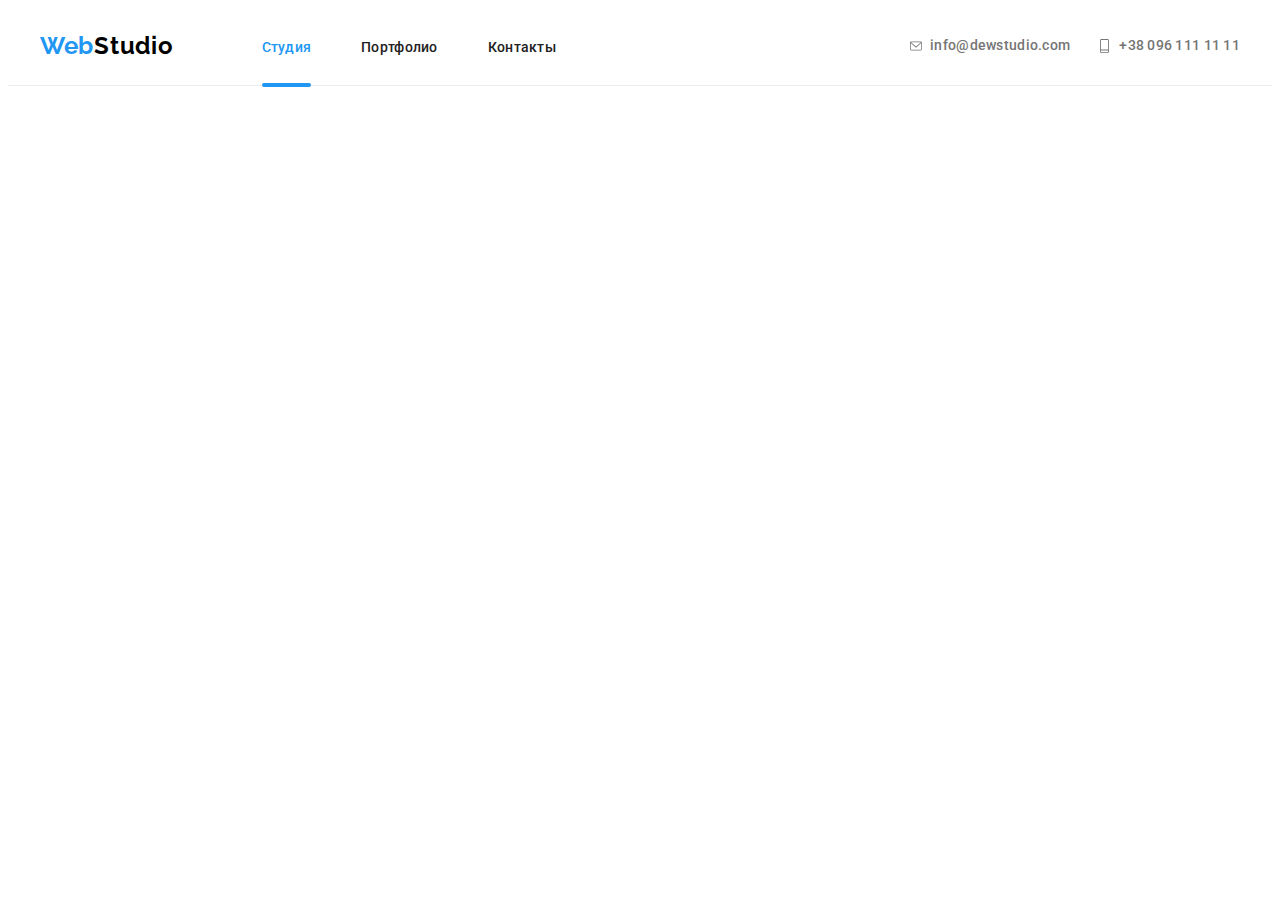
==== index.html @ 912e5596 "saved" ====
<!DOCTYPE html>
<html lang="ru">
<head>
    <meta charset="UTF-8">
    <meta http-equiv="X-UA-Compatible" content="IE=edge">
    <meta name="viewport" content="width=device-width, initial-scale=1.0">
    <title>Веб Студия</title>
        <link rel="preconnect" href="https://fonts.gstatic.com">
        <link href="https://fonts.googleapis.com/css2?family=Raleway:wght@700&family=Roboto:wght@400;500;700;900&display=swap"
            rel="stylesheet">
        <link rel="stylesheet" href="https://cdnjs.cloudflare.com/ajax/libs/modern-normalize/1.0.0/modern-normalize.min.css"
            integrity="sha512-ISS7cAi1PEhQ8jnbJpJZMd29NlhNj4AWYyLOSp2CE/CsHxTCu+r+t0D2yoJudVrd0/8fTVPUVDzY5Tvli75u/g=="
            crossorigin="anonymous" />
        <link rel="stylesheet" href="https://cdnjs.cloudflare.com/ajax/libs/animate.css/4.1.1/animate.min.css" />
    <link rel="stylesheet" href="./css/main.min.css">
</head>
<body>
    <header class="header">
        <div class="container container__header">
            <a class="logo link logo_white-theme" href=""><span class="logo__accent">Web</span>Studio</a>
            <nav class="navigation">
                <ul class="navigation__list list">
                    <li class="navigation__list-item">
                        <a class="link navigation-list__link active-link" href="">Студия</a>
                    </li>
                    <li class="navigation__list-item">
                        <a class="link navigation-list__link" href="portfolio.html">Портфолио</a>
                    </li>
                    <li class="navigation__list-item">
                        <a class="link navigation-list__link" href="">Контакты</a>
                    </li>
                </ul>
            </nav>
                <ul class="list communication-list">
                    <li class="communication-list__item">
                        <a class="link communication-list__link" href="mailto:info@dewstudio.com">
                            <svg class="communication-list__icon-envelope" width="16" height="12">
                                <use href="./images/sprite.svg#icon-envelope"></use>
                            </svg>info@dewstudio.com</a>
                    </li>
                    <li class="communication-list__item">
                        <a class="link communication-list__link" href="tel:+380961111111">
                            <svg class="communication-list__icon-phone" width="10" height="16">
                                <use href="./images/sprite.svg#icon-phone"></use>
                            </svg>+38 096 111 11 11</a>
                    </li>
                </ul>
            <button type="button" class="burger-btn" data-menu-button>
                <svg class="burger-icon" width="40" height="40">
                    <use href="./images/sprite.svg#icon-burger"></use>
                </svg>
            </button>
        </div>
        <div class="mobile-menu" data-menu>
            <button type="button" class="mobile-menu__close-btn" data-menu-close>
                <svg class="mobile-menu__close-icon" width="19" height="19">
                    <use href="./images/sprite-modal.svg#icon-close"></use>
                </svg>
            </button>
            <nav class="mobile-menu__navigation">
                <ul class="mobile-menu__list list">
                    <li class="mobile-menu__item">
                        <a href="" class="mobile-menu__link link">Студия</a>
                    </li>
                    <li class="mobile-menu__item">
                        <a href="" class="mobile-menu__link link">Портфолио</a>
                    </li>
                    <li class="mobile-menu__item">
                        <a href="" class="mobile-menu__link link">Контакты</a>
                    </li>
                </ul>
            </nav>
            <ul class="list mobile-menu__communication-list">
                <li class="mobile-menu_communication-item">
                    <a class="link mobile-menu__communication-link_phone" href="tel:+380961111111">+38 096 111 11 11</a>
                </li>
                <li class="mobile-menu__communication-item">
                    <a class="link mobile-menu__communication-link_mail" href="mailto:info@dewstudio.com">info@dewstudio.com</a>
                </li>
            </ul>
            <ul class="mobile-menu__social-list list">
                <li class="mobile-menu__social-item">
                    <a href="" class="mobile-menu__social-link link">Instagram</a>
                </li>
                <li class="mobile-menu__social-item">
                    <a href="" class="mobile-menu__social-link link">Twitter</a>
                </li>
                <li class="mobile-menu__social-item">
                    <a href="" class="mobile-menu__social-link link">Facebook</a>
                </li>
                <li class="mobile-menu__social-item">
                    <a href="" class="mobile-menu__social-link link">LinkedIn</a>
                </li>
            </ul>    
        </div>
    </header>

    <main>
        <!-- HERO -->
        <!-- <section class="hero hero__background">
            <div class="container">
                <h1 class="hero__title">ЭФФЕКТИВНЫЕ РЕШЕНИЯ ДЛЯ ВАШЕГО БИЗНЕСА</h1>
                <button type="button" class="modal-btn text-btn animate__pulse" data-modal-open>Заказать услугу</button>
            </div>    
        </section> -->
        
        <!-- ADVANTAGES -->
        <!-- <section class="advantages">
            <div class="container">
                <h2 class="visualy-hidden">Наши преимущества</h2>
                <ul class="list advantages-list">
                    <li class="adventages-list__item">
                        <div class="advantages-list__icon-container">
                            <svg class="advantages-list__icon" width="70" height="70">
                                <use href="./images/sprite.svg#icon-antenna"></use>
                            </svg>
                        </div>
                        <h3 class="advantages-list__suptitle">Внимание к деталям</h3>
                        <p class="advantages-list__description">Идейные соображения, а также начало повседневной работы по формированию
                            позиции.</p>
                    </li>
                    <li class="adventages-list__item">
                        <div class="advantages-list__icon-container">
                            <svg class="advantages-list__icon" width="70" height="70">
                                <use href="./images/sprite.svg#icon-clock"></use>
                            </svg>
                        </div>
                        <h3 class="advantages-list__suptitle">Пунктуальность</h3>
                        <p class="advantages-list__description">Задача организации, в особенности же рамки и место обучения кадров влечет за
                            собой.</p>
                    </li>
                    <li class="adventages-list__item">
                        <div class="advantages-list__icon-container">
                            <svg class="advantages-list__icon" width="70" height="70">
                                <use href="./images/sprite.svg#icon-diagram"></use>
                            </svg>
                        </div>
                        <h3 class="advantages-list__suptitle">Планирование</h3>
                        <p class="advantages-list__description">Равным образом консультация с широким активом в значительной степени
                            обуславливает.</p>
                    </li>
                    <li class="adventages-list__item">
                        <div class="advantages-list__icon-container">
                            <svg class="advantages-list__icon" width="70" height="70">
                                <use href="./images/sprite.svg#icon-astronaut"></use>
                            </svg>
                        </div>
                        <h3 class="advantages-list__suptitle">Современные технологии</h3>
                        <p class="advantages-list__description">Значимость этих проблем настолько очевидна, что реализация плановых заданий.
                        </p>
                    </li>
                </ul>
            </div>
        </section> -->

        <!--WHAT ARE WE DOING-->
        <!-- <section class="service">
            <div class="container">
                <h2 class="title">Чем мы занимаемся</h2>
                <ul class="list service-list">
                    <li class="service-list__item">
                        <img class="service-list__img" src="./images/what_are_we_doing/normal-version/desktop-development.jpg" alt="Разработка сайтов" width="370"
                            height="266">
                        <p class="service-list__overlay-variety">
                            десктопные приложения
                        </p>
                    </li>
                    <li class="service-list__item">
                        <img class="service-list__img" src="./images/what_are_we_doing/normal-version/mobile-development.jpg" alt="Разработка дизайна" width="370"
                            height="266">
                        <p class="service-list__overlay-variety">
                            мобильные приложения
                        </p>
                    </li>
                    <li class="service-list__item">
                        <img class="service-list__img" src="./images/what_are_we_doing/normal-version/design-solution.jpg" alt="Разработка приложений" width="370"
                            height="266">
                        <p class="service-list__overlay-variety">
                            дизайнерские решения
                        </p>
                    </li>
                </ul>
            </div>
        </section> -->

        <!-- <!-- OUR TEAM -->
        <!-- <section class="team"> 
            <div class="container">
                <h2 class="title">Наша команда</h2>
                <ul class="list team-list">
                    <li class="team-list__item">
                        <picture>
                            <source srcset="./images/our_team/desktop/igor.jpg 1x, ./images/our_team/desktop/igor@2x.jpg 2x" media="(min-width:1200px)">
                            <source srcset="./images/our_team/tablet/tablet-igor.jpg 1x, ./images/our_team/tablet/tablet-igor@2x.jpg 2x" media="(min-width:768px)">
                            <source srcset="./images/our_team/mobile/mobile-igor.jpg 1x, ./images/our_team/mobile/mobile-igor@2x.jpg 2x" media="(min-width:320px)">
                            <img class="team-list__img" src="./images/our_team/desktop/igor.jpg" alt="Портрет Игоря Демьяненко" >
                        </picture>
                        <div class="team-list__content-wraper">
                            <h3 class="team-list__suptitle">Игорь Демьяненко</h3>
                            <p class="team-list__position" lang="en">Product Designer</p>
                            <ul class="social-list list">
                                <li class="social-list__item">
                                    <a href="" class="social-list__link link">
                                        <svg class="social-list__icon" width="20" height="20">
                                            <use href="./images/sprite.svg#icon-instagram"></use>
                                        </svg>
                                    </a>
                                </li>
                                <li class="social-list__item">
                                    <a href="" class="social-list__link link">
                                        <svg class="social-list__icon" width="20" height="20">
                                            <use href="./images/sprite.svg#icon-twitter"></use>
                                        </svg>
                                    </a>
                                </li>
                                <li class="social-list__item">
                                    <a href="" class="social-list__link link">
                                        <svg class="social-list__icon" width="20" height="20">
                                            <use href="./images/sprite.svg#icon-facebook"></use>
                                        </svg>
                                    </a>
                                </li>
                                <li class="social-list-item">
                                    <a href="" class="social-list__link link">
                                        <svg class="social-list__icon" width="20" height="20">
                                            <use href="./images/sprite.svg#icon-linkedin"></use>
                                        </svg>
                                    </a>
                                </li>
                            </ul>
                        </div>
                    </li>
                    <li class="team-list__item">
                        <picture>
                            <source srcset="./images/our_team/desktop/olga.jpg 1x, ./images/our_team/desktop/olga@2x.jpg 2x">
                            <img class="team-list__img" src="./images/our_team/desktop/olga.jpg" alt="Портрет Ольги Репиной">
                        </picture>
                        <div class="team-list__content-wraper">
                            <h3 class="team-list__suptitle">Ольга Репина</h3>
                            <p class="team-list__position" lang="en">Frontend Developer</p>
                            <ul class="social-list list">
                                <li class="social-list__item">
                                    <a href="" class="social-list__link link">
                                        <svg class="social-list__icon" width="20" height="20">
                                            <use href="./images/sprite.svg#icon-instagram"></use>
                                        </svg>
                                    </a>
                                </li>
                                <li class="social-list__item">
                                    <a href="" class="social-list__link link">
                                        <svg class="social-list__icon" width="20" height="20">
                                            <use href="./images/sprite.svg#icon-twitter"></use>
                                        </svg>
                                    </a>
                                </li>
                                <li class="social-list__item">
                                    <a href="" class="social-list__link link">
                                        <svg class="social-list__icon" width="20" height="20">
                                            <use href="./images/sprite.svg#icon-facebook"></use>
                                        </svg>
                                    </a>
                                </li>
                                <li class="social-list__item">
                                    <a href="" class="social-list__link link">
                                        <svg class="social-list__icon" width="20" height="20">
                                            <use href="./images/sprite.svg#icon-linkedin"></use>
                                        </svg>
                                    </a>
                                </li>
                            </ul>
                        </div>
                    </li>
                    <li class="team-list__item">
                        <picture>
                            <source srcset="./images/our_team/desktop/nikolay.jpg 1x, ./images/our_team/desktop/nikolay@2x.jpg 2x">
                            <img class="team-list__img" src="./images/our_team/desktop/nikolay.jpg" alt="Портрет Николая Тарасова" width="270" height="265">
                        </picture>
                        <div class="team-list__content-wraper">
                            <h3 class="team-list__suptitle">Николай Тарасов</h3>
                            <p class="team-list__position" lang="en">Marketing</p>
                            <ul class="social-list list">
                                <li class="social-list__item">
                                    <a href="" class="social-list__link link">
                                        <svg class="social-list__icon" width="20" height="20">
                                            <use href="./images/sprite.svg#icon-instagram"></use>
                                        </svg>
                                    </a>
                                </li>
                                <li class="social-list__item">
                                    <a href="" class="social-list__link link">
                                        <svg class="social-list__icon" width="20" height="20">
                                            <use href="./images/sprite.svg#icon-twitter"></use>
                                        </svg>
                                    </a>
                                </li>
                                <li class="social-list__item">
                                    <a href="" class="social-list__link link">
                                        <svg class="social-list__icon" width="20" height="20">
                                            <use href="./images/sprite.svg#icon-facebook"></use>
                                        </svg>
                                    </a>
                                </li>
                                <li class="social-list__item">
                                    <a href="" class="social-list__link link">
                                        <svg class="social-list__icon" width="20" height="20">
                                            <use href="./images/sprite.svg#icon-linkedin"></use>
                                        </svg>
                                    </a>
                                </li>
                            </ul>
                        </div>
                    </li>
                    <li class="team-list__item">
                        <picture>
                            <source srcset="./images/our_team/desktop/mikhail.jpg 1x, ./images/our_team/desktop/mikhail@2x.jpg 2x">
                            <img class="team-list__img" src="./images/our_team/desktop/mikhail.jpg" alt="Портрет Михаила Ермакова" width="270"
                                height="265">
                        </picture>
                        <div class="team-list__content-wraper">
                            <h3 class="team-list__suptitle">Михаил Ермаков</h3>
                            <p class="team-list__position" lang="en">UI Designer</p>
                            <ul class="social-list list">
                                <li class="social-list__item">
                                    <a href="" class="social-list__link link">
                                        <svg class="social-list__icon" width="20" height="20">
                                            <use href="./images/sprite.svg#icon-instagram"></use>
                                        </svg>
                                    </a>
                                </li>
                                <li class="social-list__item">
                                    <a href="" class="social-list__link link">
                                        <svg class="social-list__icon" width="20" height="20">
                                            <use href="./images/sprite.svg#icon-twitter"></use>
                                        </svg>
                                    </a>
                                </li>
                                <li class="social-list__item">
                                    <a href="" class="social-list__link link">
                                        <svg class="social-list__icon" width="20" height="20">
                                            <use href="./images/sprite.svg#icon-facebook"></use>
                                        </svg>
                                    </a>
                                </li>
                                <li class="social-list__item">
                                    <a href="" class="social-list__link link">
                                        <svg class="social-list__icon" width="20" height="20">
                                            <use href="./images/sprite.svg#icon-linkedin"></use>
                                        </svg>
                                    </a>
                                </li>
                            </ul>
                        </div>
                    </li>
                </ul>    
            </div>
        </section> -->

        <!--REGULAR CUSTOMERS-->
        <!-- <section class="regular-customers">
            <div class="container">
                <h2 class="title">Постоянные клиенты</h2>
                <ul class="list customers-list">
                    <li class="customers-list__item">
                        <a href="" class="customers-list__link">
                            <svg class="customers-list__icon" width="44" height="50">
                                <use href="./images/sprite.svg#icon-com-1"></use>
                            </svg>
                        </a>
                    </li>
                    <li class="customers-list__item">
                        <a href="" class="customers-list__link">
                            <svg class="customers-list__icon" width="40" height="52">
                                <use href="./images/sprite.svg#icon-com-2"></use>
                            </svg>
                        </a>
                    </li>
                    <li class="customers-list__item">
                        <a href="" class="customers-list__link">
                            <svg class="customers-list__icon" width="41" height="43">
                                <use href="./images/sprite.svg#icon-com-3"></use>
                            </svg>
                        </a>
                    </li>
                    <li class="customers-list__item">
                        <a href="" class="customers-list__link">
                            <svg class="customers-list__icon" width="80" height="42">
                                <use href="./images/sprite.svg#icon-com-4"></use>
                            </svg>
                        </a>
                    </li>
                    <li class="customers-list__item">
                        <a href="" class="customers-list__link">
                            <svg class="customers-list__icon" width="59" height="47">
                                <use href="./images/sprite.svg#icon-com-5"></use>
                            </svg>
                        </a>
                    </li>
                    <li class="customers-list__item">
                        <a href="" class="customers-list__link">
                            <svg class="customers-list__icon" width="88" height="46">
                                <use href="./images/sprite.svg#icon-com-6"></use>
                            </svg>
                        </a>
                    </li>
                </ul>
            </div>
        </section> -->
    </main>     

    <!-- <footer class="footer">
        <div class="container container__footer">
            <div class="footer-address-container">
                <a class="link logo logo_dark-theme" href=""><span class="logo__accent">Web</span>Studio</a>
                <address class="footer-adress address">
                    <ul class="list adress__list">
                        <li class="adress-list__item">
                            <a class="link adress-list__link-map" href="https://goo.gl/maps/hcSzEZoFeTUnPmFg6" target="_blank"
                                rel="noopener noreferrer">г. Киев, пр-т Леси Украинки, 26</a>
                        </li>
                        <li class="adress-list__item">
                            <a class="link adress-list__link" href="mailto:info@dewstudio.com">info@dewstudio.com</a>
                        </li>
                        <li class="adress-list__item">
                            <a class="link adress-list__link" href="tel:+380961111111">+38 096 111 11 11</a>
                        </li>
                    </ul>
                </address>
            </div>
            <div class="footer-social-links-container">
                <b class="footer-suptitle">Присоединяйтесь</b>
                <ul class="footer-social-list list">
                    <li class="social-list__item">
                        <a href="" class="footer-social-list__link link">
                            <svg class="footer-social-list__icon" width="20" height="20">
                                <use href="./images/sprite.svg#icon-instagram"></use>
                            </svg>
                        </a>
                    </li>
                    <li class="social-list__item">
                        <a href="" class="footer-social-list__link link">
                            <svg class="footer-social-list__icon" width="20" height="20">
                                <use href="./images/sprite.svg#icon-twitter"></use>
                            </svg>
                        </a>
                    </li>
                    <li class="social-list__item">
                        <a href="" class="footer-social-list__link link">
                            <svg class="footer-social-list__icon" width="20" height="20">
                                <use href="./images/sprite.svg#icon-facebook"></use>
                            </svg>
                        </a>
                    </li>
                    <li class="social-list__item">
                        <a href="" class="footer-social-list__link link">
                            <svg class="footer-social-list__icon" width="20" height="20">
                                <use href="./images/sprite.svg#icon-linkedin"></use>
                            </svg>
                        </a>
                    </li>
                </ul>
            </div>
            <div class="footer-subscription"> 
                <b class="footer-suptitle">Подпишитесь на рассылку</b>
                <form action="#" class="subscription-form">
                    <div class="footer-subscription-container">                    
                        <label>
                            <input class="subscription-form__input" type="email" name="user-mail" title="@.com" placeholder="E-mail">
                        </label>
                        <button type="submit" class="footer-btn animate__pulse">
                            Подписаться
                            <svg class="footer-btn-icon" width="24" height="24">
                                <use href="./images/sprite-footer.svg#icon-send"></use>
                            </svg>
                        </button>                    
                    </div> 
                </form>
            </div> 
        </div>
    </footer> -->


    <!--MODAL-->
    <!-- <div class="backdrop is-hidden" data-modal>
        <div class="modal">
            <button type="button" class="btn-close-modal" data-modal-close>
                <svg class="icon-close-modal" width="11" height="11">
                    <use href="./images/sprite-modal.svg#icon-close"></use>
                </svg>
            </button>
            <div class="modal-container">
                <b class="modal-container__suptitle">Оставьте свои данные, мы вам перезвоним</b>
                <form action="#" class="modal-form">
                    <label class="modal-form__field">
                        Имя
                        <span class="modal-form__input-wraper">
                            <input type="text" name="User-name" class="modal-form__input" required minlength="2">
                            <svg class="modal-form__icon" width="12" height="12">
                                <use href="./images/sprite-modal.svg#icon-name-form"></use>
                            </svg>
                        </span>
                    </label>
                    <label class="modal-form__field">
                        Телефон
                        <span class="modal-form__input-wraper">
                            <input type="tel" name="user-phone" class="modal-form__input" required
                                pattern="[0-9]{3}-[0-9]{3}-[0-9]{2}-[0-9]{2}" title="096-111-11-11">
                            <svg class="modal-form__icon" width="13" height="13">
                                <use href="./images/sprite-modal.svg#icon-tel-form"></use>
                            </svg>
                        </span>
                    </label>
                    <label class="modal-form__field">
                        Почта
                        <span class="modal-form__input-wraper">
                            <input type="text" name="user-mail" class="modal-form__input" title="nama@mail.com">
                            <svg class="modal-form__icon" width="15" height="12">
                                <use href="./images/sprite-modal.svg#icon-evelope-form"></use>
                            </svg>
                        </span>
                    </label>
                    <label class="modal-form__field">
                        Комментарий
                        <textarea name="user-message" class="modal-form__message" placeholder="Введите текст"></textarea>
                    </label>
                    <input type="checkbox" id="user-term" name="user-term" class="modal-form__term visualy-hidden">
                    <label for="user-term" class="modal-form__check-desc"> Соглашаюсь с рассылкой и принимаю&nbsp;
                        <a href="">Условия
                            договора</a></label>
                    <button type="submit" class="modal-btn animate__pulse">Отправить</button>
                </form>
            </div>
        </div>
    </div> -->

    <script src="./js/modal-menu.js"></script>
    <!-- <script src="./js/modal.js"></script> -->
</body>
</html>
---- css/main.min.css ----
:root{--main-font: "Roboto", sans-serif;--secondary-font: "Raleway", sans-serif;--accent-color: #2196f3;--text-color-site: #757575;--text-color-title: #212121;--dark-color-theme: #000;--white-color-theme: #fff;--backgrund-hero-footer: #2f303a;--font-weight-text-site: 400;--font-weight-text-title: 700;--font-weight-text: 500}.visualy-hidden{position:absolute !important;clip:rect(1px 1px 1px 1px);clip:rect(1px, 1px, 1px, 1px);padding:0 !important;border:0 !important;height:1px !important;width:1px !important;overflow:hidden}body{font-family:var(--main-font);font-weight:var(--font-weight-text-site);color:var(--text-color-site)}h1,h2,h3,h4,h5,h6,p{margin:0}ul,ol{margin:0;padding:0}img{display:block}.link{text-decoration:none}.list{list-style:none}.address{font-style:normal}.container{padding-left:15px;padding-right:15px}.header .container{display:flex;align-items:center;justify-content:space-between}@media screen and (min-width: 480px){.container{width:480px;margin:0 auto}}@media screen and (min-width: 768px){.container{width:768px}}@media screen and (min-width: 1200px){.container{width:1200px}}.logo{font-family:var(--secondary-font);font-weight:700;font-size:24px;line-height:1.17;letter-spacing:0.03em}.logo__accent{color:var(--accent-color)}.logo_white-theme{color:var(--dark-color-theme)}.logo_dark-theme{display:block;color:var(--white-color-theme);margin-bottom:20px}.backdrop{position:fixed;top:0;right:0;width:100%;height:100%;background-color:rgba(0,0,0,0.5);transition:all 250ms cubic-bezier(0.4, 0, 0.2, 1)}.modal{position:absolute;top:50%;left:50%;transform:translate(-50%, -50%);width:528px;height:580px;background-color:var(--white-color-theme)}.btn-close-modal{position:absolute;height:30px;width:30px;top:8px;right:8px;background-color:transparent;border-radius:50%;border:1px solid rgba(0,0,0,0.1);cursor:pointer;display:flex;justify-content:center;align-items:center}.btn-close-modal:hover,.btn-close-modal:focus{fill:var(--accent-color)}.is-hidden{opacity:0;visibility:hidden;pointer-events:none}.modal-form{display:flex;flex-direction:column}.modal-form__field{font-size:12px;line-height:1.17;letter-spacing:0.01em;color:#757575}.modal-form__input{width:100%;height:40px;border:1px solid rgba(33,33,33,0.2);box-sizing:border-box;border-radius:4px;padding-left:42px;margin-top:4px;margin-bottom:10px;cursor:pointer;transition:border-color 250ms cubic-bezier(0.4, 0, 0.2, 1)}.modal-form__input:focus{outline:none;border-color:var(--accent-color)}.modal-form__icon{position:absolute;top:50%;left:12px;transform:translateY(-50%);width:18px;height:18px;transition:fill 250ms cubic-bezier(0.4, 0, 0.2, 1)}.modal-form-input:focus+.modal-form__icon{fill:var(--accent-color);transition:fill 250ms cubic-bezier(0.4, 0, 0.2, 1)}.modal-form__input-wraper{position:relative}.modal-form__message{width:100%;height:120px;border:1px solid rgba(33,33,33,0.2);box-sizing:border-box;border-radius:4px;padding:12px 16px;margin-bottom:25px;resize:none;font-size:14px;line-height:1.14;letter-spacing:0.01em;transition:border-color 250ms cubic-bezier(0.4, 0, 0.2, 1)}.modal-form__message::placeholder{color:rgba(117,117,117,0.5)}.modal-form__message:focus{outline:none;border-color:var(--accent-color)}.modal-form__check-desc{display:flex;align-items:center;font-size:14px;line-height:1.71;letter-spacing:0.03em;cursor:pointer;margin-bottom:30px;color:#757575}.modal-form__check-desc::before{display:block;content:"";width:16px;height:16px;border:1px solid #000;margin-right:7px;transition:outline 250ms cubic-bezier(0.4, 0, 0.2, 1);transition:background-color 250ms cubic-bezier(0.4, 0, 0.2, 1)}.modal-form__term:checked+.modal-form__check-desc::before{background-image:url("../images/icon-check.svg");background-color:var(--accent-color);background-position:center;background-size:contain;background-origin:border-box;border-color:var(--accent-color)}.modal-form__term:focus+.modal-form__check-desc::before{outline:1px solid var(--accent-color)}.burger-btn{background-color:transparent;border:none;padding:0}.mobile-menu__close-btn{background-color:transparent;border:none;padding:0}.mobile-menu__close-icon{position:absolute;top:10px;right:15px}.modal-btn{min-width:200px;padding:10px 32px;border:1px solid var(--text-color-site);font-family:inherit;font-weight:700;font-size:16px;line-height:1.88;cursor:pointer;display:flex;justify-content:center;align-items:center;letter-spacing:0.06em;color:var(--white-color-theme);background:var(--accent-color);box-shadow:0px 4px 4px rgba(0,0,0,0.15);border-radius:4px;margin:0 auto;transition:color 250ms cubic-bezier(0.4, 0, 0.2, 1),background-color 250ms cubic-bezier(0.4, 0, 0.2, 1)}.modal-btn:hover,.modal-btn:focus{background-color:#2084d6;animation-duration:1000ms;animation-iteration-count:10}.footer-btn{max-width:200px;padding:10px 28px 10px 29px;border:1px solid var(--text-color-site);font-family:inherit;font-weight:700;font-size:16px;line-height:1.88;cursor:pointer;display:flex;justify-content:center;align-items:center;letter-spacing:0.06em;color:var(--white-color-theme);background:var(--accent-color);box-shadow:0px 4px 4px rgba(0,0,0,0.15);border-radius:4px;margin:0 auto;transition:color 250ms cubic-bezier(0.4, 0, 0.2, 1),background-color 250ms cubic-bezier(0.4, 0, 0.2, 1)}.footer-btn:hover,.footer-btn:focus{background-color:#2084d6;animation-duration:1000ms;animation-iteration-count:10}.footer-btn-icon{fill:currentColor;margin-left:10px}.filter-btn{font-family:inherit;font-weight:var(--font-weight-text);font-size:16px;line-height:1.63;text-align:center;letter-spacing:0.03em;cursor:pointer;color:var(--text-color-title);background:#f5f4fa;border-radius:4px;border:1px solid transparent;padding:6px 22px;transition:color 250ms cubic-bezier(0.4, 0, 0.2, 1),background-color 250ms cubic-bezier(0.4, 0, 0.2, 1)}.filter-btn:hover,.filter-btn:focus{background-color:var(--accent-color);color:var(--white-color-theme);box-shadow:0px 3px 1px rgba(0,0,0,0.1),0px 1px 2px rgba(0,0,0,0.08),0px 2px 2px rgba(0,0,0,0.12)}.title{font-family:var(--main-font);font-weight:var(--font-weight-text-title);font-size:36px;line-height:1.17;text-align:center;letter-spacing:0.03em;color:var(--text-color-title);margin-bottom:50px}.hero__title{font-weight:900;font-size:44px;line-height:1.36;text-align:center;letter-spacing:0.06em;text-transform:uppercase;color:var(--white-color-theme);width:696px;margin:0 auto 30px}.social-list,.footer-social-list{display:flex;flex-wrap:wrap;justify-content:center;align-items:center}.social-list__item:not(:last-child){margin-right:10px}.social-list__link{width:44px;height:44px;display:flex;justify-content:center;align-items:center;background-color:#fff;border-radius:50%;transition:background-color 250ms cubic-bezier(0.4, 0, 0.2, 1)}.social-list__link:hover,.social-list__link:focus{background-color:var(--accent-color)}.social-list__icon{width:20px;height:20px;fill:#afb1b8}.social-list__link:hover .social-list__icon,.social-list__link:focus .social-list__icon{fill:var(--white-color-theme);transition:fill 250ms cubic-bezier(0.4, 0, 0.2, 1)}.footer-social-list__link{width:44px;height:44px;display:flex;justify-content:center;align-items:center;flex-wrap:wrap;background-color:rgba(255,255,255,0.1);border-radius:50%;transition:background-color 250ms cubic-bezier(0.4, 0, 0.2, 1)}.footer-social-list__link:hover,.footer-social-list__link:focus{background-color:var(--accent-color)}.footer-social-list__icon{width:20px;height:20px;fill:var(--white-color-theme)}.footer-social-list__link:hover .footer-social-list__icon,.footer-social-list__link:focus .footer-social-list__icon{fill:var(--white-color-theme);transition:fill 250ms cubic-bezier(0.4, 0, 0.2, 1)}.footer-suptitle{display:block;font-weight:bold;font-size:14px;line-height:1.14;letter-spacing:0.03em;text-transform:uppercase;color:var(--white-color-theme);margin-bottom:20px}.modal-container__suptitle{display:block;font-size:20px;line-height:1.15;text-align:center;letter-spacing:0.03em;color:var(--text-color-title);margin-bottom:12px}.advantages-list__suptitle{font-weight:700;font-size:14px;line-height:1.14;letter-spacing:0.03em;text-transform:uppercase;color:var(--text-color-title);margin-bottom:10px;width:270px}.team-list__suptitle{font-weight:var(--font-weight-text);font-size:16px;line-height:1.19;text-align:center;letter-spacing:0.03em;color:var(--text-color-title);margin-bottom:10px}.header{padding-top:16px;padding-bottom:16px;border-bottom:1px solid #ececec}@media screen and (max-width: 767px){.mobile-menu{display:flex;flex-direction:column;justify-content:space-between;position:fixed;top:0;left:50%;width:100vw;max-width:480px;height:100vh;background:#ffffff;box-shadow:0px 4px 8px rgba(0,0,0,0.04),0px 2px 4px rgba(0,0,0,0.08),0px 1px 3px rgba(0,0,0,0.16);padding:48px 40px;transform:translateY(-100%) translateX(-50%);transition:transform 250ms cubic-bezier(0.4, 0, 0.2, 1)}.mobile-menu__item:not(:last-child){margin-bottom:32px}.mobile-menu__link{font-size:40px;font-weight:500;line-height:1.18;letter-spacing:.02em;color:#212121;transition:transform 250ms cubic-bezier(0.4, 0, 0.2, 1)}:hover,:focus{color:var(--accent-color)}.mobile-menu__communication-link_phone{font-size:34px;font-weight:500;line-height:1.18;letter-spacing:.02em;color:var(--accent-color)}.mobile-menu__communication-link_mail{max-width:320px;font-size:24px;font-weight:500;line-height:1.17;letter-spacing:.02em;color:var(--text-color-site)}.mobile-menu__social-list{display:flex}.mobile-menu__social-item{margin-right:10px}.mobile-menu__social-item::after{content:"";height:0px;width:22px;border:1px solid rgba(33,33,33,0.2);transform:rotate(90deg);margin-left:10px}.mobile-menu__social-link{font-size:18px;font-weight:500;line-height:1.22;letter-spacing:.02em;color:var(--accent-color);flex-wrap:wrap;align-items:center;justify-content:space-between}.is-open{transform:translateY(0) translateX(-50%)}.navigation{display:none}.communication-list{display:none}}@media screen and (min-width: 768px){.burger-btn{display:none}.mobile-menu{display:none}.header{padding:21px 0px;display:flex;align-items:center;justify-content:space-between;border-bottom:1px solid #ececec}.navigation__list{display:flex}.navigation__list-item:not(:last-child){margin-right:50px}.communication-list__link{font-weight:500;font-size:12px;line-height:1.17;letter-spacing:0.02em;color:var(--text-color-site);transition:color 250ms cubic-bezier(0.4, 0, 0.2, 1),background-color 250ms cubic-bezier(0.4, 0, 0.2, 1)}.communication-list__link:hover,.communication-list__link:focus{color:var(--accent-color)}.communication-list__icon-envelope{width:12px;height:10px;margin-right:8px;fill:currentColor}.communication-list__icon-phone{width:9px;height:14px;margin-right:10px;fill:currentColor}}@media screen and (min-width: 1199px){.header{position:relative;padding-top:24px;padding-bottom:25px;border-bottom:1px solid #ececec}.navigation__list{display:flex;align-items:center;justify-content:space-between;margin-left:88px}.communication-list{display:flex;align-items:center;margin-left:auto}.communication-list__link{font-weight:500;font-size:14px;line-height:1.14;letter-spacing:0.02em;color:var(--text-color-site);display:flex;align-items:center;justify-content:space-between;transition:color 250ms cubic-bezier(0.4, 0, 0.2, 1),background-color 250ms cubic-bezier(0.4, 0, 0.2, 1)}:hover,:focus{color:var(--accent-color)}.communication-list__item:not(:last-child){margin-right:30px}}.navigation-list__link{position:relative;padding:32px 0px 32px;font-size:14px;font-weight:500;line-height:1.14;letter-spacing:.02em;font-family:var(--main-font);color:#212121;transition:color 250ms cubic-bezier(0.4, 0, 0.2, 1)}.navigation-list__link:hover,.navigation-list__link:focus{color:var(--accent-color)}.active-link{color:var(--accent-color)}.active-link::after{content:"";display:block;position:absolute;height:4px;width:100%;background-color:var(--accent-color);bottom:0;border-radius:2px}.hero__background{background-color:var(--backgrund-hero-footer);background-image:linear-gradient(rgba(47,48,58,0.4), rgba(47,48,58,0.4)),url("../images/hero/background-desktop.jpg");background-repeat:no-repeat;background-size:cover;padding:200px 0px;text-align:center}@media (min-device-pixel-ratio: 2), (min-resolution: 192dpi), (min-resolution: 2dppx){.hero__background{background-image:linear-gradient(rgba(47,48,58,0.4), rgba(47,48,58,0.4)),url("../images/hero/background-desktop@2x.jpg");background-repeat:no-repeat;background-size:cover;padding:200px 0px;text-align:center}}.advantages{padding:94px 0px}.advantages-list{display:flex;flex-wrap:wrap;margin-left:-30px;margin-top:-30px}.adventages-list__item{flex-basis:calc(100% / 4 - 30px);margin-left:30px;margin-top:30px}.advantages-list__icon{width:70px;height:70px}.advantages-list__description{font-size:14px;line-height:1.71;letter-spacing:0.03em}.service{padding-bottom:94px}.service-list{display:flex;flex-wrap:wrap;margin-left:-30px;margin-top:-30px}.service-list__item{flex-basis:calc(100% / 3 - 30px);margin-left:30px;margin-top:30px;position:relative}.service-list__overlay-variety{font-weight:bold;font-size:14px;line-height:1.14;text-align:center;letter-spacing:0.03em;text-transform:uppercase;color:#ffffff;position:absolute;left:0;bottom:0;width:100%;height:70px;display:flex;justify-content:center;align-items:center;background-color:rgba(47,48,58,0.8)}.team{background-color:#f5f4fa;padding:94px 0px}.team-list{display:flex;flex-wrap:wrap;margin-left:-30px;margin-top:-30px}.team-list__item{flex-basis:calc(100% / 4 - 30px);margin-left:30px;margin-top:30px;box-shadow:0px 4px 4px rgba(0,0,0,0.15)}.team-list__content-wraper{padding-top:30px;padding-bottom:30px;text-align:center;background-color:#fff;border:1px solid #fff;border-top:none;border-radius:0px 0px 4px 4px;box-shadow:0px 1px 3px rgba(0,0,0,0.12),0px 1px 1px rgba(0,0,0,0.14),0px 2px 1px rgba(0,0,0,0.2)}.team-list__position{font-size:16px;line-height:1.19;text-align:center;letter-spacing:0.03em;margin-bottom:16px}.regular-customers{padding:94px 0px}.customers-list{display:flex}.customers-list__item:not(:last-child){margin-right:30px}.customers-list__link{width:170px;height:90px;display:flex;flex-wrap:wrap;justify-content:center;align-items:center;border:1px solid #afb1b8;border-radius:4px;fill:#afb1b8;transition:fill 250ms cubic-bezier(0.4, 0, 0.2, 1),border-color 250ms cubic-bezier(0.4, 0, 0.2, 1)}.customers-list__link:hover,.customers-list__link:focus{fill:var(--accent-color);border-color:var(--accent-color)}.footer{background-color:var(--backgrund-hero-footer);padding:60px 0px}.footer-adress{width:231px}.adress-list__link-map{font-size:14px;line-height:1.71;letter-spacing:0.03em;color:var(--white-color-theme);transition:color 250ms cubic-bezier(0.4, 0, 0.2, 1),background-color 250ms cubic-bezier(0.4, 0, 0.2, 1)}.adress-list__link-map:hover,.adress-list__link-map:focus{color:var(--accent-color)}.adress-list__link{font-weight:500;font-size:14px;line-height:1.14;letter-spacing:0.02em;color:var(--text-color-site);display:flex;align-items:center;transition:color 250ms cubic-bezier(0.4, 0, 0.2, 1),background-color 250ms cubic-bezier(0.4, 0, 0.2, 1)}.adress-list__link:hover,.adress-list__link:focus{color:var(--accent-color)}.adress-list__item:not(:last-child){margin-bottom:9px}.subscription-form__input{margin-right:12px;font-size:16px;line-height:1.25;letter-spacing:0.03em;color:var(--white-color-theme);border:1px solid rgba(255,255,255,0.3);box-sizing:border-box;filter:drop-shadow(0px 4px 4px rgba(0,0,0,0.15));border-radius:4px;padding:15px 16px;width:358px;height:50px;background-color:transparent}.filters-projects-section{padding:94px 0px}.filters-list{display:flex;justify-content:center;margin-bottom:50px}.filters-item:not(:last-child){margin-right:8px}.name-project{font-weight:700;font-size:18px;line-height:2;letter-spacing:0.06em;color:var(--text-color-title);margin-bottom:4px}.type-project{font-weight:normal;font-size:16px;line-height:1.87;letter-spacing:0.03em;color:#757575}.projects-list{display:flex;flex-wrap:wrap;margin-left:-30px;margin-top:-30px}.projects-item{transform:box-shadow 250ms cubic-bezier(0.4, 0, 0.2, 1);transition-property:box-shadow;transition-duration:250ms;transition-timing-function:cubic-bezier(0.4, 0, 0.2, 1);transition-delay:0s}.projects-item{flex-basis:calc(100% / 3 - 30px);margin-left:30px;margin-top:30px;border-top:1px solid #eeeeee}.projects-item:hover,.projects-item:focus{box-shadow:0px 1px 1px rgba(0,0,0,0.12),0px 4px 4px rgba(0,0,0,0.06),1px 4px 6px rgba(0,0,0,0.16)}.projects-list-content-wraper{padding:20px 24px;border:1px solid #eeeeee;border-top:none}.link-portfolio{color:var(--accent-color)}.link-portfolio::after{content:"";display:block;height:4px;width:78px;background-color:var(--accent-color);position:absolute;bottom:0;border-radius:2px}.project-list-content-hover{position:relative;overflow:hidden}.overlay{font-weight:normal;font-size:18px;line-height:1.56;letter-spacing:0.03em;padding:63px 24px;position:absolute;top:0;left:0;width:100%;height:100%;background-color:rgba(33,150,243,0.9);color:var(--white-color-theme);overflow:auto;transform:translateY(100%);transition:transform 250ms cubic-bezier(0.4, 0, 0.2, 1)}.name-project-link:hover .overlay,.name-project-link:focus .overlay{transform:translateY(0%)}
/*# sourceMappingURL=main.min.css.map */
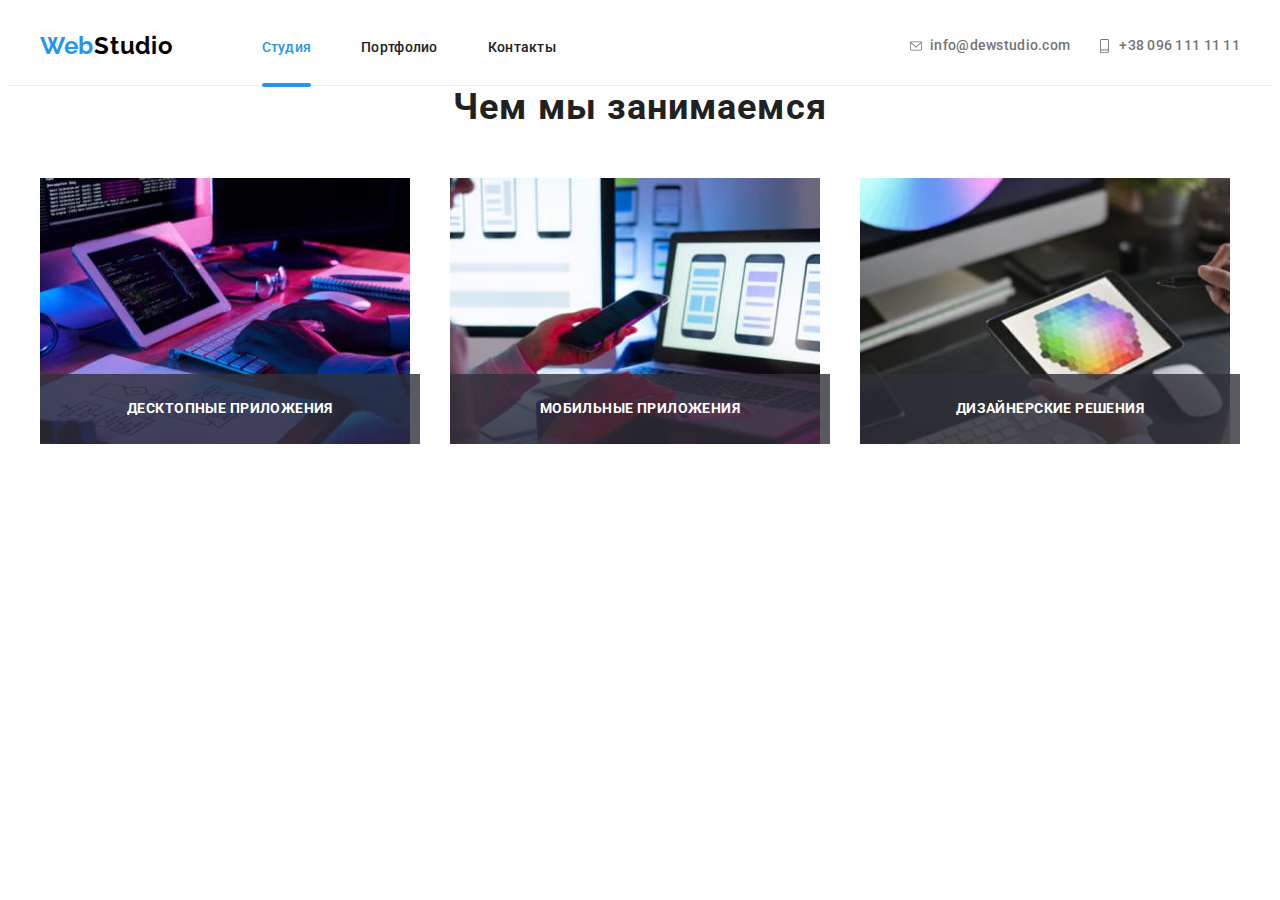
==== commit eb5655d8: "saved" ====
--- a/index.html
+++ b/index.html
@@ -70,28 +70,30 @@
                     </li>
                 </ul>
             </nav>
-            <ul class="list mobile-menu__communication-list">
-                <li class="mobile-menu_communication-item">
-                    <a class="link mobile-menu__communication-link_phone" href="tel:+380961111111">+38 096 111 11 11</a>
-                </li>
-                <li class="mobile-menu__communication-item">
-                    <a class="link mobile-menu__communication-link_mail" href="mailto:info@dewstudio.com">info@dewstudio.com</a>
-                </li>
-            </ul>
-            <ul class="mobile-menu__social-list list">
-                <li class="mobile-menu__social-item">
-                    <a href="" class="mobile-menu__social-link link">Instagram</a>
-                </li>
-                <li class="mobile-menu__social-item">
-                    <a href="" class="mobile-menu__social-link link">Twitter</a>
-                </li>
-                <li class="mobile-menu__social-item">
-                    <a href="" class="mobile-menu__social-link link">Facebook</a>
-                </li>
-                <li class="mobile-menu__social-item">
-                    <a href="" class="mobile-menu__social-link link">LinkedIn</a>
-                </li>
-            </ul>    
+            <div class="mobile-menu__communication-link_container">
+                <ul class="list mobile-menu__communication-list">
+                    <li class="mobile-menu_communication-item">
+                        <a class="link mobile-menu__communication-link_phone" href="tel:+380961111111">+38 096 111 11 11</a>
+                    </li>
+                    <li class="mobile-menu__communication-item">
+                        <a class="link mobile-menu__communication-link_mail" href="mailto:info@dewstudio.com">info@dewstudio.com</a>
+                    </li>
+                </ul>
+                <ul class="mobile-menu__social-list list">
+                    <li class="mobile-menu__social-item">
+                        <a href="" class="mobile-menu__social-link link">Instagram</a>
+                    </li>
+                    <li class="mobile-menu__social-item">
+                        <a href="" class="mobile-menu__social-link link">Twitter</a>
+                    </li>
+                    <li class="mobile-menu__social-item">
+                        <a href="" class="mobile-menu__social-link link">Facebook</a>
+                    </li>
+                    <li class="mobile-menu__social-item">
+                        <a href="" class="mobile-menu__social-link link">LinkedIn</a>
+                    </li>
+                </ul>
+            </div>
         </div>
     </header>
 
@@ -154,8 +156,8 @@
         </section> -->
 
         <!--WHAT ARE WE DOING-->
-        <!-- <section class="service">
-            <div class="container">
+        <section>
+            <div class="container service">
                 <h2 class="title">Чем мы занимаемся</h2>
                 <ul class="list service-list">
                     <li class="service-list__item">
@@ -181,7 +183,7 @@
                     </li>
                 </ul>
             </div>
-        </section> -->
+        </section> 
 
         <!-- <!-- OUR TEAM -->
         <!-- <section class="team"> 
--- a/css/main.min.css
+++ b/css/main.min.css
@@ -1,2 +1,2 @@
-:root{--main-font: "Roboto", sans-serif;--secondary-font: "Raleway", sans-serif;--accent-color: #2196f3;--text-color-site: #757575;--text-color-title: #212121;--dark-color-theme: #000;--white-color-theme: #fff;--backgrund-hero-footer: #2f303a;--font-weight-text-site: 400;--font-weight-text-title: 700;--font-weight-text: 500}.visualy-hidden{position:absolute !important;clip:rect(1px 1px 1px 1px);clip:rect(1px, 1px, 1px, 1px);padding:0 !important;border:0 !important;height:1px !important;width:1px !important;overflow:hidden}body{font-family:var(--main-font);font-weight:var(--font-weight-text-site);color:var(--text-color-site)}h1,h2,h3,h4,h5,h6,p{margin:0}ul,ol{margin:0;padding:0}img{display:block}.link{text-decoration:none}.list{list-style:none}.address{font-style:normal}.container{padding-left:15px;padding-right:15px}.header .container{display:flex;align-items:center;justify-content:space-between}@media screen and (min-width: 480px){.container{width:480px;margin:0 auto}}@media screen and (min-width: 768px){.container{width:768px}}@media screen and (min-width: 1200px){.container{width:1200px}}.logo{font-family:var(--secondary-font);font-weight:700;font-size:24px;line-height:1.17;letter-spacing:0.03em}.logo__accent{color:var(--accent-color)}.logo_white-theme{color:var(--dark-color-theme)}.logo_dark-theme{display:block;color:var(--white-color-theme);margin-bottom:20px}.backdrop{position:fixed;top:0;right:0;width:100%;height:100%;background-color:rgba(0,0,0,0.5);transition:all 250ms cubic-bezier(0.4, 0, 0.2, 1)}.modal{position:absolute;top:50%;left:50%;transform:translate(-50%, -50%);width:528px;height:580px;background-color:var(--white-color-theme)}.btn-close-modal{position:absolute;height:30px;width:30px;top:8px;right:8px;background-color:transparent;border-radius:50%;border:1px solid rgba(0,0,0,0.1);cursor:pointer;display:flex;justify-content:center;align-items:center}.btn-close-modal:hover,.btn-close-modal:focus{fill:var(--accent-color)}.is-hidden{opacity:0;visibility:hidden;pointer-events:none}.modal-form{display:flex;flex-direction:column}.modal-form__field{font-size:12px;line-height:1.17;letter-spacing:0.01em;color:#757575}.modal-form__input{width:100%;height:40px;border:1px solid rgba(33,33,33,0.2);box-sizing:border-box;border-radius:4px;padding-left:42px;margin-top:4px;margin-bottom:10px;cursor:pointer;transition:border-color 250ms cubic-bezier(0.4, 0, 0.2, 1)}.modal-form__input:focus{outline:none;border-color:var(--accent-color)}.modal-form__icon{position:absolute;top:50%;left:12px;transform:translateY(-50%);width:18px;height:18px;transition:fill 250ms cubic-bezier(0.4, 0, 0.2, 1)}.modal-form-input:focus+.modal-form__icon{fill:var(--accent-color);transition:fill 250ms cubic-bezier(0.4, 0, 0.2, 1)}.modal-form__input-wraper{position:relative}.modal-form__message{width:100%;height:120px;border:1px solid rgba(33,33,33,0.2);box-sizing:border-box;border-radius:4px;padding:12px 16px;margin-bottom:25px;resize:none;font-size:14px;line-height:1.14;letter-spacing:0.01em;transition:border-color 250ms cubic-bezier(0.4, 0, 0.2, 1)}.modal-form__message::placeholder{color:rgba(117,117,117,0.5)}.modal-form__message:focus{outline:none;border-color:var(--accent-color)}.modal-form__check-desc{display:flex;align-items:center;font-size:14px;line-height:1.71;letter-spacing:0.03em;cursor:pointer;margin-bottom:30px;color:#757575}.modal-form__check-desc::before{display:block;content:"";width:16px;height:16px;border:1px solid #000;margin-right:7px;transition:outline 250ms cubic-bezier(0.4, 0, 0.2, 1);transition:background-color 250ms cubic-bezier(0.4, 0, 0.2, 1)}.modal-form__term:checked+.modal-form__check-desc::before{background-image:url("../images/icon-check.svg");background-color:var(--accent-color);background-position:center;background-size:contain;background-origin:border-box;border-color:var(--accent-color)}.modal-form__term:focus+.modal-form__check-desc::before{outline:1px solid var(--accent-color)}.burger-btn{background-color:transparent;border:none;padding:0}.mobile-menu__close-btn{background-color:transparent;border:none;padding:0}.mobile-menu__close-icon{position:absolute;top:10px;right:15px}.modal-btn{min-width:200px;padding:10px 32px;border:1px solid var(--text-color-site);font-family:inherit;font-weight:700;font-size:16px;line-height:1.88;cursor:pointer;display:flex;justify-content:center;align-items:center;letter-spacing:0.06em;color:var(--white-color-theme);background:var(--accent-color);box-shadow:0px 4px 4px rgba(0,0,0,0.15);border-radius:4px;margin:0 auto;transition:color 250ms cubic-bezier(0.4, 0, 0.2, 1),background-color 250ms cubic-bezier(0.4, 0, 0.2, 1)}.modal-btn:hover,.modal-btn:focus{background-color:#2084d6;animation-duration:1000ms;animation-iteration-count:10}.footer-btn{max-width:200px;padding:10px 28px 10px 29px;border:1px solid var(--text-color-site);font-family:inherit;font-weight:700;font-size:16px;line-height:1.88;cursor:pointer;display:flex;justify-content:center;align-items:center;letter-spacing:0.06em;color:var(--white-color-theme);background:var(--accent-color);box-shadow:0px 4px 4px rgba(0,0,0,0.15);border-radius:4px;margin:0 auto;transition:color 250ms cubic-bezier(0.4, 0, 0.2, 1),background-color 250ms cubic-bezier(0.4, 0, 0.2, 1)}.footer-btn:hover,.footer-btn:focus{background-color:#2084d6;animation-duration:1000ms;animation-iteration-count:10}.footer-btn-icon{fill:currentColor;margin-left:10px}.filter-btn{font-family:inherit;font-weight:var(--font-weight-text);font-size:16px;line-height:1.63;text-align:center;letter-spacing:0.03em;cursor:pointer;color:var(--text-color-title);background:#f5f4fa;border-radius:4px;border:1px solid transparent;padding:6px 22px;transition:color 250ms cubic-bezier(0.4, 0, 0.2, 1),background-color 250ms cubic-bezier(0.4, 0, 0.2, 1)}.filter-btn:hover,.filter-btn:focus{background-color:var(--accent-color);color:var(--white-color-theme);box-shadow:0px 3px 1px rgba(0,0,0,0.1),0px 1px 2px rgba(0,0,0,0.08),0px 2px 2px rgba(0,0,0,0.12)}.title{font-family:var(--main-font);font-weight:var(--font-weight-text-title);font-size:36px;line-height:1.17;text-align:center;letter-spacing:0.03em;color:var(--text-color-title);margin-bottom:50px}.hero__title{font-weight:900;font-size:44px;line-height:1.36;text-align:center;letter-spacing:0.06em;text-transform:uppercase;color:var(--white-color-theme);width:696px;margin:0 auto 30px}.social-list,.footer-social-list{display:flex;flex-wrap:wrap;justify-content:center;align-items:center}.social-list__item:not(:last-child){margin-right:10px}.social-list__link{width:44px;height:44px;display:flex;justify-content:center;align-items:center;background-color:#fff;border-radius:50%;transition:background-color 250ms cubic-bezier(0.4, 0, 0.2, 1)}.social-list__link:hover,.social-list__link:focus{background-color:var(--accent-color)}.social-list__icon{width:20px;height:20px;fill:#afb1b8}.social-list__link:hover .social-list__icon,.social-list__link:focus .social-list__icon{fill:var(--white-color-theme);transition:fill 250ms cubic-bezier(0.4, 0, 0.2, 1)}.footer-social-list__link{width:44px;height:44px;display:flex;justify-content:center;align-items:center;flex-wrap:wrap;background-color:rgba(255,255,255,0.1);border-radius:50%;transition:background-color 250ms cubic-bezier(0.4, 0, 0.2, 1)}.footer-social-list__link:hover,.footer-social-list__link:focus{background-color:var(--accent-color)}.footer-social-list__icon{width:20px;height:20px;fill:var(--white-color-theme)}.footer-social-list__link:hover .footer-social-list__icon,.footer-social-list__link:focus .footer-social-list__icon{fill:var(--white-color-theme);transition:fill 250ms cubic-bezier(0.4, 0, 0.2, 1)}.footer-suptitle{display:block;font-weight:bold;font-size:14px;line-height:1.14;letter-spacing:0.03em;text-transform:uppercase;color:var(--white-color-theme);margin-bottom:20px}.modal-container__suptitle{display:block;font-size:20px;line-height:1.15;text-align:center;letter-spacing:0.03em;color:var(--text-color-title);margin-bottom:12px}.advantages-list__suptitle{font-weight:700;font-size:14px;line-height:1.14;letter-spacing:0.03em;text-transform:uppercase;color:var(--text-color-title);margin-bottom:10px;width:270px}.team-list__suptitle{font-weight:var(--font-weight-text);font-size:16px;line-height:1.19;text-align:center;letter-spacing:0.03em;color:var(--text-color-title);margin-bottom:10px}.header{padding-top:16px;padding-bottom:16px;border-bottom:1px solid #ececec}@media screen and (max-width: 767px){.mobile-menu{display:flex;flex-direction:column;justify-content:space-between;position:fixed;top:0;left:50%;width:100vw;max-width:480px;height:100vh;background:#ffffff;box-shadow:0px 4px 8px rgba(0,0,0,0.04),0px 2px 4px rgba(0,0,0,0.08),0px 1px 3px rgba(0,0,0,0.16);padding:48px 40px;transform:translateY(-100%) translateX(-50%);transition:transform 250ms cubic-bezier(0.4, 0, 0.2, 1)}.mobile-menu__item:not(:last-child){margin-bottom:32px}.mobile-menu__link{font-size:40px;font-weight:500;line-height:1.18;letter-spacing:.02em;color:#212121;transition:transform 250ms cubic-bezier(0.4, 0, 0.2, 1)}:hover,:focus{color:var(--accent-color)}.mobile-menu__communication-link_phone{font-size:34px;font-weight:500;line-height:1.18;letter-spacing:.02em;color:var(--accent-color)}.mobile-menu__communication-link_mail{max-width:320px;font-size:24px;font-weight:500;line-height:1.17;letter-spacing:.02em;color:var(--text-color-site)}.mobile-menu__social-list{display:flex}.mobile-menu__social-item{margin-right:10px}.mobile-menu__social-item::after{content:"";height:0px;width:22px;border:1px solid rgba(33,33,33,0.2);transform:rotate(90deg);margin-left:10px}.mobile-menu__social-link{font-size:18px;font-weight:500;line-height:1.22;letter-spacing:.02em;color:var(--accent-color);flex-wrap:wrap;align-items:center;justify-content:space-between}.is-open{transform:translateY(0) translateX(-50%)}.navigation{display:none}.communication-list{display:none}}@media screen and (min-width: 768px){.burger-btn{display:none}.mobile-menu{display:none}.header{padding:21px 0px;display:flex;align-items:center;justify-content:space-between;border-bottom:1px solid #ececec}.navigation__list{display:flex}.navigation__list-item:not(:last-child){margin-right:50px}.communication-list__link{font-weight:500;font-size:12px;line-height:1.17;letter-spacing:0.02em;color:var(--text-color-site);transition:color 250ms cubic-bezier(0.4, 0, 0.2, 1),background-color 250ms cubic-bezier(0.4, 0, 0.2, 1)}.communication-list__link:hover,.communication-list__link:focus{color:var(--accent-color)}.communication-list__icon-envelope{width:12px;height:10px;margin-right:8px;fill:currentColor}.communication-list__icon-phone{width:9px;height:14px;margin-right:10px;fill:currentColor}}@media screen and (min-width: 1199px){.header{position:relative;padding-top:24px;padding-bottom:25px;border-bottom:1px solid #ececec}.navigation__list{display:flex;align-items:center;justify-content:space-between;margin-left:88px}.communication-list{display:flex;align-items:center;margin-left:auto}.communication-list__link{font-weight:500;font-size:14px;line-height:1.14;letter-spacing:0.02em;color:var(--text-color-site);display:flex;align-items:center;justify-content:space-between;transition:color 250ms cubic-bezier(0.4, 0, 0.2, 1),background-color 250ms cubic-bezier(0.4, 0, 0.2, 1)}:hover,:focus{color:var(--accent-color)}.communication-list__item:not(:last-child){margin-right:30px}}.navigation-list__link{position:relative;padding:32px 0px 32px;font-size:14px;font-weight:500;line-height:1.14;letter-spacing:.02em;font-family:var(--main-font);color:#212121;transition:color 250ms cubic-bezier(0.4, 0, 0.2, 1)}.navigation-list__link:hover,.navigation-list__link:focus{color:var(--accent-color)}.active-link{color:var(--accent-color)}.active-link::after{content:"";display:block;position:absolute;height:4px;width:100%;background-color:var(--accent-color);bottom:0;border-radius:2px}.hero__background{background-color:var(--backgrund-hero-footer);background-image:linear-gradient(rgba(47,48,58,0.4), rgba(47,48,58,0.4)),url("../images/hero/background-desktop.jpg");background-repeat:no-repeat;background-size:cover;padding:200px 0px;text-align:center}@media (min-device-pixel-ratio: 2), (min-resolution: 192dpi), (min-resolution: 2dppx){.hero__background{background-image:linear-gradient(rgba(47,48,58,0.4), rgba(47,48,58,0.4)),url("../images/hero/background-desktop@2x.jpg");background-repeat:no-repeat;background-size:cover;padding:200px 0px;text-align:center}}.advantages{padding:94px 0px}.advantages-list{display:flex;flex-wrap:wrap;margin-left:-30px;margin-top:-30px}.adventages-list__item{flex-basis:calc(100% / 4 - 30px);margin-left:30px;margin-top:30px}.advantages-list__icon{width:70px;height:70px}.advantages-list__description{font-size:14px;line-height:1.71;letter-spacing:0.03em}.service{padding-bottom:94px}.service-list{display:flex;flex-wrap:wrap;margin-left:-30px;margin-top:-30px}.service-list__item{flex-basis:calc(100% / 3 - 30px);margin-left:30px;margin-top:30px;position:relative}.service-list__overlay-variety{font-weight:bold;font-size:14px;line-height:1.14;text-align:center;letter-spacing:0.03em;text-transform:uppercase;color:#ffffff;position:absolute;left:0;bottom:0;width:100%;height:70px;display:flex;justify-content:center;align-items:center;background-color:rgba(47,48,58,0.8)}.team{background-color:#f5f4fa;padding:94px 0px}.team-list{display:flex;flex-wrap:wrap;margin-left:-30px;margin-top:-30px}.team-list__item{flex-basis:calc(100% / 4 - 30px);margin-left:30px;margin-top:30px;box-shadow:0px 4px 4px rgba(0,0,0,0.15)}.team-list__content-wraper{padding-top:30px;padding-bottom:30px;text-align:center;background-color:#fff;border:1px solid #fff;border-top:none;border-radius:0px 0px 4px 4px;box-shadow:0px 1px 3px rgba(0,0,0,0.12),0px 1px 1px rgba(0,0,0,0.14),0px 2px 1px rgba(0,0,0,0.2)}.team-list__position{font-size:16px;line-height:1.19;text-align:center;letter-spacing:0.03em;margin-bottom:16px}.regular-customers{padding:94px 0px}.customers-list{display:flex}.customers-list__item:not(:last-child){margin-right:30px}.customers-list__link{width:170px;height:90px;display:flex;flex-wrap:wrap;justify-content:center;align-items:center;border:1px solid #afb1b8;border-radius:4px;fill:#afb1b8;transition:fill 250ms cubic-bezier(0.4, 0, 0.2, 1),border-color 250ms cubic-bezier(0.4, 0, 0.2, 1)}.customers-list__link:hover,.customers-list__link:focus{fill:var(--accent-color);border-color:var(--accent-color)}.footer{background-color:var(--backgrund-hero-footer);padding:60px 0px}.footer-adress{width:231px}.adress-list__link-map{font-size:14px;line-height:1.71;letter-spacing:0.03em;color:var(--white-color-theme);transition:color 250ms cubic-bezier(0.4, 0, 0.2, 1),background-color 250ms cubic-bezier(0.4, 0, 0.2, 1)}.adress-list__link-map:hover,.adress-list__link-map:focus{color:var(--accent-color)}.adress-list__link{font-weight:500;font-size:14px;line-height:1.14;letter-spacing:0.02em;color:var(--text-color-site);display:flex;align-items:center;transition:color 250ms cubic-bezier(0.4, 0, 0.2, 1),background-color 250ms cubic-bezier(0.4, 0, 0.2, 1)}.adress-list__link:hover,.adress-list__link:focus{color:var(--accent-color)}.adress-list__item:not(:last-child){margin-bottom:9px}.subscription-form__input{margin-right:12px;font-size:16px;line-height:1.25;letter-spacing:0.03em;color:var(--white-color-theme);border:1px solid rgba(255,255,255,0.3);box-sizing:border-box;filter:drop-shadow(0px 4px 4px rgba(0,0,0,0.15));border-radius:4px;padding:15px 16px;width:358px;height:50px;background-color:transparent}.filters-projects-section{padding:94px 0px}.filters-list{display:flex;justify-content:center;margin-bottom:50px}.filters-item:not(:last-child){margin-right:8px}.name-project{font-weight:700;font-size:18px;line-height:2;letter-spacing:0.06em;color:var(--text-color-title);margin-bottom:4px}.type-project{font-weight:normal;font-size:16px;line-height:1.87;letter-spacing:0.03em;color:#757575}.projects-list{display:flex;flex-wrap:wrap;margin-left:-30px;margin-top:-30px}.projects-item{transform:box-shadow 250ms cubic-bezier(0.4, 0, 0.2, 1);transition-property:box-shadow;transition-duration:250ms;transition-timing-function:cubic-bezier(0.4, 0, 0.2, 1);transition-delay:0s}.projects-item{flex-basis:calc(100% / 3 - 30px);margin-left:30px;margin-top:30px;border-top:1px solid #eeeeee}.projects-item:hover,.projects-item:focus{box-shadow:0px 1px 1px rgba(0,0,0,0.12),0px 4px 4px rgba(0,0,0,0.06),1px 4px 6px rgba(0,0,0,0.16)}.projects-list-content-wraper{padding:20px 24px;border:1px solid #eeeeee;border-top:none}.link-portfolio{color:var(--accent-color)}.link-portfolio::after{content:"";display:block;height:4px;width:78px;background-color:var(--accent-color);position:absolute;bottom:0;border-radius:2px}.project-list-content-hover{position:relative;overflow:hidden}.overlay{font-weight:normal;font-size:18px;line-height:1.56;letter-spacing:0.03em;padding:63px 24px;position:absolute;top:0;left:0;width:100%;height:100%;background-color:rgba(33,150,243,0.9);color:var(--white-color-theme);overflow:auto;transform:translateY(100%);transition:transform 250ms cubic-bezier(0.4, 0, 0.2, 1)}.name-project-link:hover .overlay,.name-project-link:focus .overlay{transform:translateY(0%)}
+:root{--main-font: "Roboto", sans-serif;--secondary-font: "Raleway", sans-serif;--accent-color: #2196f3;--text-color-site: #757575;--text-color-title: #212121;--dark-color-theme: #000;--white-color-theme: #fff;--backgrund-hero-footer: #2f303a;--font-weight-text-site: 400;--font-weight-text-title: 700;--font-weight-text: 500}.visualy-hidden{position:absolute !important;clip:rect(1px 1px 1px 1px);clip:rect(1px, 1px, 1px, 1px);padding:0 !important;border:0 !important;height:1px !important;width:1px !important;overflow:hidden}body{font-family:var(--main-font);font-weight:var(--font-weight-text-site);color:var(--text-color-site)}h1,h2,h3,h4,h5,h6,p{margin:0}ul,ol{margin:0;padding:0}img{display:block}.link{text-decoration:none}.list{list-style:none}.address{font-style:normal}.container{padding-left:15px;padding-right:15px}.header .container{display:flex;align-items:center;justify-content:space-between}@media screen and (min-width: 480px){.container{width:480px;margin:0 auto}}@media screen and (min-width: 768px){.container{width:768px}}@media screen and (min-width: 1200px){.container{width:1200px}}.logo{font-family:var(--secondary-font);font-weight:700;font-size:24px;line-height:1.17;letter-spacing:0.03em}.logo__accent{color:var(--accent-color)}.logo_white-theme{color:var(--dark-color-theme)}.logo_dark-theme{display:block;color:var(--white-color-theme);margin-bottom:20px}.backdrop{position:fixed;top:0;right:0;width:100%;height:100%;background-color:rgba(0,0,0,0.5);transition:all 250ms cubic-bezier(0.4, 0, 0.2, 1)}.modal{position:absolute;top:50%;left:50%;transform:translate(-50%, -50%);width:528px;height:580px;background-color:var(--white-color-theme)}.btn-close-modal{position:absolute;height:30px;width:30px;top:8px;right:8px;background-color:transparent;border-radius:50%;border:1px solid rgba(0,0,0,0.1);cursor:pointer;display:flex;justify-content:center;align-items:center}.btn-close-modal:hover,.btn-close-modal:focus{fill:var(--accent-color)}.is-hidden{opacity:0;visibility:hidden;pointer-events:none}.modal-form{display:flex;flex-direction:column}.modal-form__field{font-size:12px;line-height:1.17;letter-spacing:0.01em;color:#757575}.modal-form__input{width:100%;height:40px;border:1px solid rgba(33,33,33,0.2);box-sizing:border-box;border-radius:4px;padding-left:42px;margin-top:4px;margin-bottom:10px;cursor:pointer;transition:border-color 250ms cubic-bezier(0.4, 0, 0.2, 1)}.modal-form__input:focus{outline:none;border-color:var(--accent-color)}.modal-form__icon{position:absolute;top:50%;left:12px;transform:translateY(-50%);width:18px;height:18px;transition:fill 250ms cubic-bezier(0.4, 0, 0.2, 1)}.modal-form-input:focus+.modal-form__icon{fill:var(--accent-color);transition:fill 250ms cubic-bezier(0.4, 0, 0.2, 1)}.modal-form__input-wraper{position:relative}.modal-form__message{width:100%;height:120px;border:1px solid rgba(33,33,33,0.2);box-sizing:border-box;border-radius:4px;padding:12px 16px;margin-bottom:25px;resize:none;font-size:14px;line-height:1.14;letter-spacing:0.01em;transition:border-color 250ms cubic-bezier(0.4, 0, 0.2, 1)}.modal-form__message::placeholder{color:rgba(117,117,117,0.5)}.modal-form__message:focus{outline:none;border-color:var(--accent-color)}.modal-form__check-desc{display:flex;align-items:center;font-size:14px;line-height:1.71;letter-spacing:0.03em;cursor:pointer;margin-bottom:30px;color:#757575}.modal-form__check-desc::before{display:block;content:"";width:16px;height:16px;border:1px solid #000;margin-right:7px;transition:outline 250ms cubic-bezier(0.4, 0, 0.2, 1);transition:background-color 250ms cubic-bezier(0.4, 0, 0.2, 1)}.modal-form__term:checked+.modal-form__check-desc::before{background-image:url("../images/icon-check.svg");background-color:var(--accent-color);background-position:center;background-size:contain;background-origin:border-box;border-color:var(--accent-color)}.modal-form__term:focus+.modal-form__check-desc::before{outline:1px solid var(--accent-color)}.burger-btn{background-color:transparent;border:none;padding:0}.mobile-menu__close-btn{background-color:transparent;border:none;padding:0}.mobile-menu__close-icon{position:absolute;top:10px;right:15px}.modal-btn{min-width:200px;padding:10px 32px;border:1px solid var(--text-color-site);font-family:inherit;font-weight:700;font-size:16px;line-height:1.88;cursor:pointer;display:flex;justify-content:center;align-items:center;letter-spacing:0.06em;color:var(--white-color-theme);background:var(--accent-color);box-shadow:0px 4px 4px rgba(0,0,0,0.15);border-radius:4px;margin:0 auto;transition:color 250ms cubic-bezier(0.4, 0, 0.2, 1),background-color 250ms cubic-bezier(0.4, 0, 0.2, 1)}.modal-btn:hover,.modal-btn:focus{background-color:#2084d6;animation-duration:1000ms;animation-iteration-count:10}.footer-btn{max-width:200px;padding:10px 28px 10px 29px;border:1px solid var(--text-color-site);font-family:inherit;font-weight:700;font-size:16px;line-height:1.88;cursor:pointer;display:flex;justify-content:center;align-items:center;letter-spacing:0.06em;color:var(--white-color-theme);background:var(--accent-color);box-shadow:0px 4px 4px rgba(0,0,0,0.15);border-radius:4px;margin:0 auto;transition:color 250ms cubic-bezier(0.4, 0, 0.2, 1),background-color 250ms cubic-bezier(0.4, 0, 0.2, 1)}.footer-btn:hover,.footer-btn:focus{background-color:#2084d6;animation-duration:1000ms;animation-iteration-count:10}.footer-btn-icon{fill:currentColor;margin-left:10px}.filter-btn{font-family:inherit;font-weight:var(--font-weight-text);font-size:16px;line-height:1.63;text-align:center;letter-spacing:0.03em;cursor:pointer;color:var(--text-color-title);background:#f5f4fa;border-radius:4px;border:1px solid transparent;padding:6px 22px;transition:color 250ms cubic-bezier(0.4, 0, 0.2, 1),background-color 250ms cubic-bezier(0.4, 0, 0.2, 1)}.filter-btn:hover,.filter-btn:focus{background-color:var(--accent-color);color:var(--white-color-theme);box-shadow:0px 3px 1px rgba(0,0,0,0.1),0px 1px 2px rgba(0,0,0,0.08),0px 2px 2px rgba(0,0,0,0.12)}.title{font-family:var(--main-font);font-weight:var(--font-weight-text-title);font-size:36px;line-height:1.17;text-align:center;letter-spacing:0.03em;color:var(--text-color-title);margin-bottom:50px}.hero__title{font-weight:900;font-size:44px;line-height:1.36;text-align:center;letter-spacing:0.06em;text-transform:uppercase;color:var(--white-color-theme);width:696px;margin:0 auto 30px}.social-list,.footer-social-list{display:flex;flex-wrap:wrap;justify-content:center;align-items:center}.social-list__item:not(:last-child){margin-right:10px}.social-list__link{width:44px;height:44px;display:flex;justify-content:center;align-items:center;background-color:#fff;border-radius:50%;transition:background-color 250ms cubic-bezier(0.4, 0, 0.2, 1)}.social-list__link:hover,.social-list__link:focus{background-color:var(--accent-color)}.social-list__icon{width:20px;height:20px;fill:#afb1b8}.social-list__link:hover .social-list__icon,.social-list__link:focus .social-list__icon{fill:var(--white-color-theme);transition:fill 250ms cubic-bezier(0.4, 0, 0.2, 1)}.footer-social-list__link{width:44px;height:44px;display:flex;justify-content:center;align-items:center;flex-wrap:wrap;background-color:rgba(255,255,255,0.1);border-radius:50%;transition:background-color 250ms cubic-bezier(0.4, 0, 0.2, 1)}.footer-social-list__link:hover,.footer-social-list__link:focus{background-color:var(--accent-color)}.footer-social-list__icon{width:20px;height:20px;fill:var(--white-color-theme)}.footer-social-list__link:hover .footer-social-list__icon,.footer-social-list__link:focus .footer-social-list__icon{fill:var(--white-color-theme);transition:fill 250ms cubic-bezier(0.4, 0, 0.2, 1)}.footer-suptitle{display:block;font-weight:bold;font-size:14px;line-height:1.14;letter-spacing:0.03em;text-transform:uppercase;color:var(--white-color-theme);margin-bottom:20px}.modal-container__suptitle{display:block;font-size:20px;line-height:1.15;text-align:center;letter-spacing:0.03em;color:var(--text-color-title);margin-bottom:12px}.advantages-list__suptitle{font-weight:700;font-size:14px;line-height:1.14;letter-spacing:0.03em;text-transform:uppercase;color:var(--text-color-title);margin-bottom:10px;width:270px}.team-list__suptitle{font-weight:var(--font-weight-text);font-size:16px;line-height:1.19;text-align:center;letter-spacing:0.03em;color:var(--text-color-title);margin-bottom:10px}.header{padding-top:16px;padding-bottom:16px;border-bottom:1px solid #ececec}@media screen and (max-width: 767px){.mobile-menu{display:flex;flex-direction:column;justify-content:space-between;position:fixed;top:0;left:50%;width:100vw;max-width:480px;height:100vh;background:#ffffff;box-shadow:0px 4px 8px rgba(0,0,0,0.04),0px 2px 4px rgba(0,0,0,0.08),0px 1px 3px rgba(0,0,0,0.16);padding:48px 40px;transform:translateY(-100%) translateX(-50%);transition:transform 250ms cubic-bezier(0.4, 0, 0.2, 1)}.mobile-menu__item:not(:last-child){margin-bottom:32px}.mobile-menu__link{font-size:40px;font-weight:500;line-height:1.18;letter-spacing:.02em;color:#212121;transition:transform 250ms cubic-bezier(0.4, 0, 0.2, 1)}:hover,:focus{color:var(--accent-color)}.mobile-menu__communication-link_phone{font-size:34px;font-weight:500;line-height:1.18;letter-spacing:.02em;color:var(--accent-color)}.mobile-menu__communication-link_mail{max-width:320px;font-size:24px;font-weight:500;line-height:1.17;letter-spacing:.02em;color:var(--text-color-site)}.mobile-menu__social-list{display:flex}.mobile-menu__social-item{margin-right:10px}.mobile-menu__social-item::after{content:"";height:0px;width:22px;border:1px solid rgba(33,33,33,0.2);transform:rotate(90deg);margin-left:10px}.mobile-menu__social-link{font-size:18px;font-weight:500;line-height:1.22;letter-spacing:.02em;color:var(--accent-color);flex-wrap:wrap;align-items:center;justify-content:space-between}.is-open{transform:translateY(0) translateX(-50%)}.navigation{display:none}.communication-list{display:none}}@media screen and (min-width: 768px){.burger-btn{display:none}.mobile-menu{display:none}.header{padding:21px 0px;display:flex;align-items:center;justify-content:space-between;border-bottom:1px solid #ececec}.navigation__list{display:flex}.navigation__list-item:not(:last-child){margin-right:50px}.communication-list__link{font-weight:500;font-size:12px;line-height:1.17;letter-spacing:0.02em;color:var(--text-color-site);transition:color 250ms cubic-bezier(0.4, 0, 0.2, 1),background-color 250ms cubic-bezier(0.4, 0, 0.2, 1)}.communication-list__link:hover,.communication-list__link:focus{color:var(--accent-color)}.communication-list__icon-envelope{width:12px;height:10px;margin-right:8px;fill:currentColor}.communication-list__icon-phone{width:9px;height:14px;margin-right:10px;fill:currentColor}}@media screen and (min-width: 1199px){.header{position:relative;padding-top:24px;padding-bottom:25px;border-bottom:1px solid #ececec}.navigation__list{display:flex;align-items:center;justify-content:space-between;margin-left:88px}.communication-list{display:flex;align-items:center;margin-left:auto}.communication-list__link{font-weight:500;font-size:14px;line-height:1.14;letter-spacing:0.02em;color:var(--text-color-site);display:flex;align-items:center;justify-content:space-between;transition:color 250ms cubic-bezier(0.4, 0, 0.2, 1),background-color 250ms cubic-bezier(0.4, 0, 0.2, 1)}:hover,:focus{color:var(--accent-color)}.communication-list__item:not(:last-child){margin-right:30px}}.navigation-list__link{position:relative;padding:32px 0px 32px;font-size:14px;font-weight:500;line-height:1.14;letter-spacing:.02em;font-family:var(--main-font);color:#212121;transition:color 250ms cubic-bezier(0.4, 0, 0.2, 1)}.navigation-list__link:hover,.navigation-list__link:focus{color:var(--accent-color)}.active-link{color:var(--accent-color)}.active-link::after{content:"";display:block;position:absolute;height:4px;width:100%;background-color:var(--accent-color);bottom:0;border-radius:2px}.hero__background{background-color:var(--backgrund-hero-footer);background-image:linear-gradient(rgba(47,48,58,0.4), rgba(47,48,58,0.4)),url("../images/hero/background-desktop.jpg");background-repeat:no-repeat;background-size:cover;padding:200px 0px;text-align:center}@media (min-device-pixel-ratio: 2), (min-resolution: 192dpi), (min-resolution: 2dppx){.hero__background{background-image:linear-gradient(rgba(47,48,58,0.4), rgba(47,48,58,0.4)),url("../images/hero/background-desktop@2x.jpg");background-repeat:no-repeat;background-size:cover;padding:200px 0px;text-align:center}}.advantages{padding:94px 0px}.advantages-list{display:flex;flex-wrap:wrap;margin-left:-30px;margin-top:-30px}.adventages-list__item{flex-basis:calc(100% / 4 - 30px);margin-left:30px;margin-top:30px}.advantages-list__icon{width:70px;height:70px}.advantages-list__description{font-size:14px;line-height:1.71;letter-spacing:0.03em}@media screen and (max-width: 1199px){.service{display:none}}@media screen and (min-width: 1200px){.service{padding-bottom:94px}.service-list{display:flex;flex-wrap:wrap;margin-left:-30px;margin-top:-30px}.service-list__item{flex-basis:calc(100% / 3 - 30px);margin-left:30px;margin-top:30px;position:relative}.service-list__overlay-variety{font-weight:bold;font-size:14px;line-height:1.14;text-align:center;letter-spacing:0.03em;text-transform:uppercase;color:#ffffff;position:absolute;left:0;bottom:0;width:100%;height:70px;display:flex;justify-content:center;align-items:center;background-color:rgba(47,48,58,0.8)}}.team{background-color:#f5f4fa;padding:94px 0px}.team-list{display:flex;flex-wrap:wrap;margin-left:-30px;margin-top:-30px}.team-list__item{flex-basis:calc(100% / 4 - 30px);margin-left:30px;margin-top:30px;box-shadow:0px 4px 4px rgba(0,0,0,0.15)}.team-list__content-wraper{padding-top:30px;padding-bottom:30px;text-align:center;background-color:#fff;border:1px solid #fff;border-top:none;border-radius:0px 0px 4px 4px;box-shadow:0px 1px 3px rgba(0,0,0,0.12),0px 1px 1px rgba(0,0,0,0.14),0px 2px 1px rgba(0,0,0,0.2)}.team-list__position{font-size:16px;line-height:1.19;text-align:center;letter-spacing:0.03em;margin-bottom:16px}.regular-customers{padding:94px 0px}.customers-list{display:flex}.customers-list__item:not(:last-child){margin-right:30px}.customers-list__link{width:170px;height:90px;display:flex;flex-wrap:wrap;justify-content:center;align-items:center;border:1px solid #afb1b8;border-radius:4px;fill:#afb1b8;transition:fill 250ms cubic-bezier(0.4, 0, 0.2, 1),border-color 250ms cubic-bezier(0.4, 0, 0.2, 1)}.customers-list__link:hover,.customers-list__link:focus{fill:var(--accent-color);border-color:var(--accent-color)}.footer{background-color:var(--backgrund-hero-footer);padding:60px 0px}.footer-adress{width:231px}.adress-list__link-map{font-size:14px;line-height:1.71;letter-spacing:0.03em;color:var(--white-color-theme);transition:color 250ms cubic-bezier(0.4, 0, 0.2, 1),background-color 250ms cubic-bezier(0.4, 0, 0.2, 1)}.adress-list__link-map:hover,.adress-list__link-map:focus{color:var(--accent-color)}.adress-list__link{font-weight:500;font-size:14px;line-height:1.14;letter-spacing:0.02em;color:var(--text-color-site);display:flex;align-items:center;transition:color 250ms cubic-bezier(0.4, 0, 0.2, 1),background-color 250ms cubic-bezier(0.4, 0, 0.2, 1)}.adress-list__link:hover,.adress-list__link:focus{color:var(--accent-color)}.adress-list__item:not(:last-child){margin-bottom:9px}.subscription-form__input{margin-right:12px;font-size:16px;line-height:1.25;letter-spacing:0.03em;color:var(--white-color-theme);border:1px solid rgba(255,255,255,0.3);box-sizing:border-box;filter:drop-shadow(0px 4px 4px rgba(0,0,0,0.15));border-radius:4px;padding:15px 16px;width:358px;height:50px;background-color:transparent}.filters-projects-section{padding:94px 0px}.filters-list{display:flex;justify-content:center;margin-bottom:50px}.filters-item:not(:last-child){margin-right:8px}.name-project{font-weight:700;font-size:18px;line-height:2;letter-spacing:0.06em;color:var(--text-color-title);margin-bottom:4px}.type-project{font-weight:normal;font-size:16px;line-height:1.87;letter-spacing:0.03em;color:#757575}.projects-list{display:flex;flex-wrap:wrap;margin-left:-30px;margin-top:-30px}.projects-item{transform:box-shadow 250ms cubic-bezier(0.4, 0, 0.2, 1);transition-property:box-shadow;transition-duration:250ms;transition-timing-function:cubic-bezier(0.4, 0, 0.2, 1);transition-delay:0s}.projects-item{flex-basis:calc(100% / 3 - 30px);margin-left:30px;margin-top:30px;border-top:1px solid #eeeeee}.projects-item:hover,.projects-item:focus{box-shadow:0px 1px 1px rgba(0,0,0,0.12),0px 4px 4px rgba(0,0,0,0.06),1px 4px 6px rgba(0,0,0,0.16)}.projects-list-content-wraper{padding:20px 24px;border:1px solid #eeeeee;border-top:none}.link-portfolio{color:var(--accent-color)}.link-portfolio::after{content:"";display:block;height:4px;width:78px;background-color:var(--accent-color);position:absolute;bottom:0;border-radius:2px}.project-list-content-hover{position:relative;overflow:hidden}.overlay{font-weight:normal;font-size:18px;line-height:1.56;letter-spacing:0.03em;padding:63px 24px;position:absolute;top:0;left:0;width:100%;height:100%;background-color:rgba(33,150,243,0.9);color:var(--white-color-theme);overflow:auto;transform:translateY(100%);transition:transform 250ms cubic-bezier(0.4, 0, 0.2, 1)}.name-project-link:hover .overlay,.name-project-link:focus .overlay{transform:translateY(0%)}
 /*# sourceMappingURL=main.min.css.map */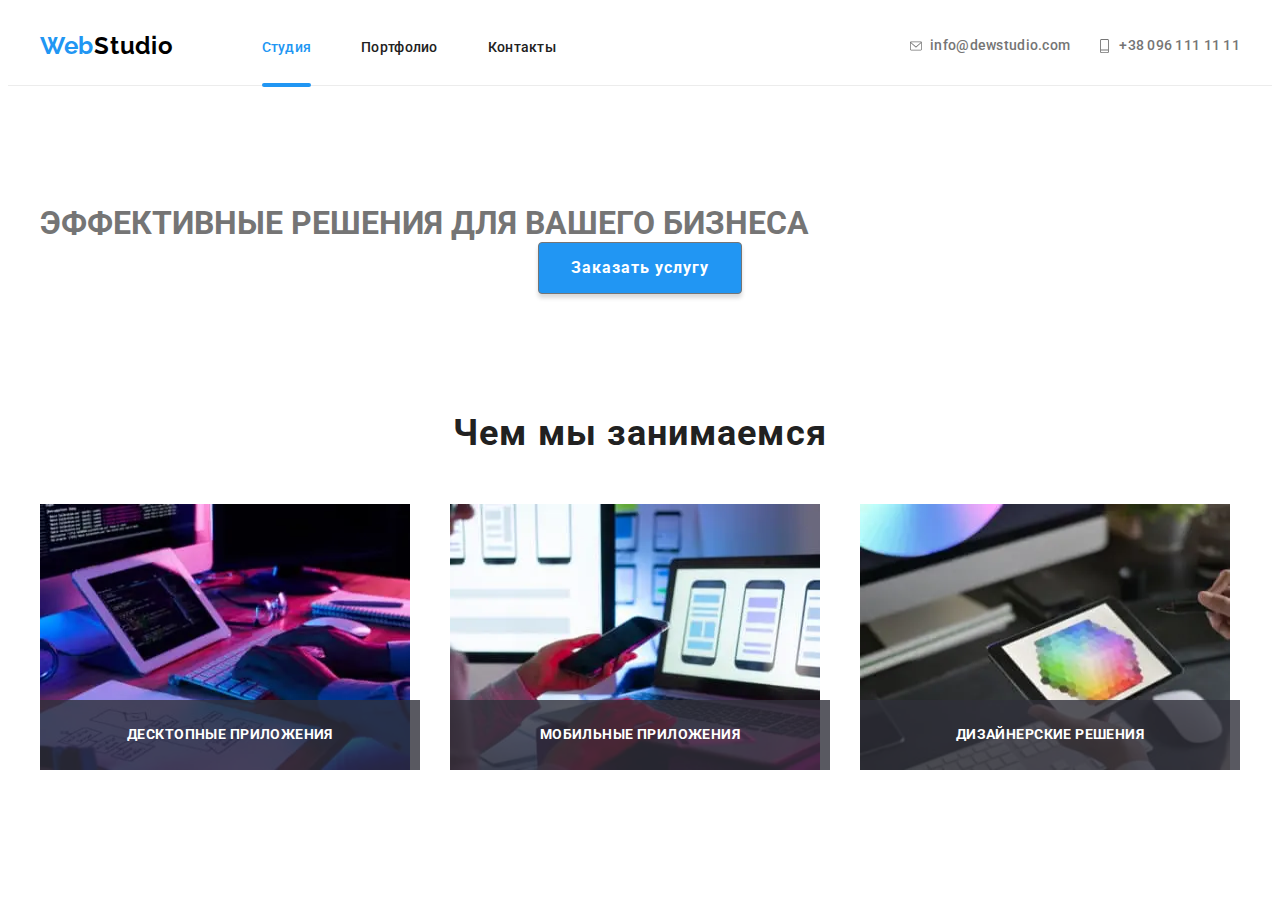
==== commit 90a7d701: "saved" ====
--- a/index.html
+++ b/index.html
@@ -99,12 +99,12 @@
 
     <main>
         <!-- HERO -->
-        <!-- <section class="hero hero__background">
+        <section class="hero hero__background">
             <div class="container">
                 <h1 class="hero__title">ЭФФЕКТИВНЫЕ РЕШЕНИЯ ДЛЯ ВАШЕГО БИЗНЕСА</h1>
                 <button type="button" class="modal-btn text-btn animate__pulse" data-modal-open>Заказать услугу</button>
             </div>    
-        </section> -->
+        </section> 
         
         <!-- ADVANTAGES -->
         <!-- <section class="advantages">
@@ -161,22 +161,45 @@
                 <h2 class="title">Чем мы занимаемся</h2>
                 <ul class="list service-list">
                     <li class="service-list__item">
-                        <img class="service-list__img" src="./images/what_are_we_doing/normal-version/desktop-development.jpg" alt="Разработка сайтов" width="370"
-                            height="266">
+                        <picture>
+                            <source
+                                srcset="./images/what_are_we_doing/normal-version/desktop-development.webp 1x, ./images/what_are_we_doing/retina-version/desktop-development@2x.webp 2x"
+                                media="(min-width: 1200px)" type="image/webp">
+                            <source srcset="./images/what_are_we_doing/normal-version/desktop-development.jpg 1x, ./images/what_are_we_doing/retina-version/desktop-development@2x.jpg 2x"
+                                media="(min-width: 1200px)">
+                            <img class="service-list__img" src="./images/what_are_we_doing/normal-version/desktop-development.jpg"
+                                alt="Разработка сайтов" width="370" height="266">
+                        </picture>
                         <p class="service-list__overlay-variety">
                             десктопные приложения
                         </p>
                     </li>
                     <li class="service-list__item">
-                        <img class="service-list__img" src="./images/what_are_we_doing/normal-version/mobile-development.jpg" alt="Разработка дизайна" width="370"
-                            height="266">
+                        <picture>
+                            <source
+                                srcset="./images/what_are_we_doing/normal-version/mobile-development.webp 1x, ./images/what_are_we_doing/retina-version/mobile-development@2x.webp 2x"
+                                media="(min-width: 1200px)" type="image/webp">
+                            <source
+                                srcset="./images/what_are_we_doing/normal-version/mobile-development.jpg 1x, ./images/what_are_we_doing/retina-version/mobile-development@2x.jpg 2x"
+                                media="(min-width: 1200px)">
+                            <img class="service-list__img" src="./images/what_are_we_doing/normal-version/mobile-development.jpg"
+                                    alt="Разработка дизайна" width="370" height="266">
+                        </picture>                       
                         <p class="service-list__overlay-variety">
                             мобильные приложения
                         </p>
                     </li>
                     <li class="service-list__item">
-                        <img class="service-list__img" src="./images/what_are_we_doing/normal-version/design-solution.jpg" alt="Разработка приложений" width="370"
-                            height="266">
+                        <picture>
+                            <source
+                                srcset="./images/what_are_we_doing/normal-version/design-solution.webp 1x, ./images/what_are_we_doing/retina-version/design-solution@2x.webp 2x"
+                                media="(min-width: 1200px)" type="image/webp">
+                            <source
+                                srcset="./images/what_are_we_doing/normal-version/design-solution.jpg 1x, ./images/what_are_we_doing/retina-version/design-solution@2x.jpg 2x"
+                                media="(min-width: 1200px)">
+                            <img class="service-list__img" src="./images/what_are_we_doing/normal-version/design-solution.jpg"
+                                    alt="Разработка приложений" width="370" height="266">
+                        </picture>
                         <p class="service-list__overlay-variety">
                             дизайнерские решения
                         </p>
--- a/css/main.min.css
+++ b/css/main.min.css
@@ -1,2 +1,2 @@
-:root{--main-font: "Roboto", sans-serif;--secondary-font: "Raleway", sans-serif;--accent-color: #2196f3;--text-color-site: #757575;--text-color-title: #212121;--dark-color-theme: #000;--white-color-theme: #fff;--backgrund-hero-footer: #2f303a;--font-weight-text-site: 400;--font-weight-text-title: 700;--font-weight-text: 500}.visualy-hidden{position:absolute !important;clip:rect(1px 1px 1px 1px);clip:rect(1px, 1px, 1px, 1px);padding:0 !important;border:0 !important;height:1px !important;width:1px !important;overflow:hidden}body{font-family:var(--main-font);font-weight:var(--font-weight-text-site);color:var(--text-color-site)}h1,h2,h3,h4,h5,h6,p{margin:0}ul,ol{margin:0;padding:0}img{display:block}.link{text-decoration:none}.list{list-style:none}.address{font-style:normal}.container{padding-left:15px;padding-right:15px}.header .container{display:flex;align-items:center;justify-content:space-between}@media screen and (min-width: 480px){.container{width:480px;margin:0 auto}}@media screen and (min-width: 768px){.container{width:768px}}@media screen and (min-width: 1200px){.container{width:1200px}}.logo{font-family:var(--secondary-font);font-weight:700;font-size:24px;line-height:1.17;letter-spacing:0.03em}.logo__accent{color:var(--accent-color)}.logo_white-theme{color:var(--dark-color-theme)}.logo_dark-theme{display:block;color:var(--white-color-theme);margin-bottom:20px}.backdrop{position:fixed;top:0;right:0;width:100%;height:100%;background-color:rgba(0,0,0,0.5);transition:all 250ms cubic-bezier(0.4, 0, 0.2, 1)}.modal{position:absolute;top:50%;left:50%;transform:translate(-50%, -50%);width:528px;height:580px;background-color:var(--white-color-theme)}.btn-close-modal{position:absolute;height:30px;width:30px;top:8px;right:8px;background-color:transparent;border-radius:50%;border:1px solid rgba(0,0,0,0.1);cursor:pointer;display:flex;justify-content:center;align-items:center}.btn-close-modal:hover,.btn-close-modal:focus{fill:var(--accent-color)}.is-hidden{opacity:0;visibility:hidden;pointer-events:none}.modal-form{display:flex;flex-direction:column}.modal-form__field{font-size:12px;line-height:1.17;letter-spacing:0.01em;color:#757575}.modal-form__input{width:100%;height:40px;border:1px solid rgba(33,33,33,0.2);box-sizing:border-box;border-radius:4px;padding-left:42px;margin-top:4px;margin-bottom:10px;cursor:pointer;transition:border-color 250ms cubic-bezier(0.4, 0, 0.2, 1)}.modal-form__input:focus{outline:none;border-color:var(--accent-color)}.modal-form__icon{position:absolute;top:50%;left:12px;transform:translateY(-50%);width:18px;height:18px;transition:fill 250ms cubic-bezier(0.4, 0, 0.2, 1)}.modal-form-input:focus+.modal-form__icon{fill:var(--accent-color);transition:fill 250ms cubic-bezier(0.4, 0, 0.2, 1)}.modal-form__input-wraper{position:relative}.modal-form__message{width:100%;height:120px;border:1px solid rgba(33,33,33,0.2);box-sizing:border-box;border-radius:4px;padding:12px 16px;margin-bottom:25px;resize:none;font-size:14px;line-height:1.14;letter-spacing:0.01em;transition:border-color 250ms cubic-bezier(0.4, 0, 0.2, 1)}.modal-form__message::placeholder{color:rgba(117,117,117,0.5)}.modal-form__message:focus{outline:none;border-color:var(--accent-color)}.modal-form__check-desc{display:flex;align-items:center;font-size:14px;line-height:1.71;letter-spacing:0.03em;cursor:pointer;margin-bottom:30px;color:#757575}.modal-form__check-desc::before{display:block;content:"";width:16px;height:16px;border:1px solid #000;margin-right:7px;transition:outline 250ms cubic-bezier(0.4, 0, 0.2, 1);transition:background-color 250ms cubic-bezier(0.4, 0, 0.2, 1)}.modal-form__term:checked+.modal-form__check-desc::before{background-image:url("../images/icon-check.svg");background-color:var(--accent-color);background-position:center;background-size:contain;background-origin:border-box;border-color:var(--accent-color)}.modal-form__term:focus+.modal-form__check-desc::before{outline:1px solid var(--accent-color)}.burger-btn{background-color:transparent;border:none;padding:0}.mobile-menu__close-btn{background-color:transparent;border:none;padding:0}.mobile-menu__close-icon{position:absolute;top:10px;right:15px}.modal-btn{min-width:200px;padding:10px 32px;border:1px solid var(--text-color-site);font-family:inherit;font-weight:700;font-size:16px;line-height:1.88;cursor:pointer;display:flex;justify-content:center;align-items:center;letter-spacing:0.06em;color:var(--white-color-theme);background:var(--accent-color);box-shadow:0px 4px 4px rgba(0,0,0,0.15);border-radius:4px;margin:0 auto;transition:color 250ms cubic-bezier(0.4, 0, 0.2, 1),background-color 250ms cubic-bezier(0.4, 0, 0.2, 1)}.modal-btn:hover,.modal-btn:focus{background-color:#2084d6;animation-duration:1000ms;animation-iteration-count:10}.footer-btn{max-width:200px;padding:10px 28px 10px 29px;border:1px solid var(--text-color-site);font-family:inherit;font-weight:700;font-size:16px;line-height:1.88;cursor:pointer;display:flex;justify-content:center;align-items:center;letter-spacing:0.06em;color:var(--white-color-theme);background:var(--accent-color);box-shadow:0px 4px 4px rgba(0,0,0,0.15);border-radius:4px;margin:0 auto;transition:color 250ms cubic-bezier(0.4, 0, 0.2, 1),background-color 250ms cubic-bezier(0.4, 0, 0.2, 1)}.footer-btn:hover,.footer-btn:focus{background-color:#2084d6;animation-duration:1000ms;animation-iteration-count:10}.footer-btn-icon{fill:currentColor;margin-left:10px}.filter-btn{font-family:inherit;font-weight:var(--font-weight-text);font-size:16px;line-height:1.63;text-align:center;letter-spacing:0.03em;cursor:pointer;color:var(--text-color-title);background:#f5f4fa;border-radius:4px;border:1px solid transparent;padding:6px 22px;transition:color 250ms cubic-bezier(0.4, 0, 0.2, 1),background-color 250ms cubic-bezier(0.4, 0, 0.2, 1)}.filter-btn:hover,.filter-btn:focus{background-color:var(--accent-color);color:var(--white-color-theme);box-shadow:0px 3px 1px rgba(0,0,0,0.1),0px 1px 2px rgba(0,0,0,0.08),0px 2px 2px rgba(0,0,0,0.12)}.title{font-family:var(--main-font);font-weight:var(--font-weight-text-title);font-size:36px;line-height:1.17;text-align:center;letter-spacing:0.03em;color:var(--text-color-title);margin-bottom:50px}.hero__title{font-weight:900;font-size:44px;line-height:1.36;text-align:center;letter-spacing:0.06em;text-transform:uppercase;color:var(--white-color-theme);width:696px;margin:0 auto 30px}.social-list,.footer-social-list{display:flex;flex-wrap:wrap;justify-content:center;align-items:center}.social-list__item:not(:last-child){margin-right:10px}.social-list__link{width:44px;height:44px;display:flex;justify-content:center;align-items:center;background-color:#fff;border-radius:50%;transition:background-color 250ms cubic-bezier(0.4, 0, 0.2, 1)}.social-list__link:hover,.social-list__link:focus{background-color:var(--accent-color)}.social-list__icon{width:20px;height:20px;fill:#afb1b8}.social-list__link:hover .social-list__icon,.social-list__link:focus .social-list__icon{fill:var(--white-color-theme);transition:fill 250ms cubic-bezier(0.4, 0, 0.2, 1)}.footer-social-list__link{width:44px;height:44px;display:flex;justify-content:center;align-items:center;flex-wrap:wrap;background-color:rgba(255,255,255,0.1);border-radius:50%;transition:background-color 250ms cubic-bezier(0.4, 0, 0.2, 1)}.footer-social-list__link:hover,.footer-social-list__link:focus{background-color:var(--accent-color)}.footer-social-list__icon{width:20px;height:20px;fill:var(--white-color-theme)}.footer-social-list__link:hover .footer-social-list__icon,.footer-social-list__link:focus .footer-social-list__icon{fill:var(--white-color-theme);transition:fill 250ms cubic-bezier(0.4, 0, 0.2, 1)}.footer-suptitle{display:block;font-weight:bold;font-size:14px;line-height:1.14;letter-spacing:0.03em;text-transform:uppercase;color:var(--white-color-theme);margin-bottom:20px}.modal-container__suptitle{display:block;font-size:20px;line-height:1.15;text-align:center;letter-spacing:0.03em;color:var(--text-color-title);margin-bottom:12px}.advantages-list__suptitle{font-weight:700;font-size:14px;line-height:1.14;letter-spacing:0.03em;text-transform:uppercase;color:var(--text-color-title);margin-bottom:10px;width:270px}.team-list__suptitle{font-weight:var(--font-weight-text);font-size:16px;line-height:1.19;text-align:center;letter-spacing:0.03em;color:var(--text-color-title);margin-bottom:10px}.header{padding-top:16px;padding-bottom:16px;border-bottom:1px solid #ececec}@media screen and (max-width: 767px){.mobile-menu{display:flex;flex-direction:column;justify-content:space-between;position:fixed;top:0;left:50%;width:100vw;max-width:480px;height:100vh;background:#ffffff;box-shadow:0px 4px 8px rgba(0,0,0,0.04),0px 2px 4px rgba(0,0,0,0.08),0px 1px 3px rgba(0,0,0,0.16);padding:48px 40px;transform:translateY(-100%) translateX(-50%);transition:transform 250ms cubic-bezier(0.4, 0, 0.2, 1)}.mobile-menu__item:not(:last-child){margin-bottom:32px}.mobile-menu__link{font-size:40px;font-weight:500;line-height:1.18;letter-spacing:.02em;color:#212121;transition:transform 250ms cubic-bezier(0.4, 0, 0.2, 1)}:hover,:focus{color:var(--accent-color)}.mobile-menu__communication-link_phone{font-size:34px;font-weight:500;line-height:1.18;letter-spacing:.02em;color:var(--accent-color)}.mobile-menu__communication-link_mail{max-width:320px;font-size:24px;font-weight:500;line-height:1.17;letter-spacing:.02em;color:var(--text-color-site)}.mobile-menu__social-list{display:flex}.mobile-menu__social-item{margin-right:10px}.mobile-menu__social-item::after{content:"";height:0px;width:22px;border:1px solid rgba(33,33,33,0.2);transform:rotate(90deg);margin-left:10px}.mobile-menu__social-link{font-size:18px;font-weight:500;line-height:1.22;letter-spacing:.02em;color:var(--accent-color);flex-wrap:wrap;align-items:center;justify-content:space-between}.is-open{transform:translateY(0) translateX(-50%)}.navigation{display:none}.communication-list{display:none}}@media screen and (min-width: 768px){.burger-btn{display:none}.mobile-menu{display:none}.header{padding:21px 0px;display:flex;align-items:center;justify-content:space-between;border-bottom:1px solid #ececec}.navigation__list{display:flex}.navigation__list-item:not(:last-child){margin-right:50px}.communication-list__link{font-weight:500;font-size:12px;line-height:1.17;letter-spacing:0.02em;color:var(--text-color-site);transition:color 250ms cubic-bezier(0.4, 0, 0.2, 1),background-color 250ms cubic-bezier(0.4, 0, 0.2, 1)}.communication-list__link:hover,.communication-list__link:focus{color:var(--accent-color)}.communication-list__icon-envelope{width:12px;height:10px;margin-right:8px;fill:currentColor}.communication-list__icon-phone{width:9px;height:14px;margin-right:10px;fill:currentColor}}@media screen and (min-width: 1199px){.header{position:relative;padding-top:24px;padding-bottom:25px;border-bottom:1px solid #ececec}.navigation__list{display:flex;align-items:center;justify-content:space-between;margin-left:88px}.communication-list{display:flex;align-items:center;margin-left:auto}.communication-list__link{font-weight:500;font-size:14px;line-height:1.14;letter-spacing:0.02em;color:var(--text-color-site);display:flex;align-items:center;justify-content:space-between;transition:color 250ms cubic-bezier(0.4, 0, 0.2, 1),background-color 250ms cubic-bezier(0.4, 0, 0.2, 1)}:hover,:focus{color:var(--accent-color)}.communication-list__item:not(:last-child){margin-right:30px}}.navigation-list__link{position:relative;padding:32px 0px 32px;font-size:14px;font-weight:500;line-height:1.14;letter-spacing:.02em;font-family:var(--main-font);color:#212121;transition:color 250ms cubic-bezier(0.4, 0, 0.2, 1)}.navigation-list__link:hover,.navigation-list__link:focus{color:var(--accent-color)}.active-link{color:var(--accent-color)}.active-link::after{content:"";display:block;position:absolute;height:4px;width:100%;background-color:var(--accent-color);bottom:0;border-radius:2px}.hero__background{background-color:var(--backgrund-hero-footer);background-image:linear-gradient(rgba(47,48,58,0.4), rgba(47,48,58,0.4)),url("../images/hero/background-desktop.jpg");background-repeat:no-repeat;background-size:cover;padding:200px 0px;text-align:center}@media (min-device-pixel-ratio: 2), (min-resolution: 192dpi), (min-resolution: 2dppx){.hero__background{background-image:linear-gradient(rgba(47,48,58,0.4), rgba(47,48,58,0.4)),url("../images/hero/background-desktop@2x.jpg");background-repeat:no-repeat;background-size:cover;padding:200px 0px;text-align:center}}.advantages{padding:94px 0px}.advantages-list{display:flex;flex-wrap:wrap;margin-left:-30px;margin-top:-30px}.adventages-list__item{flex-basis:calc(100% / 4 - 30px);margin-left:30px;margin-top:30px}.advantages-list__icon{width:70px;height:70px}.advantages-list__description{font-size:14px;line-height:1.71;letter-spacing:0.03em}@media screen and (max-width: 1199px){.service{display:none}}@media screen and (min-width: 1200px){.service{padding-bottom:94px}.service-list{display:flex;flex-wrap:wrap;margin-left:-30px;margin-top:-30px}.service-list__item{flex-basis:calc(100% / 3 - 30px);margin-left:30px;margin-top:30px;position:relative}.service-list__overlay-variety{font-weight:bold;font-size:14px;line-height:1.14;text-align:center;letter-spacing:0.03em;text-transform:uppercase;color:#ffffff;position:absolute;left:0;bottom:0;width:100%;height:70px;display:flex;justify-content:center;align-items:center;background-color:rgba(47,48,58,0.8)}}.team{background-color:#f5f4fa;padding:94px 0px}.team-list{display:flex;flex-wrap:wrap;margin-left:-30px;margin-top:-30px}.team-list__item{flex-basis:calc(100% / 4 - 30px);margin-left:30px;margin-top:30px;box-shadow:0px 4px 4px rgba(0,0,0,0.15)}.team-list__content-wraper{padding-top:30px;padding-bottom:30px;text-align:center;background-color:#fff;border:1px solid #fff;border-top:none;border-radius:0px 0px 4px 4px;box-shadow:0px 1px 3px rgba(0,0,0,0.12),0px 1px 1px rgba(0,0,0,0.14),0px 2px 1px rgba(0,0,0,0.2)}.team-list__position{font-size:16px;line-height:1.19;text-align:center;letter-spacing:0.03em;margin-bottom:16px}.regular-customers{padding:94px 0px}.customers-list{display:flex}.customers-list__item:not(:last-child){margin-right:30px}.customers-list__link{width:170px;height:90px;display:flex;flex-wrap:wrap;justify-content:center;align-items:center;border:1px solid #afb1b8;border-radius:4px;fill:#afb1b8;transition:fill 250ms cubic-bezier(0.4, 0, 0.2, 1),border-color 250ms cubic-bezier(0.4, 0, 0.2, 1)}.customers-list__link:hover,.customers-list__link:focus{fill:var(--accent-color);border-color:var(--accent-color)}.footer{background-color:var(--backgrund-hero-footer);padding:60px 0px}.footer-adress{width:231px}.adress-list__link-map{font-size:14px;line-height:1.71;letter-spacing:0.03em;color:var(--white-color-theme);transition:color 250ms cubic-bezier(0.4, 0, 0.2, 1),background-color 250ms cubic-bezier(0.4, 0, 0.2, 1)}.adress-list__link-map:hover,.adress-list__link-map:focus{color:var(--accent-color)}.adress-list__link{font-weight:500;font-size:14px;line-height:1.14;letter-spacing:0.02em;color:var(--text-color-site);display:flex;align-items:center;transition:color 250ms cubic-bezier(0.4, 0, 0.2, 1),background-color 250ms cubic-bezier(0.4, 0, 0.2, 1)}.adress-list__link:hover,.adress-list__link:focus{color:var(--accent-color)}.adress-list__item:not(:last-child){margin-bottom:9px}.subscription-form__input{margin-right:12px;font-size:16px;line-height:1.25;letter-spacing:0.03em;color:var(--white-color-theme);border:1px solid rgba(255,255,255,0.3);box-sizing:border-box;filter:drop-shadow(0px 4px 4px rgba(0,0,0,0.15));border-radius:4px;padding:15px 16px;width:358px;height:50px;background-color:transparent}.filters-projects-section{padding:94px 0px}.filters-list{display:flex;justify-content:center;margin-bottom:50px}.filters-item:not(:last-child){margin-right:8px}.name-project{font-weight:700;font-size:18px;line-height:2;letter-spacing:0.06em;color:var(--text-color-title);margin-bottom:4px}.type-project{font-weight:normal;font-size:16px;line-height:1.87;letter-spacing:0.03em;color:#757575}.projects-list{display:flex;flex-wrap:wrap;margin-left:-30px;margin-top:-30px}.projects-item{transform:box-shadow 250ms cubic-bezier(0.4, 0, 0.2, 1);transition-property:box-shadow;transition-duration:250ms;transition-timing-function:cubic-bezier(0.4, 0, 0.2, 1);transition-delay:0s}.projects-item{flex-basis:calc(100% / 3 - 30px);margin-left:30px;margin-top:30px;border-top:1px solid #eeeeee}.projects-item:hover,.projects-item:focus{box-shadow:0px 1px 1px rgba(0,0,0,0.12),0px 4px 4px rgba(0,0,0,0.06),1px 4px 6px rgba(0,0,0,0.16)}.projects-list-content-wraper{padding:20px 24px;border:1px solid #eeeeee;border-top:none}.link-portfolio{color:var(--accent-color)}.link-portfolio::after{content:"";display:block;height:4px;width:78px;background-color:var(--accent-color);position:absolute;bottom:0;border-radius:2px}.project-list-content-hover{position:relative;overflow:hidden}.overlay{font-weight:normal;font-size:18px;line-height:1.56;letter-spacing:0.03em;padding:63px 24px;position:absolute;top:0;left:0;width:100%;height:100%;background-color:rgba(33,150,243,0.9);color:var(--white-color-theme);overflow:auto;transform:translateY(100%);transition:transform 250ms cubic-bezier(0.4, 0, 0.2, 1)}.name-project-link:hover .overlay,.name-project-link:focus .overlay{transform:translateY(0%)}
+:root{--main-font: "Roboto", sans-serif;--secondary-font: "Raleway", sans-serif;--accent-color: #2196f3;--text-color-site: #757575;--text-color-title: #212121;--dark-color-theme: #000;--white-color-theme: #fff;--backgrund-hero-footer: #2f303a;--font-weight-text-site: 400;--font-weight-text-title: 700;--font-weight-text: 500}.visualy-hidden{position:absolute !important;clip:rect(1px 1px 1px 1px);clip:rect(1px, 1px, 1px, 1px);padding:0 !important;border:0 !important;height:1px !important;width:1px !important;overflow:hidden}body{font-family:var(--main-font);font-weight:var(--font-weight-text-site);color:var(--text-color-site)}h1,h2,h3,h4,h5,h6,p{margin:0}ul,ol{margin:0;padding:0}img{display:block}.link{text-decoration:none}.list{list-style:none}.address{font-style:normal}.container{padding-left:15px;padding-right:15px}.header .container{display:flex;align-items:center;justify-content:space-between}@media screen and (min-width: 480px){.container{width:480px;margin:0 auto}}@media screen and (min-width: 768px){.container{width:768px}}@media screen and (min-width: 1200px){.container{width:1200px}}.logo{font-family:var(--secondary-font);font-weight:700;font-size:24px;line-height:1.17;letter-spacing:0.03em}.logo__accent{color:var(--accent-color)}.logo_white-theme{color:var(--dark-color-theme)}.logo_dark-theme{display:block;color:var(--white-color-theme);margin-bottom:20px}.backdrop{position:fixed;top:0;right:0;width:100%;height:100%;background-color:rgba(0,0,0,0.5);transition:all 250ms cubic-bezier(0.4, 0, 0.2, 1)}.modal{position:absolute;top:50%;left:50%;transform:translate(-50%, -50%);width:528px;height:580px;background-color:var(--white-color-theme)}.btn-close-modal{position:absolute;height:30px;width:30px;top:8px;right:8px;background-color:transparent;border-radius:50%;border:1px solid rgba(0,0,0,0.1);cursor:pointer;display:flex;justify-content:center;align-items:center}.btn-close-modal:hover,.btn-close-modal:focus{fill:var(--accent-color)}.is-hidden{opacity:0;visibility:hidden;pointer-events:none}.modal-form{display:flex;flex-direction:column}.modal-form__field{font-size:12px;line-height:1.17;letter-spacing:0.01em;color:#757575}.modal-form__input{width:100%;height:40px;border:1px solid rgba(33,33,33,0.2);box-sizing:border-box;border-radius:4px;padding-left:42px;margin-top:4px;margin-bottom:10px;cursor:pointer;transition:border-color 250ms cubic-bezier(0.4, 0, 0.2, 1)}.modal-form__input:focus{outline:none;border-color:var(--accent-color)}.modal-form__icon{position:absolute;top:50%;left:12px;transform:translateY(-50%);width:18px;height:18px;transition:fill 250ms cubic-bezier(0.4, 0, 0.2, 1)}.modal-form-input:focus+.modal-form__icon{fill:var(--accent-color);transition:fill 250ms cubic-bezier(0.4, 0, 0.2, 1)}.modal-form__input-wraper{position:relative}.modal-form__message{width:100%;height:120px;border:1px solid rgba(33,33,33,0.2);box-sizing:border-box;border-radius:4px;padding:12px 16px;margin-bottom:25px;resize:none;font-size:14px;line-height:1.14;letter-spacing:0.01em;transition:border-color 250ms cubic-bezier(0.4, 0, 0.2, 1)}.modal-form__message::placeholder{color:rgba(117,117,117,0.5)}.modal-form__message:focus{outline:none;border-color:var(--accent-color)}.modal-form__check-desc{display:flex;align-items:center;font-size:14px;line-height:1.71;letter-spacing:0.03em;cursor:pointer;margin-bottom:30px;color:#757575}.modal-form__check-desc::before{display:block;content:"";width:16px;height:16px;border:1px solid #000;margin-right:7px;transition:outline 250ms cubic-bezier(0.4, 0, 0.2, 1);transition:background-color 250ms cubic-bezier(0.4, 0, 0.2, 1)}.modal-form__term:checked+.modal-form__check-desc::before{background-image:url("../images/icon-check.svg");background-color:var(--accent-color);background-position:center;background-size:contain;background-origin:border-box;border-color:var(--accent-color)}.modal-form__term:focus+.modal-form__check-desc::before{outline:1px solid var(--accent-color)}.burger-btn{background-color:transparent;border:none;padding:0}.mobile-menu__close-btn{background-color:transparent;border:none;padding:0}.mobile-menu__close-icon{position:absolute;top:10px;right:15px}.modal-btn{min-width:200px;padding:10px 32px;border:1px solid var(--text-color-site);font-family:inherit;font-weight:700;font-size:16px;line-height:1.88;cursor:pointer;display:flex;justify-content:center;align-items:center;letter-spacing:0.06em;color:var(--white-color-theme);background:var(--accent-color);box-shadow:0px 4px 4px rgba(0,0,0,0.15);border-radius:4px;margin:0 auto;transition:color 250ms cubic-bezier(0.4, 0, 0.2, 1),background-color 250ms cubic-bezier(0.4, 0, 0.2, 1)}.modal-btn:hover,.modal-btn:focus{background-color:#2084d6;animation-duration:1000ms;animation-iteration-count:10}.footer-btn{max-width:200px;padding:10px 28px 10px 29px;border:1px solid var(--text-color-site);font-family:inherit;font-weight:700;font-size:16px;line-height:1.88;cursor:pointer;display:flex;justify-content:center;align-items:center;letter-spacing:0.06em;color:var(--white-color-theme);background:var(--accent-color);box-shadow:0px 4px 4px rgba(0,0,0,0.15);border-radius:4px;margin:0 auto;transition:color 250ms cubic-bezier(0.4, 0, 0.2, 1),background-color 250ms cubic-bezier(0.4, 0, 0.2, 1)}.footer-btn:hover,.footer-btn:focus{background-color:#2084d6;animation-duration:1000ms;animation-iteration-count:10}.footer-btn-icon{fill:currentColor;margin-left:10px}.filter-btn{font-family:inherit;font-weight:var(--font-weight-text);font-size:16px;line-height:1.63;text-align:center;letter-spacing:0.03em;cursor:pointer;color:var(--text-color-title);background:#f5f4fa;border-radius:4px;border:1px solid transparent;padding:6px 22px;transition:color 250ms cubic-bezier(0.4, 0, 0.2, 1),background-color 250ms cubic-bezier(0.4, 0, 0.2, 1)}.filter-btn:hover,.filter-btn:focus{background-color:var(--accent-color);color:var(--white-color-theme);box-shadow:0px 3px 1px rgba(0,0,0,0.1),0px 1px 2px rgba(0,0,0,0.08),0px 2px 2px rgba(0,0,0,0.12)}.title{font-family:var(--main-font);font-weight:var(--font-weight-text-title);font-size:36px;line-height:1.17;text-align:center;letter-spacing:0.03em;color:var(--text-color-title);margin-bottom:50px}@media screen and (max-width: 767px){.hero__title{font-size:26px;font-weight:900;line-height:1.62;letter-spacing:.06em;text-align:center;text-transform:uppercase;color:var(--white-color-theme);margin:0 auto 30px;padding:0 45px}}.social-list,.footer-social-list{display:flex;flex-wrap:wrap;justify-content:center;align-items:center}.social-list__item:not(:last-child){margin-right:10px}.social-list__link{width:44px;height:44px;display:flex;justify-content:center;align-items:center;background-color:#fff;border-radius:50%;transition:background-color 250ms cubic-bezier(0.4, 0, 0.2, 1)}.social-list__link:hover,.social-list__link:focus{background-color:var(--accent-color)}.social-list__icon{width:20px;height:20px;fill:#afb1b8}.social-list__link:hover .social-list__icon,.social-list__link:focus .social-list__icon{fill:var(--white-color-theme);transition:fill 250ms cubic-bezier(0.4, 0, 0.2, 1)}.footer-social-list__link{width:44px;height:44px;display:flex;justify-content:center;align-items:center;flex-wrap:wrap;background-color:rgba(255,255,255,0.1);border-radius:50%;transition:background-color 250ms cubic-bezier(0.4, 0, 0.2, 1)}.footer-social-list__link:hover,.footer-social-list__link:focus{background-color:var(--accent-color)}.footer-social-list__icon{width:20px;height:20px;fill:var(--white-color-theme)}.footer-social-list__link:hover .footer-social-list__icon,.footer-social-list__link:focus .footer-social-list__icon{fill:var(--white-color-theme);transition:fill 250ms cubic-bezier(0.4, 0, 0.2, 1)}.footer-suptitle{display:block;font-weight:bold;font-size:14px;line-height:1.14;letter-spacing:0.03em;text-transform:uppercase;color:var(--white-color-theme);margin-bottom:20px}.modal-container__suptitle{display:block;font-size:20px;line-height:1.15;text-align:center;letter-spacing:0.03em;color:var(--text-color-title);margin-bottom:12px}.advantages-list__suptitle{font-weight:700;font-size:14px;line-height:1.14;letter-spacing:0.03em;text-transform:uppercase;color:var(--text-color-title);margin-bottom:10px;width:270px}.team-list__suptitle{font-weight:var(--font-weight-text);font-size:16px;line-height:1.19;text-align:center;letter-spacing:0.03em;color:var(--text-color-title);margin-bottom:10px}.header{padding-top:16px;padding-bottom:16px;border-bottom:1px solid #ececec}@media screen and (max-width: 767px){.mobile-menu{display:flex;flex-direction:column;justify-content:space-between;position:fixed;overflow-y:scroll;top:0;left:50%;width:100vw;max-width:480px;height:100vh;background:#ffffff;box-shadow:0px 4px 8px rgba(0,0,0,0.04),0px 2px 4px rgba(0,0,0,0.08),0px 1px 3px rgba(0,0,0,0.16);padding:48px 40px;transform:translateY(-100%) translateX(-50%);transition:transform 250ms cubic-bezier(0.4, 0, 0.2, 1)}.mobile-menu__item:not(:last-child){margin-bottom:32px}.mobile-menu__list{margin-bottom:306px}.mobile-menu__link{font-size:40px;font-weight:500;line-height:1.18;letter-spacing:.02em;color:#212121;transition:transform 250ms cubic-bezier(0.4, 0, 0.2, 1)}:hover,:focus{color:var(--accent-color)}.mobile-menu__communication-link_phone{font-size:34px;font-weight:500;line-height:1.18;letter-spacing:.02em;color:var(--accent-color)}.mobile-menu__communication-link_mail{display:block;margin-top:32px;font-size:24px;font-weight:500;line-height:1.17;letter-spacing:.02em;color:var(--text-color-site)}.mobile-menu__social-list{display:flex;margin-top:64px;margin-bottom:48px;flex-wrap:wrap}.mobile-menu__social-item{margin-right:10px}.mobile-menu__social-item::after{content:"";height:0px;width:22px;border:1px solid rgba(33,33,33,0.2);transform:rotate(90deg);margin-left:10px}.mobile-menu__social-link{font-size:18px;font-weight:500;line-height:1.22;letter-spacing:.02em;color:var(--accent-color);flex-wrap:wrap;align-items:center;justify-content:space-between}.is-open{transform:translateY(0) translateX(-50%)}.navigation{display:none}.communication-list{display:none}}@media screen and (min-width: 768px){.burger-btn{display:none}.mobile-menu{display:none}.header{padding:21px 0px;display:flex;align-items:center;justify-content:space-between;border-bottom:1px solid #ececec}.navigation__list{display:flex}.navigation__list-item:not(:last-child){margin-right:50px}.communication-list__link{font-weight:500;font-size:12px;line-height:1.17;letter-spacing:0.02em;color:var(--text-color-site);transition:color 250ms cubic-bezier(0.4, 0, 0.2, 1),background-color 250ms cubic-bezier(0.4, 0, 0.2, 1)}.communication-list__link:hover,.communication-list__link:focus{color:var(--accent-color)}.communication-list__icon-envelope{width:12px;height:10px;margin-right:8px;fill:currentColor}.communication-list__icon-phone{width:9px;height:14px;margin-right:10px;fill:currentColor}}@media screen and (min-width: 1199px){.header{position:relative;padding-top:24px;padding-bottom:25px;border-bottom:1px solid #ececec}.navigation__list{display:flex;align-items:center;justify-content:space-between;margin-left:88px}.communication-list{display:flex;align-items:center;margin-left:auto}.communication-list__link{font-weight:500;font-size:14px;line-height:1.14;letter-spacing:0.02em;color:var(--text-color-site);display:flex;align-items:center;justify-content:space-between;transition:color 250ms cubic-bezier(0.4, 0, 0.2, 1),background-color 250ms cubic-bezier(0.4, 0, 0.2, 1)}:hover,:focus{color:var(--accent-color)}.communication-list__item:not(:last-child){margin-right:30px}}.navigation-list__link{position:relative;padding:32px 0px 32px;font-size:14px;font-weight:500;line-height:1.14;letter-spacing:.02em;font-family:var(--main-font);color:#212121;transition:color 250ms cubic-bezier(0.4, 0, 0.2, 1)}.navigation-list__link:hover,.navigation-list__link:focus{color:var(--accent-color)}.active-link{color:var(--accent-color)}.active-link::after{content:"";display:block;position:absolute;height:4px;width:100%;background-color:var(--accent-color);bottom:0;border-radius:2px}.hero{padding:118px 0px}@media screen and (max-width: 768px){.hero__background{background-color:var(--backgrund-hero-footer);background-image:linear-gradient(rgba(47,48,58,0.4), rgba(47,48,58,0.4)),url("/images/hero/background-mobile.jpg");background-repeat:no-repeat;background-size:cover;text-align:center}}.advantages{padding:94px 0px}.advantages-list{display:flex;flex-wrap:wrap;margin-left:-30px;margin-top:-30px}.adventages-list__item{flex-basis:calc(100% / 4 - 30px);margin-left:30px;margin-top:30px}.advantages-list__icon{width:70px;height:70px}.advantages-list__description{font-size:14px;line-height:1.71;letter-spacing:0.03em}@media screen and (max-width: 1199px){.service{display:none}}@media screen and (min-width: 1200px){.service{padding-bottom:94px}.service-list{display:flex;flex-wrap:wrap;margin-left:-30px;margin-top:-30px}.service-list__item{flex-basis:calc(100% / 3 - 30px);margin-left:30px;margin-top:30px;position:relative}.service-list__overlay-variety{font-weight:bold;font-size:14px;line-height:1.14;text-align:center;letter-spacing:0.03em;text-transform:uppercase;color:#ffffff;position:absolute;left:0;bottom:0;width:100%;height:70px;display:flex;justify-content:center;align-items:center;background-color:rgba(47,48,58,0.8)}}.team{background-color:#f5f4fa;padding:94px 0px}.team-list{display:flex;flex-wrap:wrap;margin-left:-30px;margin-top:-30px}.team-list__item{flex-basis:calc(100% / 4 - 30px);margin-left:30px;margin-top:30px;box-shadow:0px 4px 4px rgba(0,0,0,0.15)}.team-list__content-wraper{padding-top:30px;padding-bottom:30px;text-align:center;background-color:#fff;border:1px solid #fff;border-top:none;border-radius:0px 0px 4px 4px;box-shadow:0px 1px 3px rgba(0,0,0,0.12),0px 1px 1px rgba(0,0,0,0.14),0px 2px 1px rgba(0,0,0,0.2)}.team-list__position{font-size:16px;line-height:1.19;text-align:center;letter-spacing:0.03em;margin-bottom:16px}.regular-customers{padding:94px 0px}.customers-list{display:flex}.customers-list__item:not(:last-child){margin-right:30px}.customers-list__link{width:170px;height:90px;display:flex;flex-wrap:wrap;justify-content:center;align-items:center;border:1px solid #afb1b8;border-radius:4px;fill:#afb1b8;transition:fill 250ms cubic-bezier(0.4, 0, 0.2, 1),border-color 250ms cubic-bezier(0.4, 0, 0.2, 1)}.customers-list__link:hover,.customers-list__link:focus{fill:var(--accent-color);border-color:var(--accent-color)}.footer{background-color:var(--backgrund-hero-footer);padding:60px 0px}.footer-adress{width:231px}.adress-list__link-map{font-size:14px;line-height:1.71;letter-spacing:0.03em;color:var(--white-color-theme);transition:color 250ms cubic-bezier(0.4, 0, 0.2, 1),background-color 250ms cubic-bezier(0.4, 0, 0.2, 1)}.adress-list__link-map:hover,.adress-list__link-map:focus{color:var(--accent-color)}.adress-list__link{font-weight:500;font-size:14px;line-height:1.14;letter-spacing:0.02em;color:var(--text-color-site);display:flex;align-items:center;transition:color 250ms cubic-bezier(0.4, 0, 0.2, 1),background-color 250ms cubic-bezier(0.4, 0, 0.2, 1)}.adress-list__link:hover,.adress-list__link:focus{color:var(--accent-color)}.adress-list__item:not(:last-child){margin-bottom:9px}.subscription-form__input{margin-right:12px;font-size:16px;line-height:1.25;letter-spacing:0.03em;color:var(--white-color-theme);border:1px solid rgba(255,255,255,0.3);box-sizing:border-box;filter:drop-shadow(0px 4px 4px rgba(0,0,0,0.15));border-radius:4px;padding:15px 16px;width:358px;height:50px;background-color:transparent}.filters-projects-section{padding:94px 0px}.filters-list{display:flex;justify-content:center;margin-bottom:50px}.filters-item:not(:last-child){margin-right:8px}.name-project{font-weight:700;font-size:18px;line-height:2;letter-spacing:0.06em;color:var(--text-color-title);margin-bottom:4px}.type-project{font-weight:normal;font-size:16px;line-height:1.87;letter-spacing:0.03em;color:#757575}.projects-list{display:flex;flex-wrap:wrap;margin-left:-30px;margin-top:-30px}.projects-item{transform:box-shadow 250ms cubic-bezier(0.4, 0, 0.2, 1);transition-property:box-shadow;transition-duration:250ms;transition-timing-function:cubic-bezier(0.4, 0, 0.2, 1);transition-delay:0s}.projects-item{flex-basis:calc(100% / 3 - 30px);margin-left:30px;margin-top:30px;border-top:1px solid #eeeeee}.projects-item:hover,.projects-item:focus{box-shadow:0px 1px 1px rgba(0,0,0,0.12),0px 4px 4px rgba(0,0,0,0.06),1px 4px 6px rgba(0,0,0,0.16)}.projects-list-content-wraper{padding:20px 24px;border:1px solid #eeeeee;border-top:none}.link-portfolio{color:var(--accent-color)}.link-portfolio::after{content:"";display:block;height:4px;width:78px;background-color:var(--accent-color);position:absolute;bottom:0;border-radius:2px}.project-list-content-hover{position:relative;overflow:hidden}.overlay{font-weight:normal;font-size:18px;line-height:1.56;letter-spacing:0.03em;padding:63px 24px;position:absolute;top:0;left:0;width:100%;height:100%;background-color:rgba(33,150,243,0.9);color:var(--white-color-theme);overflow:auto;transform:translateY(100%);transition:transform 250ms cubic-bezier(0.4, 0, 0.2, 1)}.name-project-link:hover .overlay,.name-project-link:focus .overlay{transform:translateY(0%)}
 /*# sourceMappingURL=main.min.css.map */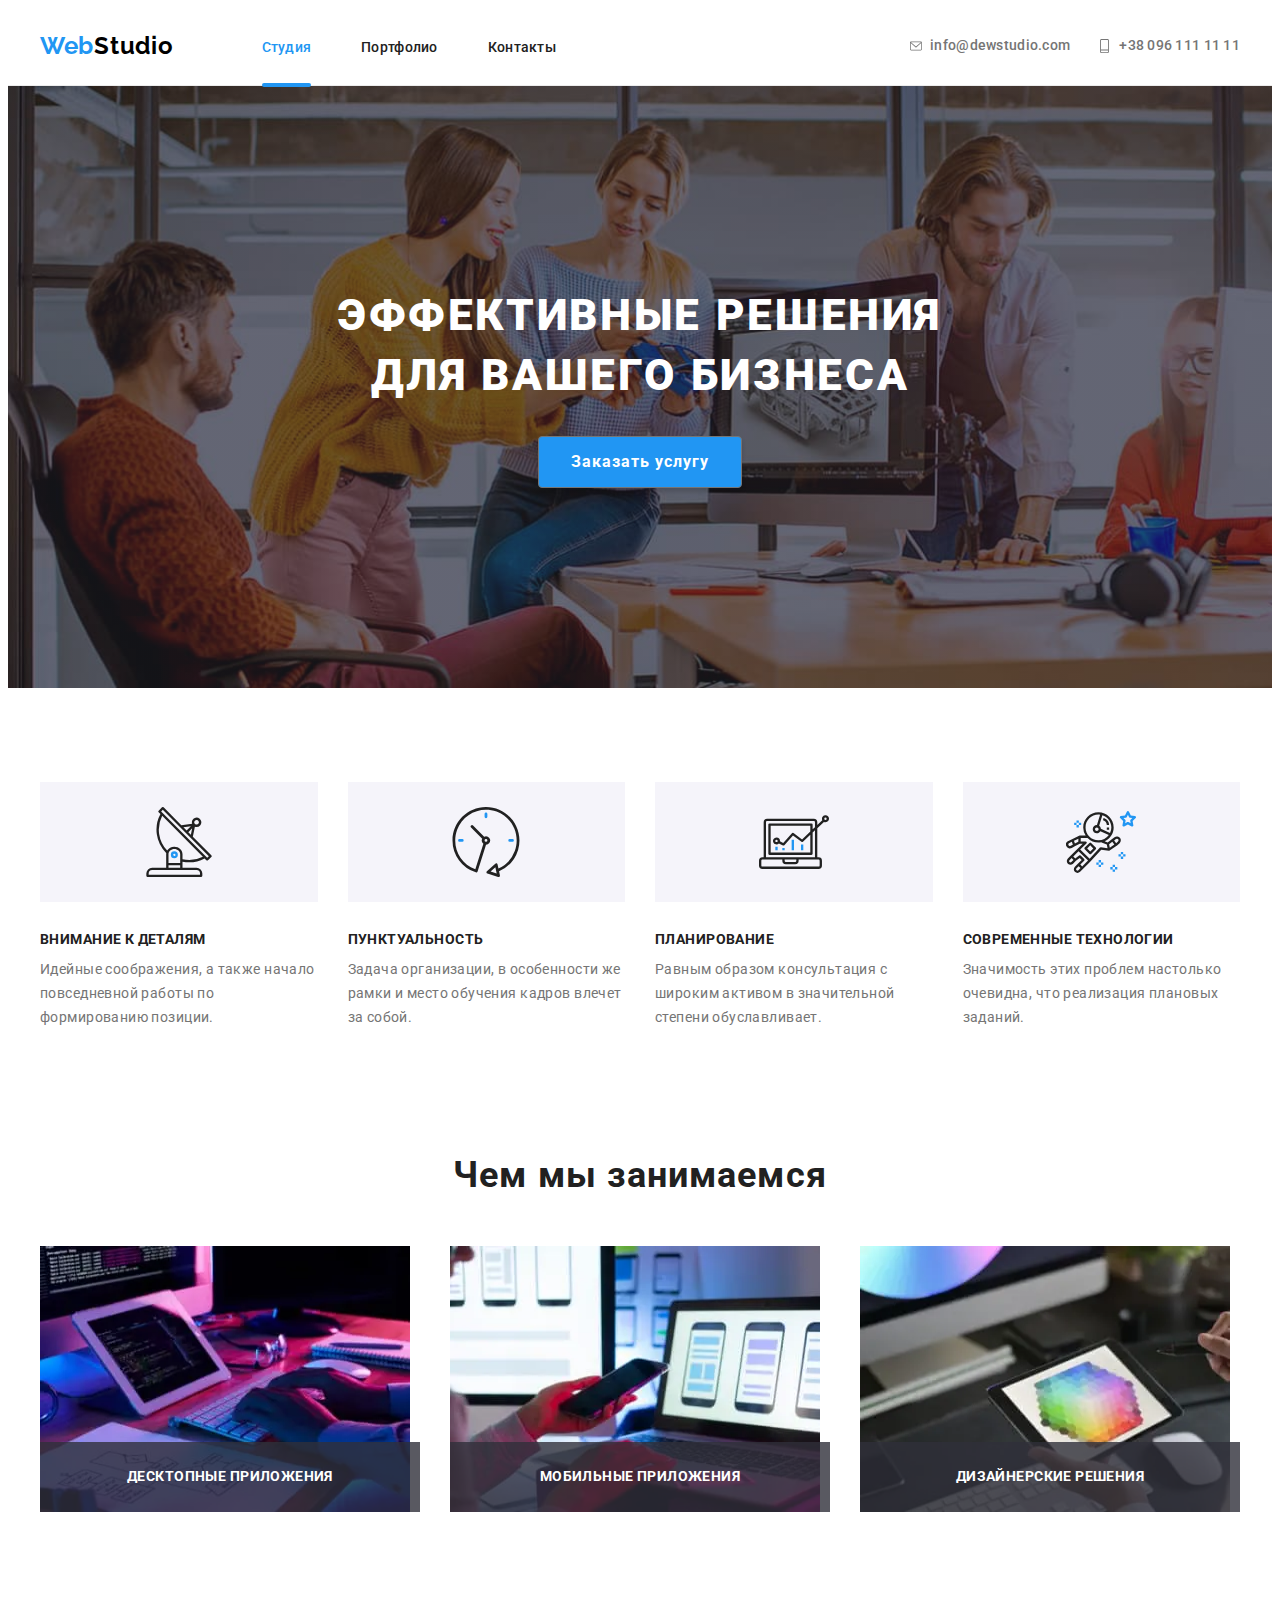
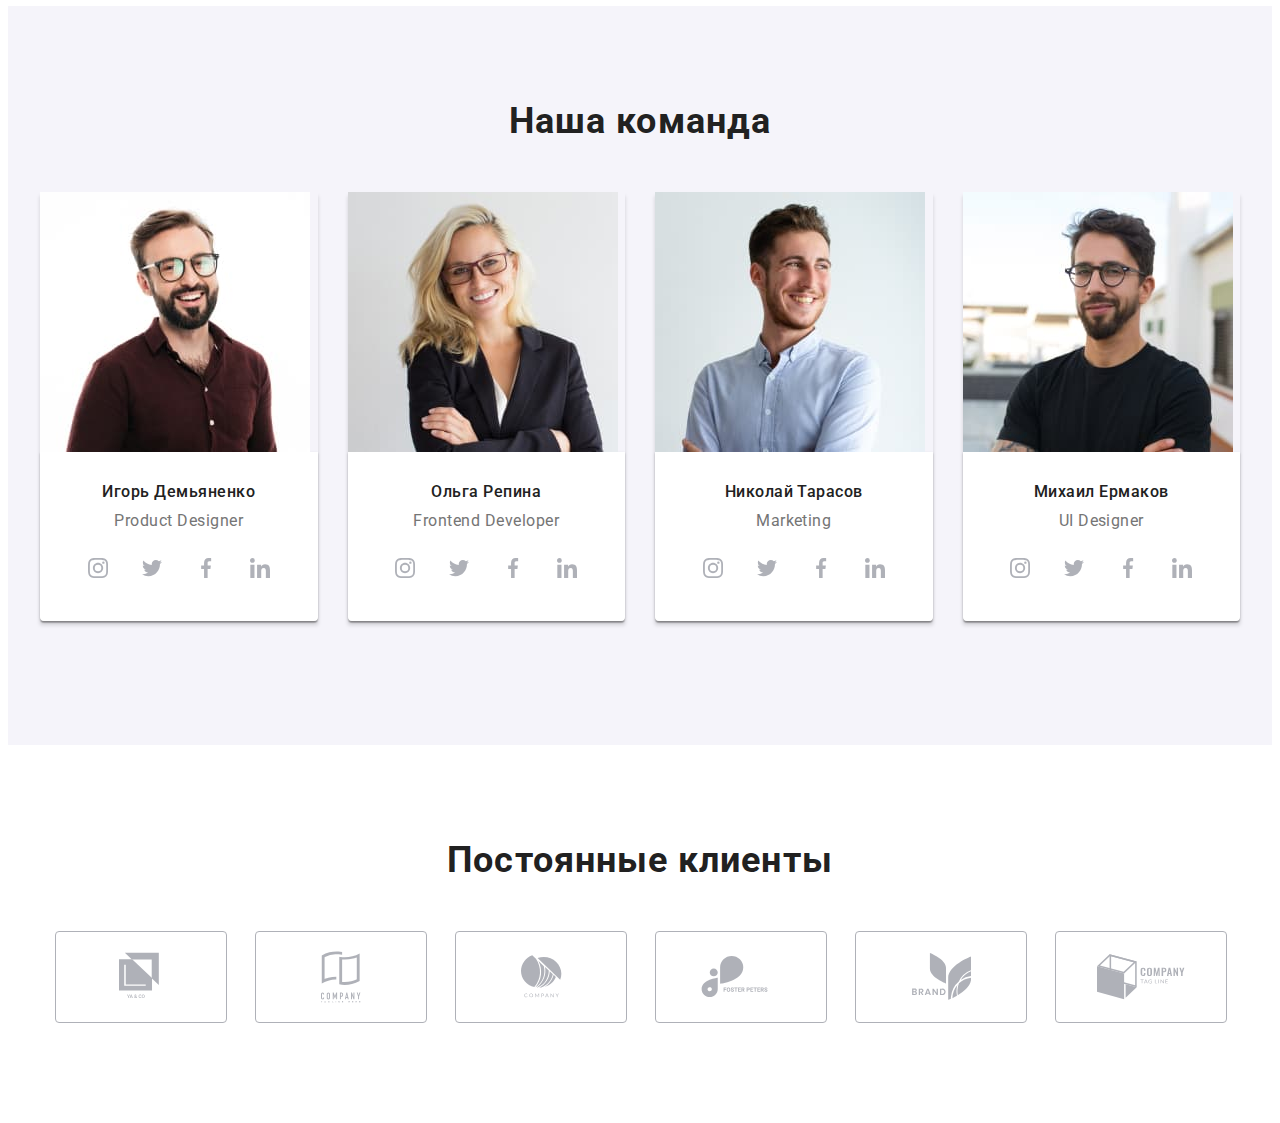
==== commit 63260de6: "saved" ====
--- a/index.html
+++ b/index.html
@@ -107,7 +107,7 @@
         </section> 
         
         <!-- ADVANTAGES -->
-        <!-- <section class="advantages">
+        <section class="advantages">
             <div class="container">
                 <h2 class="visualy-hidden">Наши преимущества</h2>
                 <ul class="list advantages-list">
@@ -153,7 +153,7 @@
                     </li>
                 </ul>
             </div>
-        </section> -->
+        </section>
 
         <!--WHAT ARE WE DOING-->
         <section>
@@ -209,7 +209,7 @@
         </section> 
 
         <!-- <!-- OUR TEAM -->
-        <!-- <section class="team"> 
+        <section class="team">  
             <div class="container">
                 <h2 class="title">Наша команда</h2>
                 <ul class="list team-list">
@@ -257,7 +257,12 @@
                     </li>
                     <li class="team-list__item">
                         <picture>
-                            <source srcset="./images/our_team/desktop/olga.jpg 1x, ./images/our_team/desktop/olga@2x.jpg 2x">
+                            <source srcset="./images/our_team/desktop/olga.jpg 1x, ./images/our_team/desktop/olga@2x.jpg 2x"
+                                media="(min-width:1200px)">
+                            <source srcset="./images/our_team/tablet/tablet-olga.jpg 1x, ./images/our_team/tablet/tablet-olga@2x.jpg 2x"
+                                media="(min-width:768px)">
+                            <source srcset="./images/our_team/mobile/mobile-olga.jpg 1x, ./images/our_team/mobile/mobile-olga@2x.jpg 2x"
+                                media="(min-width:320px)">
                             <img class="team-list__img" src="./images/our_team/desktop/olga.jpg" alt="Портрет Ольги Репиной">
                         </picture>
                         <div class="team-list__content-wraper">
@@ -297,8 +302,13 @@
                     </li>
                     <li class="team-list__item">
                         <picture>
-                            <source srcset="./images/our_team/desktop/nikolay.jpg 1x, ./images/our_team/desktop/nikolay@2x.jpg 2x">
-                            <img class="team-list__img" src="./images/our_team/desktop/nikolay.jpg" alt="Портрет Николая Тарасова" width="270" height="265">
+                            <source srcset="./images/our_team/desktop/nikolay.jpg 1x, ./images/our_team/desktop/nikolay@2x.jpg 2x"
+                                media="(min-width:1200px)">
+                            <source srcset="./images/our_team/tablet/tablet-nikolay.jpg 1x, ./images/our_team/tablet/tablet-nikolay@2x.jpg 2x"
+                                media="(min-width:768px)">
+                            <source srcset="./images/our_team/mobile/mobile-nikolay.jpg 1x, ./images/our_team/mobile/mobile-nikolay@2x.jpg 2x"
+                                media="(min-width:480px)">
+                            <img class="team-list__img" src="./images/our_team/desktop/nikolay.jpg" alt="Портрет Николая Тарасова">
                         </picture>
                         <div class="team-list__content-wraper">
                             <h3 class="team-list__suptitle">Николай Тарасов</h3>
@@ -336,11 +346,15 @@
                         </div>
                     </li>
                     <li class="team-list__item">
-                        <picture>
-                            <source srcset="./images/our_team/desktop/mikhail.jpg 1x, ./images/our_team/desktop/mikhail@2x.jpg 2x">
-                            <img class="team-list__img" src="./images/our_team/desktop/mikhail.jpg" alt="Портрет Михаила Ермакова" width="270"
-                                height="265">
-                        </picture>
+                            <picture>
+                                <source srcset="./images/our_team/desktop/mikhail.jpg 1x, ./images/our_team/desktop/mikhail@2x.jpg 2x"
+                                    media="(min-width:1200px)">
+                                <source srcset="./images/our_team/tablet/tablet-mikhail.jpg 1x, ./images/our_team/tablet/tablet-mikhail@2x.jpg 2x"
+                                    media="(min-width:768px)">
+                                <source srcset="./images/our_team/mobile/mobile-mikhail.jpg 1x, ./images/our_team/mobile/mobile-mikhail@2x.jpg 2x"
+                                    media="(min-width:320px)">
+                                <img class="team-list__img" src="./images/our_team/desktop/mikhail.jpg" alt="Портрет Михаила Ермакова">
+                            </picture>
                         <div class="team-list__content-wraper">
                             <h3 class="team-list__suptitle">Михаил Ермаков</h3>
                             <p class="team-list__position" lang="en">UI Designer</p>
@@ -378,10 +392,10 @@
                     </li>
                 </ul>    
             </div>
-        </section> -->
+        </section> 
 
         <!--REGULAR CUSTOMERS-->
-        <!-- <section class="regular-customers">
+        <section class="regular-customers">
             <div class="container">
                 <h2 class="title">Постоянные клиенты</h2>
                 <ul class="list customers-list">
@@ -429,7 +443,7 @@
                     </li>
                 </ul>
             </div>
-        </section> -->
+        </section>
     </main>     
 
     <!-- <footer class="footer">
--- a/css/main.min.css
+++ b/css/main.min.css
@@ -1,2 +1,2 @@
-:root{--main-font: "Roboto", sans-serif;--secondary-font: "Raleway", sans-serif;--accent-color: #2196f3;--text-color-site: #757575;--text-color-title: #212121;--dark-color-theme: #000;--white-color-theme: #fff;--backgrund-hero-footer: #2f303a;--font-weight-text-site: 400;--font-weight-text-title: 700;--font-weight-text: 500}.visualy-hidden{position:absolute !important;clip:rect(1px 1px 1px 1px);clip:rect(1px, 1px, 1px, 1px);padding:0 !important;border:0 !important;height:1px !important;width:1px !important;overflow:hidden}body{font-family:var(--main-font);font-weight:var(--font-weight-text-site);color:var(--text-color-site)}h1,h2,h3,h4,h5,h6,p{margin:0}ul,ol{margin:0;padding:0}img{display:block}.link{text-decoration:none}.list{list-style:none}.address{font-style:normal}.container{padding-left:15px;padding-right:15px}.header .container{display:flex;align-items:center;justify-content:space-between}@media screen and (min-width: 480px){.container{width:480px;margin:0 auto}}@media screen and (min-width: 768px){.container{width:768px}}@media screen and (min-width: 1200px){.container{width:1200px}}.logo{font-family:var(--secondary-font);font-weight:700;font-size:24px;line-height:1.17;letter-spacing:0.03em}.logo__accent{color:var(--accent-color)}.logo_white-theme{color:var(--dark-color-theme)}.logo_dark-theme{display:block;color:var(--white-color-theme);margin-bottom:20px}.backdrop{position:fixed;top:0;right:0;width:100%;height:100%;background-color:rgba(0,0,0,0.5);transition:all 250ms cubic-bezier(0.4, 0, 0.2, 1)}.modal{position:absolute;top:50%;left:50%;transform:translate(-50%, -50%);width:528px;height:580px;background-color:var(--white-color-theme)}.btn-close-modal{position:absolute;height:30px;width:30px;top:8px;right:8px;background-color:transparent;border-radius:50%;border:1px solid rgba(0,0,0,0.1);cursor:pointer;display:flex;justify-content:center;align-items:center}.btn-close-modal:hover,.btn-close-modal:focus{fill:var(--accent-color)}.is-hidden{opacity:0;visibility:hidden;pointer-events:none}.modal-form{display:flex;flex-direction:column}.modal-form__field{font-size:12px;line-height:1.17;letter-spacing:0.01em;color:#757575}.modal-form__input{width:100%;height:40px;border:1px solid rgba(33,33,33,0.2);box-sizing:border-box;border-radius:4px;padding-left:42px;margin-top:4px;margin-bottom:10px;cursor:pointer;transition:border-color 250ms cubic-bezier(0.4, 0, 0.2, 1)}.modal-form__input:focus{outline:none;border-color:var(--accent-color)}.modal-form__icon{position:absolute;top:50%;left:12px;transform:translateY(-50%);width:18px;height:18px;transition:fill 250ms cubic-bezier(0.4, 0, 0.2, 1)}.modal-form-input:focus+.modal-form__icon{fill:var(--accent-color);transition:fill 250ms cubic-bezier(0.4, 0, 0.2, 1)}.modal-form__input-wraper{position:relative}.modal-form__message{width:100%;height:120px;border:1px solid rgba(33,33,33,0.2);box-sizing:border-box;border-radius:4px;padding:12px 16px;margin-bottom:25px;resize:none;font-size:14px;line-height:1.14;letter-spacing:0.01em;transition:border-color 250ms cubic-bezier(0.4, 0, 0.2, 1)}.modal-form__message::placeholder{color:rgba(117,117,117,0.5)}.modal-form__message:focus{outline:none;border-color:var(--accent-color)}.modal-form__check-desc{display:flex;align-items:center;font-size:14px;line-height:1.71;letter-spacing:0.03em;cursor:pointer;margin-bottom:30px;color:#757575}.modal-form__check-desc::before{display:block;content:"";width:16px;height:16px;border:1px solid #000;margin-right:7px;transition:outline 250ms cubic-bezier(0.4, 0, 0.2, 1);transition:background-color 250ms cubic-bezier(0.4, 0, 0.2, 1)}.modal-form__term:checked+.modal-form__check-desc::before{background-image:url("../images/icon-check.svg");background-color:var(--accent-color);background-position:center;background-size:contain;background-origin:border-box;border-color:var(--accent-color)}.modal-form__term:focus+.modal-form__check-desc::before{outline:1px solid var(--accent-color)}.burger-btn{background-color:transparent;border:none;padding:0}.mobile-menu__close-btn{background-color:transparent;border:none;padding:0}.mobile-menu__close-icon{position:absolute;top:10px;right:15px}.modal-btn{min-width:200px;padding:10px 32px;border:1px solid var(--text-color-site);font-family:inherit;font-weight:700;font-size:16px;line-height:1.88;cursor:pointer;display:flex;justify-content:center;align-items:center;letter-spacing:0.06em;color:var(--white-color-theme);background:var(--accent-color);box-shadow:0px 4px 4px rgba(0,0,0,0.15);border-radius:4px;margin:0 auto;transition:color 250ms cubic-bezier(0.4, 0, 0.2, 1),background-color 250ms cubic-bezier(0.4, 0, 0.2, 1)}.modal-btn:hover,.modal-btn:focus{background-color:#2084d6;animation-duration:1000ms;animation-iteration-count:10}.footer-btn{max-width:200px;padding:10px 28px 10px 29px;border:1px solid var(--text-color-site);font-family:inherit;font-weight:700;font-size:16px;line-height:1.88;cursor:pointer;display:flex;justify-content:center;align-items:center;letter-spacing:0.06em;color:var(--white-color-theme);background:var(--accent-color);box-shadow:0px 4px 4px rgba(0,0,0,0.15);border-radius:4px;margin:0 auto;transition:color 250ms cubic-bezier(0.4, 0, 0.2, 1),background-color 250ms cubic-bezier(0.4, 0, 0.2, 1)}.footer-btn:hover,.footer-btn:focus{background-color:#2084d6;animation-duration:1000ms;animation-iteration-count:10}.footer-btn-icon{fill:currentColor;margin-left:10px}.filter-btn{font-family:inherit;font-weight:var(--font-weight-text);font-size:16px;line-height:1.63;text-align:center;letter-spacing:0.03em;cursor:pointer;color:var(--text-color-title);background:#f5f4fa;border-radius:4px;border:1px solid transparent;padding:6px 22px;transition:color 250ms cubic-bezier(0.4, 0, 0.2, 1),background-color 250ms cubic-bezier(0.4, 0, 0.2, 1)}.filter-btn:hover,.filter-btn:focus{background-color:var(--accent-color);color:var(--white-color-theme);box-shadow:0px 3px 1px rgba(0,0,0,0.1),0px 1px 2px rgba(0,0,0,0.08),0px 2px 2px rgba(0,0,0,0.12)}.title{font-family:var(--main-font);font-weight:var(--font-weight-text-title);font-size:36px;line-height:1.17;text-align:center;letter-spacing:0.03em;color:var(--text-color-title);margin-bottom:50px}@media screen and (max-width: 767px){.hero__title{font-size:26px;font-weight:900;line-height:1.62;letter-spacing:.06em;text-align:center;text-transform:uppercase;color:var(--white-color-theme);margin:0 auto 30px;padding:0 45px}}.social-list,.footer-social-list{display:flex;flex-wrap:wrap;justify-content:center;align-items:center}.social-list__item:not(:last-child){margin-right:10px}.social-list__link{width:44px;height:44px;display:flex;justify-content:center;align-items:center;background-color:#fff;border-radius:50%;transition:background-color 250ms cubic-bezier(0.4, 0, 0.2, 1)}.social-list__link:hover,.social-list__link:focus{background-color:var(--accent-color)}.social-list__icon{width:20px;height:20px;fill:#afb1b8}.social-list__link:hover .social-list__icon,.social-list__link:focus .social-list__icon{fill:var(--white-color-theme);transition:fill 250ms cubic-bezier(0.4, 0, 0.2, 1)}.footer-social-list__link{width:44px;height:44px;display:flex;justify-content:center;align-items:center;flex-wrap:wrap;background-color:rgba(255,255,255,0.1);border-radius:50%;transition:background-color 250ms cubic-bezier(0.4, 0, 0.2, 1)}.footer-social-list__link:hover,.footer-social-list__link:focus{background-color:var(--accent-color)}.footer-social-list__icon{width:20px;height:20px;fill:var(--white-color-theme)}.footer-social-list__link:hover .footer-social-list__icon,.footer-social-list__link:focus .footer-social-list__icon{fill:var(--white-color-theme);transition:fill 250ms cubic-bezier(0.4, 0, 0.2, 1)}.footer-suptitle{display:block;font-weight:bold;font-size:14px;line-height:1.14;letter-spacing:0.03em;text-transform:uppercase;color:var(--white-color-theme);margin-bottom:20px}.modal-container__suptitle{display:block;font-size:20px;line-height:1.15;text-align:center;letter-spacing:0.03em;color:var(--text-color-title);margin-bottom:12px}.advantages-list__suptitle{font-weight:700;font-size:14px;line-height:1.14;letter-spacing:0.03em;text-transform:uppercase;color:var(--text-color-title);margin-bottom:10px;width:270px}.team-list__suptitle{font-weight:var(--font-weight-text);font-size:16px;line-height:1.19;text-align:center;letter-spacing:0.03em;color:var(--text-color-title);margin-bottom:10px}.header{padding-top:16px;padding-bottom:16px;border-bottom:1px solid #ececec}@media screen and (max-width: 767px){.mobile-menu{display:flex;flex-direction:column;justify-content:space-between;position:fixed;overflow-y:scroll;top:0;left:50%;width:100vw;max-width:480px;height:100vh;background:#ffffff;box-shadow:0px 4px 8px rgba(0,0,0,0.04),0px 2px 4px rgba(0,0,0,0.08),0px 1px 3px rgba(0,0,0,0.16);padding:48px 40px;transform:translateY(-100%) translateX(-50%);transition:transform 250ms cubic-bezier(0.4, 0, 0.2, 1)}.mobile-menu__item:not(:last-child){margin-bottom:32px}.mobile-menu__list{margin-bottom:306px}.mobile-menu__link{font-size:40px;font-weight:500;line-height:1.18;letter-spacing:.02em;color:#212121;transition:transform 250ms cubic-bezier(0.4, 0, 0.2, 1)}:hover,:focus{color:var(--accent-color)}.mobile-menu__communication-link_phone{font-size:34px;font-weight:500;line-height:1.18;letter-spacing:.02em;color:var(--accent-color)}.mobile-menu__communication-link_mail{display:block;margin-top:32px;font-size:24px;font-weight:500;line-height:1.17;letter-spacing:.02em;color:var(--text-color-site)}.mobile-menu__social-list{display:flex;margin-top:64px;margin-bottom:48px;flex-wrap:wrap}.mobile-menu__social-item{margin-right:10px}.mobile-menu__social-item::after{content:"";height:0px;width:22px;border:1px solid rgba(33,33,33,0.2);transform:rotate(90deg);margin-left:10px}.mobile-menu__social-link{font-size:18px;font-weight:500;line-height:1.22;letter-spacing:.02em;color:var(--accent-color);flex-wrap:wrap;align-items:center;justify-content:space-between}.is-open{transform:translateY(0) translateX(-50%)}.navigation{display:none}.communication-list{display:none}}@media screen and (min-width: 768px){.burger-btn{display:none}.mobile-menu{display:none}.header{padding:21px 0px;display:flex;align-items:center;justify-content:space-between;border-bottom:1px solid #ececec}.navigation__list{display:flex}.navigation__list-item:not(:last-child){margin-right:50px}.communication-list__link{font-weight:500;font-size:12px;line-height:1.17;letter-spacing:0.02em;color:var(--text-color-site);transition:color 250ms cubic-bezier(0.4, 0, 0.2, 1),background-color 250ms cubic-bezier(0.4, 0, 0.2, 1)}.communication-list__link:hover,.communication-list__link:focus{color:var(--accent-color)}.communication-list__icon-envelope{width:12px;height:10px;margin-right:8px;fill:currentColor}.communication-list__icon-phone{width:9px;height:14px;margin-right:10px;fill:currentColor}}@media screen and (min-width: 1199px){.header{position:relative;padding-top:24px;padding-bottom:25px;border-bottom:1px solid #ececec}.navigation__list{display:flex;align-items:center;justify-content:space-between;margin-left:88px}.communication-list{display:flex;align-items:center;margin-left:auto}.communication-list__link{font-weight:500;font-size:14px;line-height:1.14;letter-spacing:0.02em;color:var(--text-color-site);display:flex;align-items:center;justify-content:space-between;transition:color 250ms cubic-bezier(0.4, 0, 0.2, 1),background-color 250ms cubic-bezier(0.4, 0, 0.2, 1)}:hover,:focus{color:var(--accent-color)}.communication-list__item:not(:last-child){margin-right:30px}}.navigation-list__link{position:relative;padding:32px 0px 32px;font-size:14px;font-weight:500;line-height:1.14;letter-spacing:.02em;font-family:var(--main-font);color:#212121;transition:color 250ms cubic-bezier(0.4, 0, 0.2, 1)}.navigation-list__link:hover,.navigation-list__link:focus{color:var(--accent-color)}.active-link{color:var(--accent-color)}.active-link::after{content:"";display:block;position:absolute;height:4px;width:100%;background-color:var(--accent-color);bottom:0;border-radius:2px}.hero{padding:118px 0px}@media screen and (max-width: 768px){.hero__background{background-color:var(--backgrund-hero-footer);background-image:linear-gradient(rgba(47,48,58,0.4), rgba(47,48,58,0.4)),url("/images/hero/background-mobile.jpg");background-repeat:no-repeat;background-size:cover;text-align:center}}.advantages{padding:94px 0px}.advantages-list{display:flex;flex-wrap:wrap;margin-left:-30px;margin-top:-30px}.adventages-list__item{flex-basis:calc(100% / 4 - 30px);margin-left:30px;margin-top:30px}.advantages-list__icon{width:70px;height:70px}.advantages-list__description{font-size:14px;line-height:1.71;letter-spacing:0.03em}@media screen and (max-width: 1199px){.service{display:none}}@media screen and (min-width: 1200px){.service{padding-bottom:94px}.service-list{display:flex;flex-wrap:wrap;margin-left:-30px;margin-top:-30px}.service-list__item{flex-basis:calc(100% / 3 - 30px);margin-left:30px;margin-top:30px;position:relative}.service-list__overlay-variety{font-weight:bold;font-size:14px;line-height:1.14;text-align:center;letter-spacing:0.03em;text-transform:uppercase;color:#ffffff;position:absolute;left:0;bottom:0;width:100%;height:70px;display:flex;justify-content:center;align-items:center;background-color:rgba(47,48,58,0.8)}}.team{background-color:#f5f4fa;padding:94px 0px}.team-list{display:flex;flex-wrap:wrap;margin-left:-30px;margin-top:-30px}.team-list__item{flex-basis:calc(100% / 4 - 30px);margin-left:30px;margin-top:30px;box-shadow:0px 4px 4px rgba(0,0,0,0.15)}.team-list__content-wraper{padding-top:30px;padding-bottom:30px;text-align:center;background-color:#fff;border:1px solid #fff;border-top:none;border-radius:0px 0px 4px 4px;box-shadow:0px 1px 3px rgba(0,0,0,0.12),0px 1px 1px rgba(0,0,0,0.14),0px 2px 1px rgba(0,0,0,0.2)}.team-list__position{font-size:16px;line-height:1.19;text-align:center;letter-spacing:0.03em;margin-bottom:16px}.regular-customers{padding:94px 0px}.customers-list{display:flex}.customers-list__item:not(:last-child){margin-right:30px}.customers-list__link{width:170px;height:90px;display:flex;flex-wrap:wrap;justify-content:center;align-items:center;border:1px solid #afb1b8;border-radius:4px;fill:#afb1b8;transition:fill 250ms cubic-bezier(0.4, 0, 0.2, 1),border-color 250ms cubic-bezier(0.4, 0, 0.2, 1)}.customers-list__link:hover,.customers-list__link:focus{fill:var(--accent-color);border-color:var(--accent-color)}.footer{background-color:var(--backgrund-hero-footer);padding:60px 0px}.footer-adress{width:231px}.adress-list__link-map{font-size:14px;line-height:1.71;letter-spacing:0.03em;color:var(--white-color-theme);transition:color 250ms cubic-bezier(0.4, 0, 0.2, 1),background-color 250ms cubic-bezier(0.4, 0, 0.2, 1)}.adress-list__link-map:hover,.adress-list__link-map:focus{color:var(--accent-color)}.adress-list__link{font-weight:500;font-size:14px;line-height:1.14;letter-spacing:0.02em;color:var(--text-color-site);display:flex;align-items:center;transition:color 250ms cubic-bezier(0.4, 0, 0.2, 1),background-color 250ms cubic-bezier(0.4, 0, 0.2, 1)}.adress-list__link:hover,.adress-list__link:focus{color:var(--accent-color)}.adress-list__item:not(:last-child){margin-bottom:9px}.subscription-form__input{margin-right:12px;font-size:16px;line-height:1.25;letter-spacing:0.03em;color:var(--white-color-theme);border:1px solid rgba(255,255,255,0.3);box-sizing:border-box;filter:drop-shadow(0px 4px 4px rgba(0,0,0,0.15));border-radius:4px;padding:15px 16px;width:358px;height:50px;background-color:transparent}.filters-projects-section{padding:94px 0px}.filters-list{display:flex;justify-content:center;margin-bottom:50px}.filters-item:not(:last-child){margin-right:8px}.name-project{font-weight:700;font-size:18px;line-height:2;letter-spacing:0.06em;color:var(--text-color-title);margin-bottom:4px}.type-project{font-weight:normal;font-size:16px;line-height:1.87;letter-spacing:0.03em;color:#757575}.projects-list{display:flex;flex-wrap:wrap;margin-left:-30px;margin-top:-30px}.projects-item{transform:box-shadow 250ms cubic-bezier(0.4, 0, 0.2, 1);transition-property:box-shadow;transition-duration:250ms;transition-timing-function:cubic-bezier(0.4, 0, 0.2, 1);transition-delay:0s}.projects-item{flex-basis:calc(100% / 3 - 30px);margin-left:30px;margin-top:30px;border-top:1px solid #eeeeee}.projects-item:hover,.projects-item:focus{box-shadow:0px 1px 1px rgba(0,0,0,0.12),0px 4px 4px rgba(0,0,0,0.06),1px 4px 6px rgba(0,0,0,0.16)}.projects-list-content-wraper{padding:20px 24px;border:1px solid #eeeeee;border-top:none}.link-portfolio{color:var(--accent-color)}.link-portfolio::after{content:"";display:block;height:4px;width:78px;background-color:var(--accent-color);position:absolute;bottom:0;border-radius:2px}.project-list-content-hover{position:relative;overflow:hidden}.overlay{font-weight:normal;font-size:18px;line-height:1.56;letter-spacing:0.03em;padding:63px 24px;position:absolute;top:0;left:0;width:100%;height:100%;background-color:rgba(33,150,243,0.9);color:var(--white-color-theme);overflow:auto;transform:translateY(100%);transition:transform 250ms cubic-bezier(0.4, 0, 0.2, 1)}.name-project-link:hover .overlay,.name-project-link:focus .overlay{transform:translateY(0%)}
+:root{--main-font: "Roboto", sans-serif;--secondary-font: "Raleway", sans-serif;--accent-color: #2196f3;--text-color-site: #757575;--text-color-title: #212121;--dark-color-theme: #000;--white-color-theme: #fff;--backgrund-hero-footer: #2f303a;--font-weight-text-site: 400;--font-weight-text-title: 700;--font-weight-text: 500}.visualy-hidden{position:absolute !important;clip:rect(1px 1px 1px 1px);clip:rect(1px, 1px, 1px, 1px);padding:0 !important;border:0 !important;height:1px !important;width:1px !important;overflow:hidden}body{font-family:var(--main-font);font-weight:var(--font-weight-text-site);color:var(--text-color-site)}h1,h2,h3,h4,h5,h6,p{margin:0}ul,ol{margin:0;padding:0}img{display:block}.link{text-decoration:none}.list{list-style:none}.address{font-style:normal}.container{padding-left:15px;padding-right:15px}.header .container{display:flex;align-items:center;justify-content:space-between}@media screen and (min-width: 480px){.container{width:480px;margin:0 auto}}@media screen and (min-width: 768px){.container{width:768px}}@media screen and (min-width: 1200px){.container{width:1200px}}.logo{font-family:var(--secondary-font);font-weight:700;font-size:24px;line-height:1.17;letter-spacing:0.03em}.logo__accent{color:var(--accent-color)}.logo_white-theme{color:var(--dark-color-theme)}.logo_dark-theme{display:block;color:var(--white-color-theme);margin-bottom:20px}.backdrop{position:fixed;top:0;right:0;width:100%;height:100%;background-color:rgba(0,0,0,0.5);transition:all 250ms cubic-bezier(0.4, 0, 0.2, 1)}.modal{position:absolute;top:50%;left:50%;transform:translate(-50%, -50%);width:528px;height:580px;background-color:var(--white-color-theme)}.btn-close-modal{position:absolute;height:30px;width:30px;top:8px;right:8px;background-color:transparent;border-radius:50%;border:1px solid rgba(0,0,0,0.1);cursor:pointer;display:flex;justify-content:center;align-items:center}.btn-close-modal:hover,.btn-close-modal:focus{fill:var(--accent-color)}.is-hidden{opacity:0;visibility:hidden;pointer-events:none}.modal-form{display:flex;flex-direction:column}.modal-form__field{font-size:12px;line-height:1.17;letter-spacing:0.01em;color:#757575}.modal-form__input{width:100%;height:40px;border:1px solid rgba(33,33,33,0.2);box-sizing:border-box;border-radius:4px;padding-left:42px;margin-top:4px;margin-bottom:10px;cursor:pointer;transition:border-color 250ms cubic-bezier(0.4, 0, 0.2, 1)}.modal-form__input:focus{outline:none;border-color:var(--accent-color)}.modal-form__icon{position:absolute;top:50%;left:12px;transform:translateY(-50%);width:18px;height:18px;transition:fill 250ms cubic-bezier(0.4, 0, 0.2, 1)}.modal-form-input:focus+.modal-form__icon{fill:var(--accent-color);transition:fill 250ms cubic-bezier(0.4, 0, 0.2, 1)}.modal-form__input-wraper{position:relative}.modal-form__message{width:100%;height:120px;border:1px solid rgba(33,33,33,0.2);box-sizing:border-box;border-radius:4px;padding:12px 16px;margin-bottom:25px;resize:none;font-size:14px;line-height:1.14;letter-spacing:0.01em;transition:border-color 250ms cubic-bezier(0.4, 0, 0.2, 1)}.modal-form__message::placeholder{color:rgba(117,117,117,0.5)}.modal-form__message:focus{outline:none;border-color:var(--accent-color)}.modal-form__check-desc{display:flex;align-items:center;font-size:14px;line-height:1.71;letter-spacing:0.03em;cursor:pointer;margin-bottom:30px;color:#757575}.modal-form__check-desc::before{display:block;content:"";width:16px;height:16px;border:1px solid #000;margin-right:7px;transition:outline 250ms cubic-bezier(0.4, 0, 0.2, 1);transition:background-color 250ms cubic-bezier(0.4, 0, 0.2, 1)}.modal-form__term:checked+.modal-form__check-desc::before{background-image:url("../images/icon-check.svg");background-color:var(--accent-color);background-position:center;background-size:contain;background-origin:border-box;border-color:var(--accent-color)}.modal-form__term:focus+.modal-form__check-desc::before{outline:1px solid var(--accent-color)}.burger-btn{background-color:transparent;border:none;padding:0}.mobile-menu__close-btn{background-color:transparent;border:none;padding:0}.mobile-menu__close-icon{position:absolute;top:10px;right:15px}.modal-btn{min-width:200px;padding:10px 32px;border:1px solid var(--text-color-site);font-family:inherit;font-weight:700;font-size:16px;line-height:1.88;cursor:pointer;display:flex;justify-content:center;align-items:center;letter-spacing:0.06em;color:var(--white-color-theme);background:var(--accent-color);box-shadow:0px 4px 4px rgba(0,0,0,0.15);border-radius:4px;margin:0 auto;transition:color 250ms cubic-bezier(0.4, 0, 0.2, 1),background-color 250ms cubic-bezier(0.4, 0, 0.2, 1)}.modal-btn:hover,.modal-btn:focus{background-color:#2084d6;animation-duration:1000ms;animation-iteration-count:10}.footer-btn{max-width:200px;padding:10px 28px 10px 29px;border:1px solid var(--text-color-site);font-family:inherit;font-weight:700;font-size:16px;line-height:1.88;cursor:pointer;display:flex;justify-content:center;align-items:center;letter-spacing:0.06em;color:var(--white-color-theme);background:var(--accent-color);box-shadow:0px 4px 4px rgba(0,0,0,0.15);border-radius:4px;margin:0 auto;transition:color 250ms cubic-bezier(0.4, 0, 0.2, 1),background-color 250ms cubic-bezier(0.4, 0, 0.2, 1)}.footer-btn:hover,.footer-btn:focus{background-color:#2084d6;animation-duration:1000ms;animation-iteration-count:10}.footer-btn-icon{fill:currentColor;margin-left:10px}.filter-btn{font-family:inherit;font-weight:var(--font-weight-text);font-size:16px;line-height:1.63;text-align:center;letter-spacing:0.03em;cursor:pointer;color:var(--text-color-title);background:#f5f4fa;border-radius:4px;border:1px solid transparent;padding:6px 22px;transition:color 250ms cubic-bezier(0.4, 0, 0.2, 1),background-color 250ms cubic-bezier(0.4, 0, 0.2, 1)}.filter-btn:hover,.filter-btn:focus{background-color:var(--accent-color);color:var(--white-color-theme);box-shadow:0px 3px 1px rgba(0,0,0,0.1),0px 1px 2px rgba(0,0,0,0.08),0px 2px 2px rgba(0,0,0,0.12)}.title{font-family:var(--main-font);font-weight:var(--font-weight-text-title);font-size:36px;line-height:1.17;text-align:center;letter-spacing:0.03em;color:var(--text-color-title);margin-bottom:50px}@media screen and (max-width: 767px){.hero__title{font-size:26px;font-weight:900;line-height:1.62;letter-spacing:.06em;margin-left:auto;margin-right:auto;max-width:360px;text-align:center;text-transform:uppercase;color:var(--white-color-theme);margin-bottom:30px}}@media screen and (min-width: 768px){.hero__title{font-size:26px;font-weight:900;line-height:1.62;letter-spacing:.06em;margin-left:auto;margin-right:auto;max-width:360px;text-align:center;text-transform:uppercase;color:var(--white-color-theme);margin-bottom:30px}}@media screen and (min-width: 1200px){.hero__title{font-size:44px;font-weight:900;line-height:1.36;letter-spacing:.06em;margin-left:auto;margin-right:auto;max-width:696px;text-align:center;text-transform:uppercase;color:var(--white-color-theme);margin-bottom:30px}}.social-list,.footer-social-list{display:flex;flex-wrap:wrap;justify-content:center;align-items:center}.social-list__item:not(:last-child){margin-right:10px}.social-list__link{width:44px;height:44px;display:flex;justify-content:center;align-items:center;background-color:#fff;border-radius:50%;transition:background-color 250ms cubic-bezier(0.4, 0, 0.2, 1)}.social-list__link:hover,.social-list__link:focus{background-color:var(--accent-color)}.social-list__icon{width:20px;height:20px;fill:#afb1b8}.social-list__link:hover .social-list__icon,.social-list__link:focus .social-list__icon{fill:var(--white-color-theme);transition:fill 250ms cubic-bezier(0.4, 0, 0.2, 1)}.footer-social-list__link{width:44px;height:44px;display:flex;justify-content:center;align-items:center;flex-wrap:wrap;background-color:rgba(255,255,255,0.1);border-radius:50%;transition:background-color 250ms cubic-bezier(0.4, 0, 0.2, 1)}.footer-social-list__link:hover,.footer-social-list__link:focus{background-color:var(--accent-color)}.footer-social-list__icon{width:20px;height:20px;fill:var(--white-color-theme)}.footer-social-list__link:hover .footer-social-list__icon,.footer-social-list__link:focus .footer-social-list__icon{fill:var(--white-color-theme);transition:fill 250ms cubic-bezier(0.4, 0, 0.2, 1)}.footer-suptitle{display:block;font-weight:bold;font-size:14px;line-height:1.14;letter-spacing:0.03em;text-transform:uppercase;color:var(--white-color-theme);margin-bottom:20px}.modal-container__suptitle{display:flex;font-size:20px;line-height:1.15;text-align:center;justify-content:center;letter-spacing:0.03em;color:var(--text-color-title);margin-bottom:12px}.advantages-list__suptitle{display:flex;align-items:center;justify-content:center;font-weight:700;font-size:14px;line-height:1.14;letter-spacing:0.03em;text-transform:uppercase;color:var(--text-color-title);margin-bottom:10px;width:270px}@media screen and (min-width: 768px){.advantages-list__suptitle{display:block}}.team-list__suptitle{font-weight:var(--font-weight-text);font-size:16px;line-height:1.19;text-align:center;letter-spacing:0.03em;color:var(--text-color-title);margin-bottom:10px}@media screen and (min-width: 1200px){.advantages-list__suptitle{margin-bottom:10px}}.header{padding-top:16px;padding-bottom:16px;border-bottom:1px solid #ececec}@media screen and (max-width: 767px){.mobile-menu{display:flex;flex-direction:column;justify-content:space-between;position:fixed;overflow-y:scroll;top:0;left:50%;width:100vw;max-width:480px;height:100vh;background:#ffffff;box-shadow:0px 4px 8px rgba(0,0,0,0.04),0px 2px 4px rgba(0,0,0,0.08),0px 1px 3px rgba(0,0,0,0.16);padding:48px 40px;transform:translateY(-100%) translateX(-50%);transition:transform 250ms cubic-bezier(0.4, 0, 0.2, 1)}.mobile-menu__item:not(:last-child){margin-bottom:32px}.mobile-menu__list{margin-bottom:306px}.mobile-menu__link{font-size:40px;font-weight:500;line-height:1.18;letter-spacing:.02em;color:#212121;transition:transform 250ms cubic-bezier(0.4, 0, 0.2, 1)}:hover,:focus{color:var(--accent-color)}.mobile-menu__communication-link_phone{font-size:34px;font-weight:500;line-height:1.18;letter-spacing:.02em;color:var(--accent-color)}.mobile-menu__communication-link_mail{display:block;margin-top:32px;font-size:24px;font-weight:500;line-height:1.17;letter-spacing:.02em;color:var(--text-color-site)}.mobile-menu__social-list{display:flex;margin-top:64px;margin-bottom:48px;flex-wrap:wrap}.mobile-menu__social-item{margin-right:10px}.mobile-menu__social-item::after{content:"";height:0px;width:22px;border:1px solid rgba(33,33,33,0.2);transform:rotate(90deg);margin-left:10px}.mobile-menu__social-link{font-size:18px;font-weight:500;line-height:1.22;letter-spacing:.02em;color:var(--accent-color);flex-wrap:wrap;align-items:center;justify-content:space-between}.is-open{transform:translateY(0) translateX(-50%)}.navigation{display:none}.communication-list{display:none}}@media screen and (min-width: 768px){.burger-btn{display:none}.mobile-menu{display:none}.header{padding:21px 0px;display:flex;align-items:center;justify-content:space-between;border-bottom:1px solid #ececec}.navigation__list{display:flex}.navigation__list-item:not(:last-child){margin-right:50px}.communication-list__link{font-weight:500;font-size:12px;line-height:1.17;letter-spacing:0.02em;color:var(--text-color-site);transition:color 250ms cubic-bezier(0.4, 0, 0.2, 1),background-color 250ms cubic-bezier(0.4, 0, 0.2, 1)}.communication-list__link:hover,.communication-list__link:focus{color:var(--accent-color)}.communication-list__icon-envelope{width:12px;height:10px;margin-right:8px;fill:currentColor}.communication-list__icon-phone{width:9px;height:14px;margin-right:10px;fill:currentColor}}@media screen and (min-width: 1199px){.header{position:relative;padding-top:24px;padding-bottom:25px;border-bottom:1px solid #ececec}.navigation__list{display:flex;align-items:center;justify-content:space-between;margin-left:88px}.communication-list{display:flex;align-items:center;margin-left:auto}.communication-list__link{font-weight:500;font-size:14px;line-height:1.14;letter-spacing:0.02em;color:var(--text-color-site);display:flex;align-items:center;justify-content:space-between;transition:color 250ms cubic-bezier(0.4, 0, 0.2, 1),background-color 250ms cubic-bezier(0.4, 0, 0.2, 1)}:hover,:focus{color:var(--accent-color)}.communication-list__item:not(:last-child){margin-right:30px}}.navigation-list__link{position:relative;padding:32px 0px 32px;font-size:14px;font-weight:500;line-height:1.14;letter-spacing:.02em;font-family:var(--main-font);color:#212121;transition:color 250ms cubic-bezier(0.4, 0, 0.2, 1)}.navigation-list__link:hover,.navigation-list__link:focus{color:var(--accent-color)}.active-link{color:var(--accent-color)}.active-link::after{content:"";display:block;position:absolute;height:4px;width:100%;background-color:var(--accent-color);bottom:0;border-radius:2px}.hero{padding:118px 0px}@media screen and (max-width: 768px){.hero__background{background-color:var(--backgrund-hero-footer);background-image:linear-gradient(rgba(47,48,58,0.4), rgba(47,48,58,0.4)),url("../images/hero/background-mobile.jpg");background-repeat:no-repeat;background-size:cover;text-align:center}}@media screen and (min-width: 768px){.hero__background{background-color:var(--backgrund-hero-footer);background-image:linear-gradient(rgba(47,48,58,0.4), rgba(47,48,58,0.4)),url("../images/hero/background-tablet .jpg");background-repeat:no-repeat;background-size:cover;padding:200px 0px}}@media screen and (min-width: 1200px){.hero__background{background-color:var(--backgrund-hero-footer);background-image:linear-gradient(rgba(47,48,58,0.4), rgba(47,48,58,0.4)),url("../images/hero/background-desktop.jpg");background-repeat:no-repeat;background-size:cover;padding:200px 0px}}.advantages{padding:94px 0px}@media screen and (min-width: 768px){.advantages-list{margin-left:-30px;margin-top:-30px;display:flex;flex-wrap:wrap}}@media screen and (min-width: 1200px){.advantages-list{flex-wrap:nowrap}}.adventages-list__item{margin-bottom:30px}@media screen and (min-width: 768px){.adventages-list__item{flex-basis:calc(100% / 2 - 30px);margin-left:30px;margin-top:30px}}@media screen and (min-width: 1200px){.adventages-list__item{flex-basis:calc(100% / 4 - 30px)}}.advantages-list__icon-container{display:flex;align-items:center;justify-content:center;margin-bottom:30px;background-color:#f5f4fa;max-width:450px;height:120px}.advantages-list__icon{width:70px;height:70px}.advantages-list__description{font-size:14px;line-height:1.71;letter-spacing:0.03em}@media screen and (max-width: 1199px){.service{display:none}}@media screen and (min-width: 1200px){.service{padding-bottom:94px}.service-list{display:flex;flex-wrap:wrap;margin-left:-30px;margin-top:-30px}.service-list__item{flex-basis:calc(100% / 3 - 30px);margin-left:30px;margin-top:30px;position:relative}.service-list__overlay-variety{font-weight:bold;font-size:14px;line-height:1.14;text-align:center;letter-spacing:0.03em;text-transform:uppercase;color:#ffffff;position:absolute;left:0;bottom:0;width:100%;height:70px;display:flex;justify-content:center;align-items:center;background-color:rgba(47,48,58,0.8)}}.team{background-color:#f5f4fa;padding:94px 0px}@media screen and (min-width: 768px){.team-list{margin-left:-30px;margin-top:-30px;display:flex;flex-wrap:wrap}}@media screen and (min-width: 1200px){.team-list{flex-wrap:nowrap}}.team-list__item{box-shadow:0px 4px 4px rgba(0,0,0,0.15);margin-bottom:30px}@media screen and (min-width: 768px){.team-list__item{flex-basis:calc(100% / 2 - 30px);margin-left:30px;margin-top:30px}}@media screen and (min-width: 1200px){.team-list__item{flex-basis:calc(100% / 4 - 30px)}}.team-list__content-wraper{padding-top:30px;padding-bottom:30px;text-align:center;background-color:#fff;border:1px solid #fff;border-top:none;border-radius:0px 0px 4px 4px;box-shadow:0px 1px 3px rgba(0,0,0,0.12),0px 1px 1px rgba(0,0,0,0.14),0px 2px 1px rgba(0,0,0,0.2)}.team-list__position{font-size:16px;line-height:1.19;text-align:center;letter-spacing:0.03em;margin-bottom:16px}.regular-customers{padding:94px 0px}.customers-list{display:flex;flex-wrap:wrap;justify-content:center}@media screen and (max-width: 480px){.customers-list{flex-direction:column}}@media screen and (min-width: 480px){.customers-list{margin-left:-30px;margin-top:-30px;display:flex}}@media screen and (min-width: 1200px){.customers-list{flex-wrap:nowrap;margin-left:0}}.customers-list__item{height:90px}@media screen and (max-width: 480px){.customers-list__item{margin-bottom:30px}}@media screen and (min-width: 480px){.customers-list__item{flex-basis:calc(100% / 2 - 30px);margin-left:30px;margin-top:30px;max-width:210px}}@media screen and (min-width: 768px){.customers-list__item{flex-basis:calc(100% / 3 - 30px);max-width:226px}}@media screen and (min-width: 1200px){.customers-list__item{max-width:170px;margin-left:0}.customers-list__item:not(:last-child){margin-right:30px}}.customers-list__link{width:100%;height:100%;display:flex;justify-content:center;align-items:center;border:1px solid #afb1b8;border-radius:4px;fill:#afb1b8;transition:fill 250ms cubic-bezier(0.4, 0, 0.2, 1),border-color 250ms cubic-bezier(0.4, 0, 0.2, 1)}@media screen and (min-width: 480px){.customers-list__link{max-width:210px}}@media screen and (min-width: 768px){.customers-list__link{max-width:226px}}@media screen and (min-width: 1200px){.customers-list__link{max-width:170px}}.customers-list__link:hover,.customers-list__link:focus{fill:var(--accent-color);border-color:var(--accent-color)}.footer{background-color:var(--backgrund-hero-footer);padding:60px 0px}.footer-adress{width:231px}.adress-list__link-map{font-size:14px;line-height:1.71;letter-spacing:0.03em;color:var(--white-color-theme);transition:color 250ms cubic-bezier(0.4, 0, 0.2, 1),background-color 250ms cubic-bezier(0.4, 0, 0.2, 1)}.adress-list__link-map:hover,.adress-list__link-map:focus{color:var(--accent-color)}.adress-list__link{font-weight:500;font-size:14px;line-height:1.14;letter-spacing:0.02em;color:var(--text-color-site);display:flex;align-items:center;transition:color 250ms cubic-bezier(0.4, 0, 0.2, 1),background-color 250ms cubic-bezier(0.4, 0, 0.2, 1)}.adress-list__link:hover,.adress-list__link:focus{color:var(--accent-color)}.adress-list__item:not(:last-child){margin-bottom:9px}.subscription-form__input{margin-right:12px;font-size:16px;line-height:1.25;letter-spacing:0.03em;color:var(--white-color-theme);border:1px solid rgba(255,255,255,0.3);box-sizing:border-box;filter:drop-shadow(0px 4px 4px rgba(0,0,0,0.15));border-radius:4px;padding:15px 16px;width:358px;height:50px;background-color:transparent}.filters-projects-section{padding:94px 0px}.filters-list{display:flex;justify-content:center;margin-bottom:50px}.filters-item:not(:last-child){margin-right:8px}.name-project{font-weight:700;font-size:18px;line-height:2;letter-spacing:0.06em;color:var(--text-color-title);margin-bottom:4px}.type-project{font-weight:normal;font-size:16px;line-height:1.87;letter-spacing:0.03em;color:#757575}.projects-list{display:flex;flex-wrap:wrap;margin-left:-30px;margin-top:-30px}.projects-item{transform:box-shadow 250ms cubic-bezier(0.4, 0, 0.2, 1);transition-property:box-shadow;transition-duration:250ms;transition-timing-function:cubic-bezier(0.4, 0, 0.2, 1);transition-delay:0s}.projects-item{flex-basis:calc(100% / 3 - 30px);margin-left:30px;margin-top:30px;border-top:1px solid #eeeeee}.projects-item:hover,.projects-item:focus{box-shadow:0px 1px 1px rgba(0,0,0,0.12),0px 4px 4px rgba(0,0,0,0.06),1px 4px 6px rgba(0,0,0,0.16)}.projects-list-content-wraper{padding:20px 24px;border:1px solid #eeeeee;border-top:none}.link-portfolio{color:var(--accent-color)}.link-portfolio::after{content:"";display:block;height:4px;width:78px;background-color:var(--accent-color);position:absolute;bottom:0;border-radius:2px}.project-list-content-hover{position:relative;overflow:hidden}.overlay{font-weight:normal;font-size:18px;line-height:1.56;letter-spacing:0.03em;padding:63px 24px;position:absolute;top:0;left:0;width:100%;height:100%;background-color:rgba(33,150,243,0.9);color:var(--white-color-theme);overflow:auto;transform:translateY(100%);transition:transform 250ms cubic-bezier(0.4, 0, 0.2, 1)}.name-project-link:hover .overlay,.name-project-link:focus .overlay{transform:translateY(0%)}
 /*# sourceMappingURL=main.min.css.map */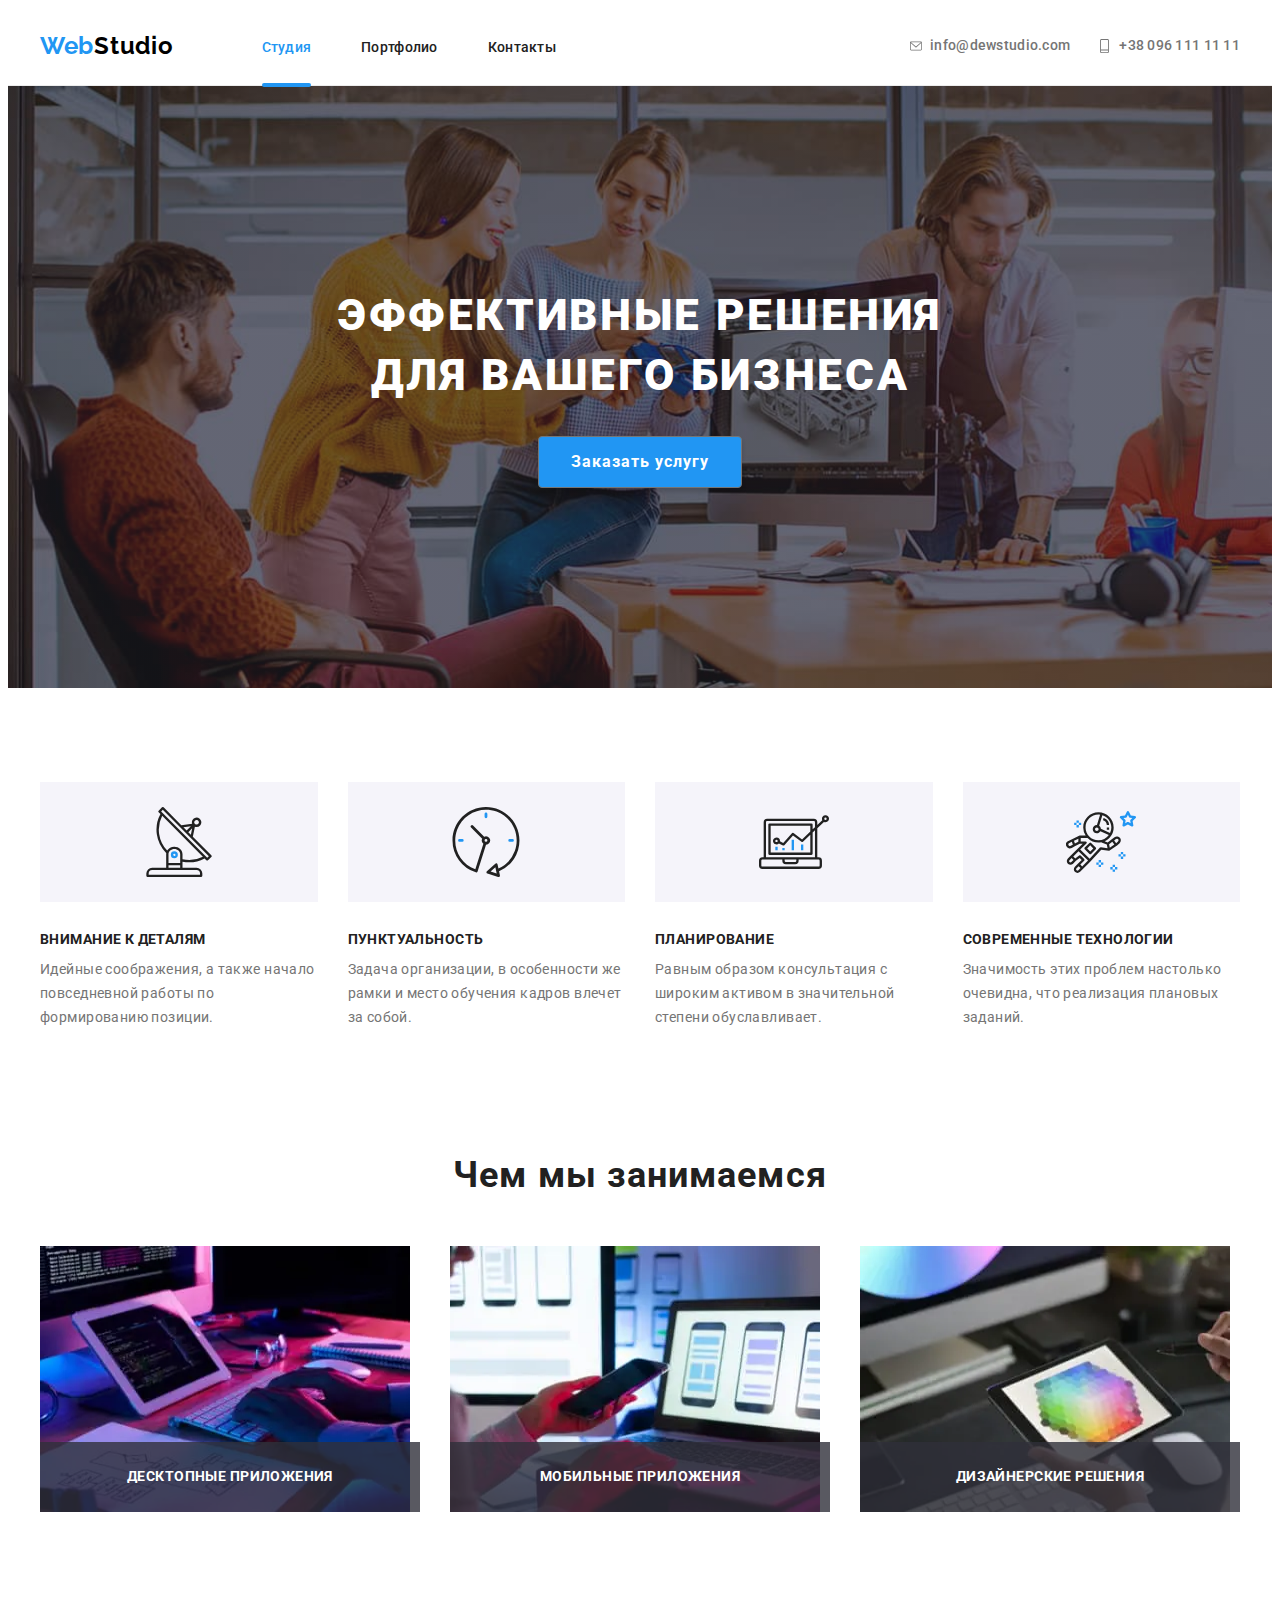
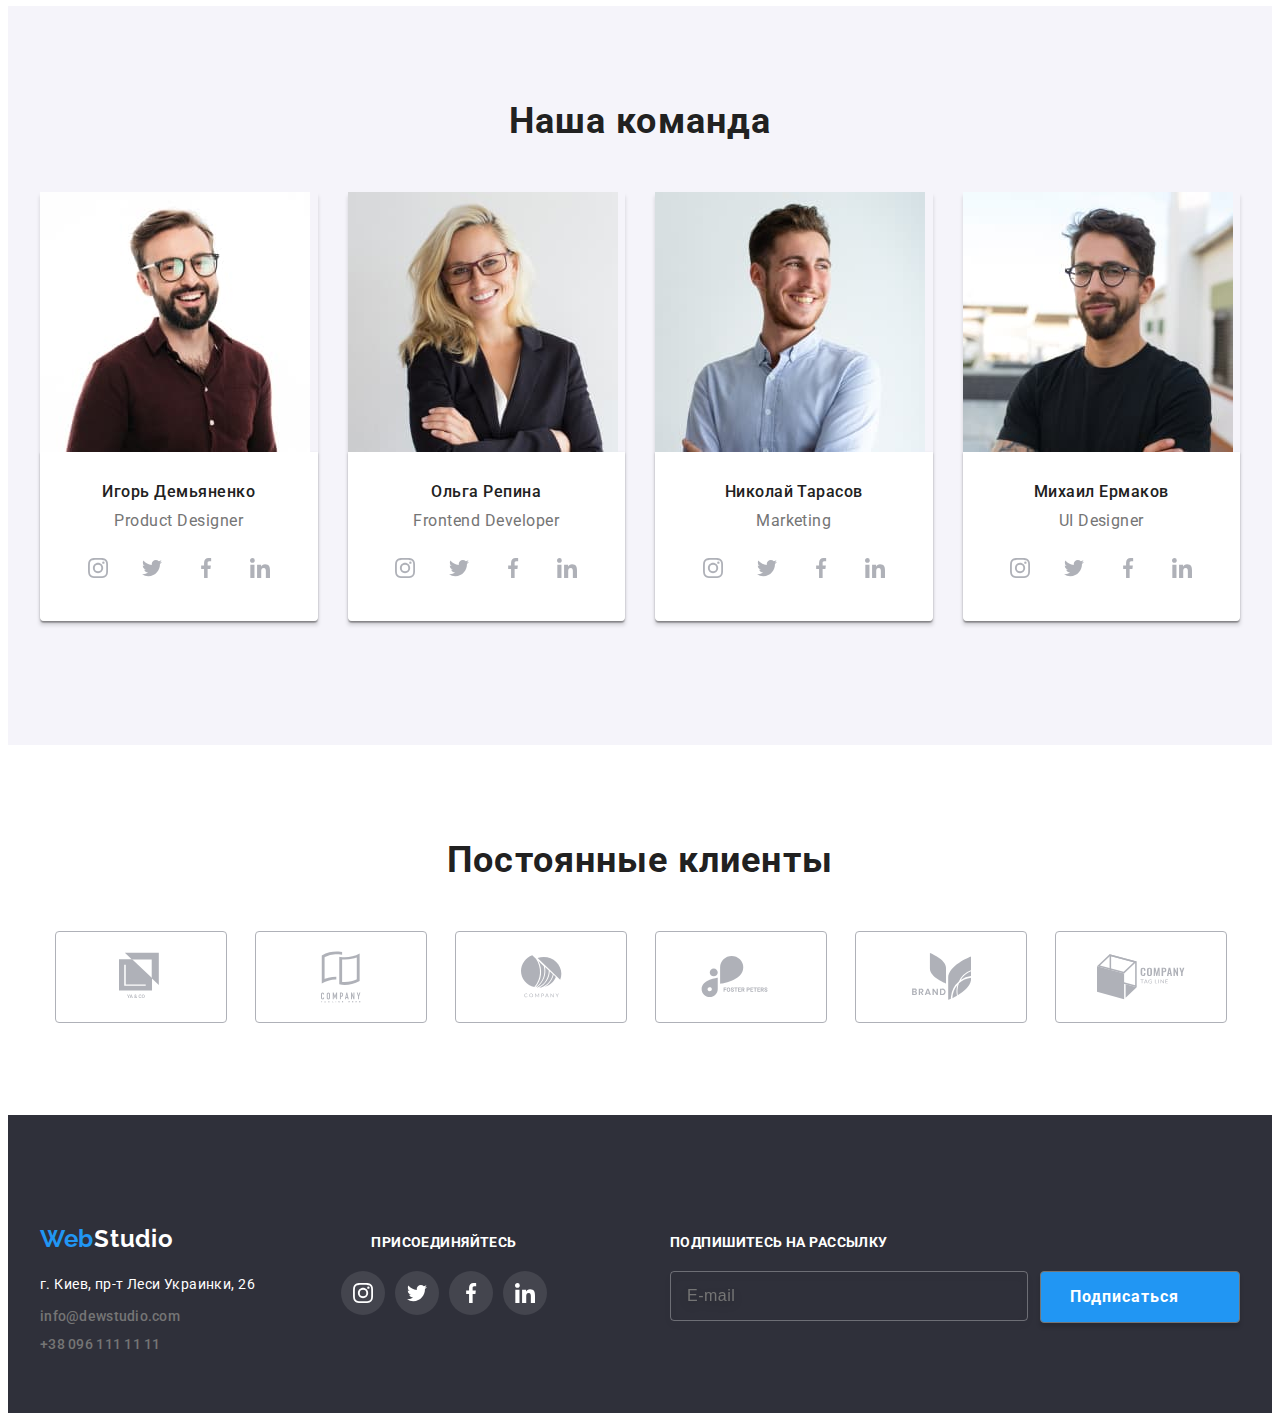
==== commit f06a07f2: "saved" ====
--- a/index.html
+++ b/index.html
@@ -446,57 +446,59 @@
         </section>
     </main>     
 
-    <!-- <footer class="footer">
+    <footer class="footer">
         <div class="container container__footer">
-            <div class="footer-address-container">
-                <a class="link logo logo_dark-theme" href=""><span class="logo__accent">Web</span>Studio</a>
-                <address class="footer-adress address">
-                    <ul class="list adress__list">
-                        <li class="adress-list__item">
-                            <a class="link adress-list__link-map" href="https://goo.gl/maps/hcSzEZoFeTUnPmFg6" target="_blank"
-                                rel="noopener noreferrer">г. Киев, пр-т Леси Украинки, 26</a>
+            <div class="container-footer__wraper">
+                <div class="footer-address-container">
+                    <a class="link logo logo_dark-theme" href=""><span class="logo__accent">Web</span>Studio</a>
+                    <address class="footer-adress address">
+                        <ul class="list adress__list">
+                            <li class="adress-list__item">
+                                <a class="link adress-list__link-map" href="https://goo.gl/maps/hcSzEZoFeTUnPmFg6" target="_blank"
+                                    rel="noopener noreferrer">г. Киев, пр-т Леси Украинки, 26</a>
+                            </li>
+                            <li class="adress-list__item">
+                                <a class="link adress-list__link" href="mailto:info@dewstudio.com">info@dewstudio.com</a>
+                            </li>
+                            <li class="adress-list__item">
+                                <a class="link adress-list__link" href="tel:+380961111111">+38 096 111 11 11</a>
+                            </li>
+                        </ul>
+                    </address>
+                </div>
+                <div class="footer-social-links-container">
+                    <b class="footer-suptitle">Присоединяйтесь</b>
+                    <ul class="footer-social-list list">
+                        <li class="social-list__item">
+                            <a href="" class="footer-social-list__link link">
+                                <svg class="footer-social-list__icon" width="20" height="20">
+                                    <use href="./images/sprite.svg#icon-instagram"></use>
+                                </svg>
+                            </a>
                         </li>
-                        <li class="adress-list__item">
-                            <a class="link adress-list__link" href="mailto:info@dewstudio.com">info@dewstudio.com</a>
+                        <li class="social-list__item">
+                            <a href="" class="footer-social-list__link link">
+                                <svg class="footer-social-list__icon" width="20" height="20">
+                                    <use href="./images/sprite.svg#icon-twitter"></use>
+                                </svg>
+                            </a>
                         </li>
-                        <li class="adress-list__item">
-                            <a class="link adress-list__link" href="tel:+380961111111">+38 096 111 11 11</a>
+                        <li class="social-list__item">
+                            <a href="" class="footer-social-list__link link">
+                                <svg class="footer-social-list__icon" width="20" height="20">
+                                    <use href="./images/sprite.svg#icon-facebook"></use>
+                                </svg>
+                            </a>
+                        </li>
+                        <li class="social-list__item">
+                            <a href="" class="footer-social-list__link link">
+                                <svg class="footer-social-list__icon" width="20" height="20">
+                                    <use href="./images/sprite.svg#icon-linkedin"></use>
+                                </svg>
+                            </a>
                         </li>
                     </ul>
-                </address>
-            </div>
-            <div class="footer-social-links-container">
-                <b class="footer-suptitle">Присоединяйтесь</b>
-                <ul class="footer-social-list list">
-                    <li class="social-list__item">
-                        <a href="" class="footer-social-list__link link">
-                            <svg class="footer-social-list__icon" width="20" height="20">
-                                <use href="./images/sprite.svg#icon-instagram"></use>
-                            </svg>
-                        </a>
-                    </li>
-                    <li class="social-list__item">
-                        <a href="" class="footer-social-list__link link">
-                            <svg class="footer-social-list__icon" width="20" height="20">
-                                <use href="./images/sprite.svg#icon-twitter"></use>
-                            </svg>
-                        </a>
-                    </li>
-                    <li class="social-list__item">
-                        <a href="" class="footer-social-list__link link">
-                            <svg class="footer-social-list__icon" width="20" height="20">
-                                <use href="./images/sprite.svg#icon-facebook"></use>
-                            </svg>
-                        </a>
-                    </li>
-                    <li class="social-list__item">
-                        <a href="" class="footer-social-list__link link">
-                            <svg class="footer-social-list__icon" width="20" height="20">
-                                <use href="./images/sprite.svg#icon-linkedin"></use>
-                            </svg>
-                        </a>
-                    </li>
-                </ul>
+                </div>
             </div>
             <div class="footer-subscription"> 
                 <b class="footer-suptitle">Подпишитесь на рассылку</b>
@@ -515,7 +517,7 @@
                 </form>
             </div> 
         </div>
-    </footer> -->
+    </footer>
 
 
     <!--MODAL-->
--- a/css/main.min.css
+++ b/css/main.min.css
@@ -1,2 +1,2 @@
-:root{--main-font: "Roboto", sans-serif;--secondary-font: "Raleway", sans-serif;--accent-color: #2196f3;--text-color-site: #757575;--text-color-title: #212121;--dark-color-theme: #000;--white-color-theme: #fff;--backgrund-hero-footer: #2f303a;--font-weight-text-site: 400;--font-weight-text-title: 700;--font-weight-text: 500}.visualy-hidden{position:absolute !important;clip:rect(1px 1px 1px 1px);clip:rect(1px, 1px, 1px, 1px);padding:0 !important;border:0 !important;height:1px !important;width:1px !important;overflow:hidden}body{font-family:var(--main-font);font-weight:var(--font-weight-text-site);color:var(--text-color-site)}h1,h2,h3,h4,h5,h6,p{margin:0}ul,ol{margin:0;padding:0}img{display:block}.link{text-decoration:none}.list{list-style:none}.address{font-style:normal}.container{padding-left:15px;padding-right:15px}.header .container{display:flex;align-items:center;justify-content:space-between}@media screen and (min-width: 480px){.container{width:480px;margin:0 auto}}@media screen and (min-width: 768px){.container{width:768px}}@media screen and (min-width: 1200px){.container{width:1200px}}.logo{font-family:var(--secondary-font);font-weight:700;font-size:24px;line-height:1.17;letter-spacing:0.03em}.logo__accent{color:var(--accent-color)}.logo_white-theme{color:var(--dark-color-theme)}.logo_dark-theme{display:block;color:var(--white-color-theme);margin-bottom:20px}.backdrop{position:fixed;top:0;right:0;width:100%;height:100%;background-color:rgba(0,0,0,0.5);transition:all 250ms cubic-bezier(0.4, 0, 0.2, 1)}.modal{position:absolute;top:50%;left:50%;transform:translate(-50%, -50%);width:528px;height:580px;background-color:var(--white-color-theme)}.btn-close-modal{position:absolute;height:30px;width:30px;top:8px;right:8px;background-color:transparent;border-radius:50%;border:1px solid rgba(0,0,0,0.1);cursor:pointer;display:flex;justify-content:center;align-items:center}.btn-close-modal:hover,.btn-close-modal:focus{fill:var(--accent-color)}.is-hidden{opacity:0;visibility:hidden;pointer-events:none}.modal-form{display:flex;flex-direction:column}.modal-form__field{font-size:12px;line-height:1.17;letter-spacing:0.01em;color:#757575}.modal-form__input{width:100%;height:40px;border:1px solid rgba(33,33,33,0.2);box-sizing:border-box;border-radius:4px;padding-left:42px;margin-top:4px;margin-bottom:10px;cursor:pointer;transition:border-color 250ms cubic-bezier(0.4, 0, 0.2, 1)}.modal-form__input:focus{outline:none;border-color:var(--accent-color)}.modal-form__icon{position:absolute;top:50%;left:12px;transform:translateY(-50%);width:18px;height:18px;transition:fill 250ms cubic-bezier(0.4, 0, 0.2, 1)}.modal-form-input:focus+.modal-form__icon{fill:var(--accent-color);transition:fill 250ms cubic-bezier(0.4, 0, 0.2, 1)}.modal-form__input-wraper{position:relative}.modal-form__message{width:100%;height:120px;border:1px solid rgba(33,33,33,0.2);box-sizing:border-box;border-radius:4px;padding:12px 16px;margin-bottom:25px;resize:none;font-size:14px;line-height:1.14;letter-spacing:0.01em;transition:border-color 250ms cubic-bezier(0.4, 0, 0.2, 1)}.modal-form__message::placeholder{color:rgba(117,117,117,0.5)}.modal-form__message:focus{outline:none;border-color:var(--accent-color)}.modal-form__check-desc{display:flex;align-items:center;font-size:14px;line-height:1.71;letter-spacing:0.03em;cursor:pointer;margin-bottom:30px;color:#757575}.modal-form__check-desc::before{display:block;content:"";width:16px;height:16px;border:1px solid #000;margin-right:7px;transition:outline 250ms cubic-bezier(0.4, 0, 0.2, 1);transition:background-color 250ms cubic-bezier(0.4, 0, 0.2, 1)}.modal-form__term:checked+.modal-form__check-desc::before{background-image:url("../images/icon-check.svg");background-color:var(--accent-color);background-position:center;background-size:contain;background-origin:border-box;border-color:var(--accent-color)}.modal-form__term:focus+.modal-form__check-desc::before{outline:1px solid var(--accent-color)}.burger-btn{background-color:transparent;border:none;padding:0}.mobile-menu__close-btn{background-color:transparent;border:none;padding:0}.mobile-menu__close-icon{position:absolute;top:10px;right:15px}.modal-btn{min-width:200px;padding:10px 32px;border:1px solid var(--text-color-site);font-family:inherit;font-weight:700;font-size:16px;line-height:1.88;cursor:pointer;display:flex;justify-content:center;align-items:center;letter-spacing:0.06em;color:var(--white-color-theme);background:var(--accent-color);box-shadow:0px 4px 4px rgba(0,0,0,0.15);border-radius:4px;margin:0 auto;transition:color 250ms cubic-bezier(0.4, 0, 0.2, 1),background-color 250ms cubic-bezier(0.4, 0, 0.2, 1)}.modal-btn:hover,.modal-btn:focus{background-color:#2084d6;animation-duration:1000ms;animation-iteration-count:10}.footer-btn{max-width:200px;padding:10px 28px 10px 29px;border:1px solid var(--text-color-site);font-family:inherit;font-weight:700;font-size:16px;line-height:1.88;cursor:pointer;display:flex;justify-content:center;align-items:center;letter-spacing:0.06em;color:var(--white-color-theme);background:var(--accent-color);box-shadow:0px 4px 4px rgba(0,0,0,0.15);border-radius:4px;margin:0 auto;transition:color 250ms cubic-bezier(0.4, 0, 0.2, 1),background-color 250ms cubic-bezier(0.4, 0, 0.2, 1)}.footer-btn:hover,.footer-btn:focus{background-color:#2084d6;animation-duration:1000ms;animation-iteration-count:10}.footer-btn-icon{fill:currentColor;margin-left:10px}.filter-btn{font-family:inherit;font-weight:var(--font-weight-text);font-size:16px;line-height:1.63;text-align:center;letter-spacing:0.03em;cursor:pointer;color:var(--text-color-title);background:#f5f4fa;border-radius:4px;border:1px solid transparent;padding:6px 22px;transition:color 250ms cubic-bezier(0.4, 0, 0.2, 1),background-color 250ms cubic-bezier(0.4, 0, 0.2, 1)}.filter-btn:hover,.filter-btn:focus{background-color:var(--accent-color);color:var(--white-color-theme);box-shadow:0px 3px 1px rgba(0,0,0,0.1),0px 1px 2px rgba(0,0,0,0.08),0px 2px 2px rgba(0,0,0,0.12)}.title{font-family:var(--main-font);font-weight:var(--font-weight-text-title);font-size:36px;line-height:1.17;text-align:center;letter-spacing:0.03em;color:var(--text-color-title);margin-bottom:50px}@media screen and (max-width: 767px){.hero__title{font-size:26px;font-weight:900;line-height:1.62;letter-spacing:.06em;margin-left:auto;margin-right:auto;max-width:360px;text-align:center;text-transform:uppercase;color:var(--white-color-theme);margin-bottom:30px}}@media screen and (min-width: 768px){.hero__title{font-size:26px;font-weight:900;line-height:1.62;letter-spacing:.06em;margin-left:auto;margin-right:auto;max-width:360px;text-align:center;text-transform:uppercase;color:var(--white-color-theme);margin-bottom:30px}}@media screen and (min-width: 1200px){.hero__title{font-size:44px;font-weight:900;line-height:1.36;letter-spacing:.06em;margin-left:auto;margin-right:auto;max-width:696px;text-align:center;text-transform:uppercase;color:var(--white-color-theme);margin-bottom:30px}}.social-list,.footer-social-list{display:flex;flex-wrap:wrap;justify-content:center;align-items:center}.social-list__item:not(:last-child){margin-right:10px}.social-list__link{width:44px;height:44px;display:flex;justify-content:center;align-items:center;background-color:#fff;border-radius:50%;transition:background-color 250ms cubic-bezier(0.4, 0, 0.2, 1)}.social-list__link:hover,.social-list__link:focus{background-color:var(--accent-color)}.social-list__icon{width:20px;height:20px;fill:#afb1b8}.social-list__link:hover .social-list__icon,.social-list__link:focus .social-list__icon{fill:var(--white-color-theme);transition:fill 250ms cubic-bezier(0.4, 0, 0.2, 1)}.footer-social-list__link{width:44px;height:44px;display:flex;justify-content:center;align-items:center;flex-wrap:wrap;background-color:rgba(255,255,255,0.1);border-radius:50%;transition:background-color 250ms cubic-bezier(0.4, 0, 0.2, 1)}.footer-social-list__link:hover,.footer-social-list__link:focus{background-color:var(--accent-color)}.footer-social-list__icon{width:20px;height:20px;fill:var(--white-color-theme)}.footer-social-list__link:hover .footer-social-list__icon,.footer-social-list__link:focus .footer-social-list__icon{fill:var(--white-color-theme);transition:fill 250ms cubic-bezier(0.4, 0, 0.2, 1)}.footer-suptitle{display:block;font-weight:bold;font-size:14px;line-height:1.14;letter-spacing:0.03em;text-transform:uppercase;color:var(--white-color-theme);margin-bottom:20px}.modal-container__suptitle{display:flex;font-size:20px;line-height:1.15;text-align:center;justify-content:center;letter-spacing:0.03em;color:var(--text-color-title);margin-bottom:12px}.advantages-list__suptitle{display:flex;align-items:center;justify-content:center;font-weight:700;font-size:14px;line-height:1.14;letter-spacing:0.03em;text-transform:uppercase;color:var(--text-color-title);margin-bottom:10px;width:270px}@media screen and (min-width: 768px){.advantages-list__suptitle{display:block}}.team-list__suptitle{font-weight:var(--font-weight-text);font-size:16px;line-height:1.19;text-align:center;letter-spacing:0.03em;color:var(--text-color-title);margin-bottom:10px}@media screen and (min-width: 1200px){.advantages-list__suptitle{margin-bottom:10px}}.header{padding-top:16px;padding-bottom:16px;border-bottom:1px solid #ececec}@media screen and (max-width: 767px){.mobile-menu{display:flex;flex-direction:column;justify-content:space-between;position:fixed;overflow-y:scroll;top:0;left:50%;width:100vw;max-width:480px;height:100vh;background:#ffffff;box-shadow:0px 4px 8px rgba(0,0,0,0.04),0px 2px 4px rgba(0,0,0,0.08),0px 1px 3px rgba(0,0,0,0.16);padding:48px 40px;transform:translateY(-100%) translateX(-50%);transition:transform 250ms cubic-bezier(0.4, 0, 0.2, 1)}.mobile-menu__item:not(:last-child){margin-bottom:32px}.mobile-menu__list{margin-bottom:306px}.mobile-menu__link{font-size:40px;font-weight:500;line-height:1.18;letter-spacing:.02em;color:#212121;transition:transform 250ms cubic-bezier(0.4, 0, 0.2, 1)}:hover,:focus{color:var(--accent-color)}.mobile-menu__communication-link_phone{font-size:34px;font-weight:500;line-height:1.18;letter-spacing:.02em;color:var(--accent-color)}.mobile-menu__communication-link_mail{display:block;margin-top:32px;font-size:24px;font-weight:500;line-height:1.17;letter-spacing:.02em;color:var(--text-color-site)}.mobile-menu__social-list{display:flex;margin-top:64px;margin-bottom:48px;flex-wrap:wrap}.mobile-menu__social-item{margin-right:10px}.mobile-menu__social-item::after{content:"";height:0px;width:22px;border:1px solid rgba(33,33,33,0.2);transform:rotate(90deg);margin-left:10px}.mobile-menu__social-link{font-size:18px;font-weight:500;line-height:1.22;letter-spacing:.02em;color:var(--accent-color);flex-wrap:wrap;align-items:center;justify-content:space-between}.is-open{transform:translateY(0) translateX(-50%)}.navigation{display:none}.communication-list{display:none}}@media screen and (min-width: 768px){.burger-btn{display:none}.mobile-menu{display:none}.header{padding:21px 0px;display:flex;align-items:center;justify-content:space-between;border-bottom:1px solid #ececec}.navigation__list{display:flex}.navigation__list-item:not(:last-child){margin-right:50px}.communication-list__link{font-weight:500;font-size:12px;line-height:1.17;letter-spacing:0.02em;color:var(--text-color-site);transition:color 250ms cubic-bezier(0.4, 0, 0.2, 1),background-color 250ms cubic-bezier(0.4, 0, 0.2, 1)}.communication-list__link:hover,.communication-list__link:focus{color:var(--accent-color)}.communication-list__icon-envelope{width:12px;height:10px;margin-right:8px;fill:currentColor}.communication-list__icon-phone{width:9px;height:14px;margin-right:10px;fill:currentColor}}@media screen and (min-width: 1199px){.header{position:relative;padding-top:24px;padding-bottom:25px;border-bottom:1px solid #ececec}.navigation__list{display:flex;align-items:center;justify-content:space-between;margin-left:88px}.communication-list{display:flex;align-items:center;margin-left:auto}.communication-list__link{font-weight:500;font-size:14px;line-height:1.14;letter-spacing:0.02em;color:var(--text-color-site);display:flex;align-items:center;justify-content:space-between;transition:color 250ms cubic-bezier(0.4, 0, 0.2, 1),background-color 250ms cubic-bezier(0.4, 0, 0.2, 1)}:hover,:focus{color:var(--accent-color)}.communication-list__item:not(:last-child){margin-right:30px}}.navigation-list__link{position:relative;padding:32px 0px 32px;font-size:14px;font-weight:500;line-height:1.14;letter-spacing:.02em;font-family:var(--main-font);color:#212121;transition:color 250ms cubic-bezier(0.4, 0, 0.2, 1)}.navigation-list__link:hover,.navigation-list__link:focus{color:var(--accent-color)}.active-link{color:var(--accent-color)}.active-link::after{content:"";display:block;position:absolute;height:4px;width:100%;background-color:var(--accent-color);bottom:0;border-radius:2px}.hero{padding:118px 0px}@media screen and (max-width: 768px){.hero__background{background-color:var(--backgrund-hero-footer);background-image:linear-gradient(rgba(47,48,58,0.4), rgba(47,48,58,0.4)),url("../images/hero/background-mobile.jpg");background-repeat:no-repeat;background-size:cover;text-align:center}}@media screen and (min-width: 768px){.hero__background{background-color:var(--backgrund-hero-footer);background-image:linear-gradient(rgba(47,48,58,0.4), rgba(47,48,58,0.4)),url("../images/hero/background-tablet .jpg");background-repeat:no-repeat;background-size:cover;padding:200px 0px}}@media screen and (min-width: 1200px){.hero__background{background-color:var(--backgrund-hero-footer);background-image:linear-gradient(rgba(47,48,58,0.4), rgba(47,48,58,0.4)),url("../images/hero/background-desktop.jpg");background-repeat:no-repeat;background-size:cover;padding:200px 0px}}.advantages{padding:94px 0px}@media screen and (min-width: 768px){.advantages-list{margin-left:-30px;margin-top:-30px;display:flex;flex-wrap:wrap}}@media screen and (min-width: 1200px){.advantages-list{flex-wrap:nowrap}}.adventages-list__item{margin-bottom:30px}@media screen and (min-width: 768px){.adventages-list__item{flex-basis:calc(100% / 2 - 30px);margin-left:30px;margin-top:30px}}@media screen and (min-width: 1200px){.adventages-list__item{flex-basis:calc(100% / 4 - 30px)}}.advantages-list__icon-container{display:flex;align-items:center;justify-content:center;margin-bottom:30px;background-color:#f5f4fa;max-width:450px;height:120px}.advantages-list__icon{width:70px;height:70px}.advantages-list__description{font-size:14px;line-height:1.71;letter-spacing:0.03em}@media screen and (max-width: 1199px){.service{display:none}}@media screen and (min-width: 1200px){.service{padding-bottom:94px}.service-list{display:flex;flex-wrap:wrap;margin-left:-30px;margin-top:-30px}.service-list__item{flex-basis:calc(100% / 3 - 30px);margin-left:30px;margin-top:30px;position:relative}.service-list__overlay-variety{font-weight:bold;font-size:14px;line-height:1.14;text-align:center;letter-spacing:0.03em;text-transform:uppercase;color:#ffffff;position:absolute;left:0;bottom:0;width:100%;height:70px;display:flex;justify-content:center;align-items:center;background-color:rgba(47,48,58,0.8)}}.team{background-color:#f5f4fa;padding:94px 0px}@media screen and (min-width: 768px){.team-list{margin-left:-30px;margin-top:-30px;display:flex;flex-wrap:wrap}}@media screen and (min-width: 1200px){.team-list{flex-wrap:nowrap}}.team-list__item{box-shadow:0px 4px 4px rgba(0,0,0,0.15);margin-bottom:30px}@media screen and (min-width: 768px){.team-list__item{flex-basis:calc(100% / 2 - 30px);margin-left:30px;margin-top:30px}}@media screen and (min-width: 1200px){.team-list__item{flex-basis:calc(100% / 4 - 30px)}}.team-list__content-wraper{padding-top:30px;padding-bottom:30px;text-align:center;background-color:#fff;border:1px solid #fff;border-top:none;border-radius:0px 0px 4px 4px;box-shadow:0px 1px 3px rgba(0,0,0,0.12),0px 1px 1px rgba(0,0,0,0.14),0px 2px 1px rgba(0,0,0,0.2)}.team-list__position{font-size:16px;line-height:1.19;text-align:center;letter-spacing:0.03em;margin-bottom:16px}.regular-customers{padding:94px 0px}.customers-list{display:flex;flex-wrap:wrap;justify-content:center}@media screen and (max-width: 480px){.customers-list{flex-direction:column}}@media screen and (min-width: 480px){.customers-list{margin-left:-30px;margin-top:-30px;display:flex}}@media screen and (min-width: 1200px){.customers-list{flex-wrap:nowrap;margin-left:0}}.customers-list__item{height:90px}@media screen and (max-width: 480px){.customers-list__item{margin-bottom:30px}}@media screen and (min-width: 480px){.customers-list__item{flex-basis:calc(100% / 2 - 30px);margin-left:30px;margin-top:30px;max-width:210px}}@media screen and (min-width: 768px){.customers-list__item{flex-basis:calc(100% / 3 - 30px);max-width:226px}}@media screen and (min-width: 1200px){.customers-list__item{max-width:170px;margin-left:0}.customers-list__item:not(:last-child){margin-right:30px}}.customers-list__link{width:100%;height:100%;display:flex;justify-content:center;align-items:center;border:1px solid #afb1b8;border-radius:4px;fill:#afb1b8;transition:fill 250ms cubic-bezier(0.4, 0, 0.2, 1),border-color 250ms cubic-bezier(0.4, 0, 0.2, 1)}@media screen and (min-width: 480px){.customers-list__link{max-width:210px}}@media screen and (min-width: 768px){.customers-list__link{max-width:226px}}@media screen and (min-width: 1200px){.customers-list__link{max-width:170px}}.customers-list__link:hover,.customers-list__link:focus{fill:var(--accent-color);border-color:var(--accent-color)}.footer{background-color:var(--backgrund-hero-footer);padding:60px 0px}.footer-adress{width:231px}.adress-list__link-map{font-size:14px;line-height:1.71;letter-spacing:0.03em;color:var(--white-color-theme);transition:color 250ms cubic-bezier(0.4, 0, 0.2, 1),background-color 250ms cubic-bezier(0.4, 0, 0.2, 1)}.adress-list__link-map:hover,.adress-list__link-map:focus{color:var(--accent-color)}.adress-list__link{font-weight:500;font-size:14px;line-height:1.14;letter-spacing:0.02em;color:var(--text-color-site);display:flex;align-items:center;transition:color 250ms cubic-bezier(0.4, 0, 0.2, 1),background-color 250ms cubic-bezier(0.4, 0, 0.2, 1)}.adress-list__link:hover,.adress-list__link:focus{color:var(--accent-color)}.adress-list__item:not(:last-child){margin-bottom:9px}.subscription-form__input{margin-right:12px;font-size:16px;line-height:1.25;letter-spacing:0.03em;color:var(--white-color-theme);border:1px solid rgba(255,255,255,0.3);box-sizing:border-box;filter:drop-shadow(0px 4px 4px rgba(0,0,0,0.15));border-radius:4px;padding:15px 16px;width:358px;height:50px;background-color:transparent}.filters-projects-section{padding:94px 0px}.filters-list{display:flex;justify-content:center;margin-bottom:50px}.filters-item:not(:last-child){margin-right:8px}.name-project{font-weight:700;font-size:18px;line-height:2;letter-spacing:0.06em;color:var(--text-color-title);margin-bottom:4px}.type-project{font-weight:normal;font-size:16px;line-height:1.87;letter-spacing:0.03em;color:#757575}.projects-list{display:flex;flex-wrap:wrap;margin-left:-30px;margin-top:-30px}.projects-item{transform:box-shadow 250ms cubic-bezier(0.4, 0, 0.2, 1);transition-property:box-shadow;transition-duration:250ms;transition-timing-function:cubic-bezier(0.4, 0, 0.2, 1);transition-delay:0s}.projects-item{flex-basis:calc(100% / 3 - 30px);margin-left:30px;margin-top:30px;border-top:1px solid #eeeeee}.projects-item:hover,.projects-item:focus{box-shadow:0px 1px 1px rgba(0,0,0,0.12),0px 4px 4px rgba(0,0,0,0.06),1px 4px 6px rgba(0,0,0,0.16)}.projects-list-content-wraper{padding:20px 24px;border:1px solid #eeeeee;border-top:none}.link-portfolio{color:var(--accent-color)}.link-portfolio::after{content:"";display:block;height:4px;width:78px;background-color:var(--accent-color);position:absolute;bottom:0;border-radius:2px}.project-list-content-hover{position:relative;overflow:hidden}.overlay{font-weight:normal;font-size:18px;line-height:1.56;letter-spacing:0.03em;padding:63px 24px;position:absolute;top:0;left:0;width:100%;height:100%;background-color:rgba(33,150,243,0.9);color:var(--white-color-theme);overflow:auto;transform:translateY(100%);transition:transform 250ms cubic-bezier(0.4, 0, 0.2, 1)}.name-project-link:hover .overlay,.name-project-link:focus .overlay{transform:translateY(0%)}
+:root{--main-font: "Roboto", sans-serif;--secondary-font: "Raleway", sans-serif;--accent-color: #2196f3;--text-color-site: #757575;--text-color-title: #212121;--dark-color-theme: #000;--white-color-theme: #fff;--backgrund-hero-footer: #2f303a;--font-weight-text-site: 400;--font-weight-text-title: 700;--font-weight-text: 500}.visualy-hidden{position:absolute !important;clip:rect(1px 1px 1px 1px);clip:rect(1px, 1px, 1px, 1px);padding:0 !important;border:0 !important;height:1px !important;width:1px !important;overflow:hidden}body{font-family:var(--main-font);font-weight:var(--font-weight-text-site);color:var(--text-color-site)}h1,h2,h3,h4,h5,h6,p{margin:0}ul,ol{margin:0;padding:0}img{display:block}.link{text-decoration:none}.list{list-style:none}.address{font-style:normal}.container{padding-left:15px;padding-right:15px}.header .container{display:flex;align-items:center;justify-content:space-between}@media screen and (min-width: 480px){.container{width:480px;margin:0 auto}}@media screen and (min-width: 768px){.container{width:768px}}@media screen and (min-width: 1200px){.container{width:1200px}}.logo{font-size:24px;font-weight:700;line-height:1.17;letter-spacing:.03em;font-family:var(--secondary-font)}.logo__accent{color:var(--accent-color)}.logo_white-theme{color:var(--dark-color-theme)}.logo_dark-theme{display:block;color:var(--white-color-theme);margin-bottom:20px}.backdrop{position:fixed;top:0;right:0;width:100%;height:100%;background-color:rgba(0,0,0,0.5);transition:all 250ms cubic-bezier(0.4, 0, 0.2, 1)}.modal{position:absolute;top:50%;left:50%;transform:translate(-50%, -50%);width:528px;height:580px;background-color:var(--white-color-theme)}.btn-close-modal{position:absolute;height:30px;width:30px;top:8px;right:8px;background-color:transparent;border-radius:50%;border:1px solid rgba(0,0,0,0.1);cursor:pointer;display:flex;justify-content:center;align-items:center}.btn-close-modal:hover,.btn-close-modal:focus{fill:var(--accent-color)}.is-hidden{opacity:0;visibility:hidden;pointer-events:none}.modal-form{display:flex;flex-direction:column}.modal-form__field{font-size:12px;line-height:1.17;letter-spacing:0.01em;color:#757575}.modal-form__input{width:100%;height:40px;border:1px solid rgba(33,33,33,0.2);box-sizing:border-box;border-radius:4px;padding-left:42px;margin-top:4px;margin-bottom:10px;cursor:pointer;transition:border-color 250ms cubic-bezier(0.4, 0, 0.2, 1)}.modal-form__input:focus{outline:none;border-color:var(--accent-color)}.modal-form__icon{position:absolute;top:50%;left:12px;transform:translateY(-50%);width:18px;height:18px;transition:fill 250ms cubic-bezier(0.4, 0, 0.2, 1)}.modal-form-input:focus+.modal-form__icon{fill:var(--accent-color);transition:fill 250ms cubic-bezier(0.4, 0, 0.2, 1)}.modal-form__input-wraper{position:relative}.modal-form__message{width:100%;height:120px;border:1px solid rgba(33,33,33,0.2);box-sizing:border-box;border-radius:4px;padding:12px 16px;margin-bottom:25px;resize:none;font-size:14px;line-height:1.14;letter-spacing:0.01em;transition:border-color 250ms cubic-bezier(0.4, 0, 0.2, 1)}.modal-form__message::placeholder{color:rgba(117,117,117,0.5)}.modal-form__message:focus{outline:none;border-color:var(--accent-color)}.modal-form__check-desc{display:flex;align-items:center;font-size:14px;line-height:1.71;letter-spacing:0.03em;cursor:pointer;margin-bottom:30px;color:#757575}.modal-form__check-desc::before{display:block;content:"";width:16px;height:16px;border:1px solid #000;margin-right:7px;transition:outline 250ms cubic-bezier(0.4, 0, 0.2, 1);transition:background-color 250ms cubic-bezier(0.4, 0, 0.2, 1)}.modal-form__term:checked+.modal-form__check-desc::before{background-image:url("../images/icon-check.svg");background-color:var(--accent-color);background-position:center;background-size:contain;background-origin:border-box;border-color:var(--accent-color)}.modal-form__term:focus+.modal-form__check-desc::before{outline:1px solid var(--accent-color)}.burger-btn{background-color:transparent;border:none;padding:0}.mobile-menu__close-btn{background-color:transparent;border:none;padding:0}.mobile-menu__close-icon{position:absolute;top:10px;right:15px}.modal-btn{min-width:200px;padding:10px 32px;border:1px solid var(--text-color-site);font-family:inherit;font-weight:700;font-size:16px;line-height:1.88;cursor:pointer;display:flex;justify-content:center;align-items:center;letter-spacing:0.06em;color:var(--white-color-theme);background:var(--accent-color);box-shadow:0px 4px 4px rgba(0,0,0,0.15);border-radius:4px;margin:0 auto;transition:color 250ms cubic-bezier(0.4, 0, 0.2, 1),background-color 250ms cubic-bezier(0.4, 0, 0.2, 1)}.modal-btn:hover,.modal-btn:focus{background-color:#2084d6;animation-duration:1000ms;animation-iteration-count:10}.footer-btn{max-width:200px;padding:10px 28px 10px 29px;border:1px solid var(--text-color-site);font-family:inherit;font-weight:700;font-size:16px;line-height:1.88;cursor:pointer;display:flex;justify-content:center;align-items:center;letter-spacing:0.06em;color:var(--white-color-theme);background:var(--accent-color);box-shadow:0px 4px 4px rgba(0,0,0,0.15);border-radius:4px;margin:0 auto;margin-top:20px;transition:color 250ms cubic-bezier(0.4, 0, 0.2, 1),background-color 250ms cubic-bezier(0.4, 0, 0.2, 1)}.footer-btn:hover,.footer-btn:focus{background-color:#2084d6;animation-duration:1000ms;animation-iteration-count:10}@media screen and (min-width: 1200px){.footer-btn{margin:0}}.footer-btn-icon{fill:currentColor;margin-left:10px}.filter-btn{font-family:inherit;font-weight:var(--font-weight-text);font-size:16px;line-height:1.63;text-align:center;letter-spacing:0.03em;cursor:pointer;color:var(--text-color-title);background:#f5f4fa;border-radius:4px;border:1px solid transparent;padding:6px 22px;transition:color 250ms cubic-bezier(0.4, 0, 0.2, 1),background-color 250ms cubic-bezier(0.4, 0, 0.2, 1)}.filter-btn:hover,.filter-btn:focus{background-color:var(--accent-color);color:var(--white-color-theme);box-shadow:0px 3px 1px rgba(0,0,0,0.1),0px 1px 2px rgba(0,0,0,0.08),0px 2px 2px rgba(0,0,0,0.12)}.title{font-family:var(--main-font);font-weight:var(--font-weight-text-title);font-size:36px;line-height:1.17;text-align:center;letter-spacing:0.03em;color:var(--text-color-title);margin-bottom:50px}@media screen and (max-width: 767px){.hero__title{font-size:26px;font-weight:900;line-height:1.62;letter-spacing:.06em;margin-left:auto;margin-right:auto;max-width:360px;text-align:center;text-transform:uppercase;color:var(--white-color-theme);margin-bottom:30px}}@media screen and (min-width: 768px){.hero__title{font-size:26px;font-weight:900;line-height:1.62;letter-spacing:.06em;margin-left:auto;margin-right:auto;max-width:360px;text-align:center;text-transform:uppercase;color:var(--white-color-theme);margin-bottom:30px}}@media screen and (min-width: 1200px){.hero__title{font-size:44px;font-weight:900;line-height:1.36;letter-spacing:.06em;margin-left:auto;margin-right:auto;max-width:696px;text-align:center;text-transform:uppercase;color:var(--white-color-theme);margin-bottom:30px}}.social-list,.footer-social-list{display:flex;flex-wrap:wrap;justify-content:center;align-items:center}.social-list__item:not(:last-child){margin-right:10px}.social-list__link{width:44px;height:44px;display:flex;justify-content:center;align-items:center;background-color:#fff;border-radius:50%;transition:background-color 250ms cubic-bezier(0.4, 0, 0.2, 1)}.social-list__link:hover,.social-list__link:focus{background-color:var(--accent-color)}.social-list__icon{width:20px;height:20px;fill:#afb1b8}.social-list__link:hover .social-list__icon,.social-list__link:focus .social-list__icon{fill:var(--white-color-theme);transition:fill 250ms cubic-bezier(0.4, 0, 0.2, 1)}.footer-social-list__link{width:44px;height:44px;display:flex;justify-content:center;align-items:center;flex-wrap:wrap;background-color:rgba(255,255,255,0.1);border-radius:50%;transition:background-color 250ms cubic-bezier(0.4, 0, 0.2, 1)}.footer-social-list__link:hover,.footer-social-list__link:focus{background-color:var(--accent-color)}.footer-social-list__icon{width:20px;height:20px;fill:var(--white-color-theme)}.footer-social-list__link:hover .footer-social-list__icon,.footer-social-list__link:focus .footer-social-list__icon{fill:var(--white-color-theme);transition:fill 250ms cubic-bezier(0.4, 0, 0.2, 1)}.footer-suptitle{display:block;font-weight:bold;font-size:14px;line-height:1.14;letter-spacing:0.03em;text-transform:uppercase;color:var(--white-color-theme);margin-bottom:20px}.modal-container__suptitle{display:flex;font-size:20px;line-height:1.15;text-align:center;justify-content:center;letter-spacing:0.03em;color:var(--text-color-title);margin-bottom:12px}.advantages-list__suptitle{display:flex;align-items:center;justify-content:center;font-weight:700;font-size:14px;line-height:1.14;letter-spacing:0.03em;text-transform:uppercase;color:var(--text-color-title);margin-bottom:10px;width:270px}@media screen and (min-width: 768px){.advantages-list__suptitle{display:block}}.team-list__suptitle{font-weight:var(--font-weight-text);font-size:16px;line-height:1.19;text-align:center;letter-spacing:0.03em;color:var(--text-color-title);margin-bottom:10px}@media screen and (min-width: 1200px){.advantages-list__suptitle{margin-bottom:10px}}.header{padding-top:16px;padding-bottom:16px;border-bottom:1px solid #ececec}@media screen and (max-width: 767px){.mobile-menu{display:flex;flex-direction:column;justify-content:space-between;position:fixed;overflow-y:scroll;top:0;left:50%;width:100vw;max-width:480px;height:100vh;background:#ffffff;box-shadow:0px 4px 8px rgba(0,0,0,0.04),0px 2px 4px rgba(0,0,0,0.08),0px 1px 3px rgba(0,0,0,0.16);padding:48px 40px;transform:translateY(-100%) translateX(-50%);transition:transform 250ms cubic-bezier(0.4, 0, 0.2, 1)}.mobile-menu__item:not(:last-child){margin-bottom:32px}.mobile-menu__list{margin-bottom:306px}.mobile-menu__link{font-size:40px;font-weight:500;line-height:1.18;letter-spacing:.02em;color:#212121;transition:transform 250ms cubic-bezier(0.4, 0, 0.2, 1)}:hover,:focus{color:var(--accent-color)}.mobile-menu__communication-link_phone{font-size:34px;font-weight:500;line-height:1.18;letter-spacing:.02em;color:var(--accent-color)}.mobile-menu__communication-link_mail{display:block;margin-top:32px;font-size:24px;font-weight:500;line-height:1.17;letter-spacing:.02em;color:var(--text-color-site)}.mobile-menu__social-list{display:flex;margin-top:64px;margin-bottom:48px;flex-wrap:wrap}.mobile-menu__social-item{margin-right:10px}.mobile-menu__social-item::after{content:"";height:0px;width:22px;border:1px solid rgba(33,33,33,0.2);transform:rotate(90deg);margin-left:10px}.mobile-menu__social-link{font-size:18px;font-weight:500;line-height:1.22;letter-spacing:.02em;color:var(--accent-color);flex-wrap:wrap;align-items:center;justify-content:space-between}.is-open{transform:translateY(0) translateX(-50%)}.navigation{display:none}.communication-list{display:none}}@media screen and (min-width: 768px){.burger-btn{display:none}.mobile-menu{display:none}.header{padding:21px 0px;display:flex;align-items:center;justify-content:space-between;border-bottom:1px solid #ececec}.navigation__list{display:flex}.navigation__list-item:not(:last-child){margin-right:50px}.communication-list__link{font-weight:500;font-size:12px;line-height:1.17;letter-spacing:0.02em;color:var(--text-color-site);transition:color 250ms cubic-bezier(0.4, 0, 0.2, 1),background-color 250ms cubic-bezier(0.4, 0, 0.2, 1)}.communication-list__link:hover,.communication-list__link:focus{color:var(--accent-color)}.communication-list__icon-envelope{width:12px;height:10px;margin-right:8px;fill:currentColor}.communication-list__icon-phone{width:9px;height:14px;margin-right:10px;fill:currentColor}}@media screen and (min-width: 1199px){.header{position:relative;padding-top:24px;padding-bottom:25px;border-bottom:1px solid #ececec}.navigation__list{display:flex;align-items:center;justify-content:space-between;margin-left:88px}.communication-list{display:flex;align-items:center;margin-left:auto}.communication-list__link{font-weight:500;font-size:14px;line-height:1.14;letter-spacing:0.02em;color:var(--text-color-site);display:flex;align-items:center;justify-content:space-between;transition:color 250ms cubic-bezier(0.4, 0, 0.2, 1),background-color 250ms cubic-bezier(0.4, 0, 0.2, 1)}:hover,:focus{color:var(--accent-color)}.communication-list__item:not(:last-child){margin-right:30px}}.navigation-list__link{position:relative;padding:32px 0px 32px;font-size:14px;font-weight:500;line-height:1.14;letter-spacing:.02em;font-family:var(--main-font);color:#212121;transition:color 250ms cubic-bezier(0.4, 0, 0.2, 1)}.navigation-list__link:hover,.navigation-list__link:focus{color:var(--accent-color)}.active-link{color:var(--accent-color)}.active-link::after{content:"";display:block;position:absolute;height:4px;width:100%;background-color:var(--accent-color);bottom:0;border-radius:2px}.hero{padding:118px 0px}@media screen and (max-width: 768px){.hero__background{background-color:var(--backgrund-hero-footer);background-image:linear-gradient(rgba(47,48,58,0.4), rgba(47,48,58,0.4)),url("../images/hero/background-mobile.jpg");background-repeat:no-repeat;background-size:cover;text-align:center}}@media screen and (min-width: 768px){.hero__background{background-color:var(--backgrund-hero-footer);background-image:linear-gradient(rgba(47,48,58,0.4), rgba(47,48,58,0.4)),url("../images/hero/background-tablet .jpg");background-repeat:no-repeat;background-size:cover;padding:200px 0px}}@media screen and (min-width: 1200px){.hero__background{background-color:var(--backgrund-hero-footer);background-image:linear-gradient(rgba(47,48,58,0.4), rgba(47,48,58,0.4)),url("../images/hero/background-desktop.jpg");background-repeat:no-repeat;background-size:cover;padding:200px 0px}}.advantages{padding:94px 0px}@media screen and (min-width: 768px){.advantages-list{margin-left:-30px;margin-top:-30px;display:flex;flex-wrap:wrap}}@media screen and (min-width: 1200px){.advantages-list{flex-wrap:nowrap}}.adventages-list__item{margin-bottom:30px}@media screen and (min-width: 768px){.adventages-list__item{flex-basis:calc(100% / 2 - 30px);margin-left:30px;margin-top:30px}}@media screen and (min-width: 1200px){.adventages-list__item{flex-basis:calc(100% / 4 - 30px)}}.advantages-list__icon-container{display:flex;align-items:center;justify-content:center;margin-bottom:30px;background-color:#f5f4fa;max-width:450px;height:120px}.advantages-list__icon{width:70px;height:70px}.advantages-list__description{font-size:14px;line-height:1.71;letter-spacing:0.03em}@media screen and (max-width: 1199px){.service{display:none}}@media screen and (min-width: 1200px){.service{padding-bottom:94px}.service-list{display:flex;flex-wrap:wrap;margin-left:-30px;margin-top:-30px}.service-list__item{flex-basis:calc(100% / 3 - 30px);margin-left:30px;margin-top:30px;position:relative}.service-list__overlay-variety{font-weight:bold;font-size:14px;line-height:1.14;text-align:center;letter-spacing:0.03em;text-transform:uppercase;color:#ffffff;position:absolute;left:0;bottom:0;width:100%;height:70px;display:flex;justify-content:center;align-items:center;background-color:rgba(47,48,58,0.8)}}.team{background-color:#f5f4fa;padding:94px 0px}@media screen and (min-width: 768px){.team-list{margin-left:-30px;margin-top:-30px;display:flex;flex-wrap:wrap}}@media screen and (min-width: 1200px){.team-list{flex-wrap:nowrap}}.team-list__item{box-shadow:0px 4px 4px rgba(0,0,0,0.15);margin-bottom:30px}@media screen and (min-width: 768px){.team-list__item{flex-basis:calc(100% / 2 - 30px);margin-left:30px;margin-top:30px}}@media screen and (min-width: 1200px){.team-list__item{flex-basis:calc(100% / 4 - 30px)}}.team-list__content-wraper{padding-top:30px;padding-bottom:30px;text-align:center;background-color:#fff;border:1px solid #fff;border-top:none;border-radius:0px 0px 4px 4px;box-shadow:0px 1px 3px rgba(0,0,0,0.12),0px 1px 1px rgba(0,0,0,0.14),0px 2px 1px rgba(0,0,0,0.2)}.team-list__position{font-size:16px;line-height:1.19;text-align:center;letter-spacing:0.03em;margin-bottom:16px}.regular-customers{padding:94px 0px}.customers-list{display:flex;flex-wrap:wrap;justify-content:center}@media screen and (max-width: 479px){.customers-list{flex-direction:column}}@media screen and (min-width: 480px){.customers-list{margin-left:-30px;margin-top:-30px;display:flex}}@media screen and (min-width: 1200px){.customers-list{flex-wrap:nowrap;margin-left:0}}.customers-list__item{height:90px}@media screen and (max-width: 480px){.customers-list__item{margin-bottom:30px}}@media screen and (min-width: 480px){.customers-list__item{flex-basis:calc(100% / 2 - 30px);margin-left:30px;margin-top:30px;max-width:210px}}@media screen and (min-width: 768px){.customers-list__item{flex-basis:calc(100% / 3 - 30px);max-width:226px}}@media screen and (min-width: 1200px){.customers-list__item{max-width:170px;margin-left:0}.customers-list__item:not(:last-child){margin-right:30px}}.customers-list__link{width:100%;height:100%;display:flex;justify-content:center;align-items:center;border:1px solid #afb1b8;border-radius:4px;fill:#afb1b8;transition:fill 250ms cubic-bezier(0.4, 0, 0.2, 1),border-color 250ms cubic-bezier(0.4, 0, 0.2, 1)}@media screen and (min-width: 480px){.customers-list__link{max-width:210px}}@media screen and (min-width: 768px){.customers-list__link{max-width:226px}}@media screen and (min-width: 1200px){.customers-list__link{max-width:170px}}.customers-list__link:hover,.customers-list__link:focus{fill:var(--accent-color);border-color:var(--accent-color)}.footer{background-color:var(--backgrund-hero-footer);padding:60px 0px}.footer-adress{width:231px}.footer-address-container{text-align:center}.adress-list__link-map{font-size:14px;line-height:1.71;letter-spacing:0.03em;color:var(--white-color-theme);transition:color 250ms cubic-bezier(0.4, 0, 0.2, 1),background-color 250ms cubic-bezier(0.4, 0, 0.2, 1)}.adress-list__link-map:hover,.adress-list__link-map:focus{color:var(--accent-color)}.adress-list__link{font-weight:500;font-size:14px;line-height:1.14;letter-spacing:0.02em;color:var(--text-color-site);align-items:center;transition:color 250ms cubic-bezier(0.4, 0, 0.2, 1),background-color 250ms cubic-bezier(0.4, 0, 0.2, 1)}.adress-list__link:hover,.adress-list__link:focus{color:var(--accent-color)}.adress-list__item:not(:last-child){margin-bottom:8px}.footer-social-links-container{text-align:center;margin-top:60px}.footer-subscription{text-align:center;margin-top:60px}.subscription-form__input{font-size:16px;line-height:1.25;letter-spacing:0.03em;color:var(--white-color-theme);border:1px solid rgba(255,255,255,0.3);box-sizing:border-box;filter:drop-shadow(0px 4px 4px rgba(0,0,0,0.15));border-radius:4px;padding:15px 16px;width:100%;height:50px;background-color:transparent}@media screen and (min-width: 768px){.container-footer__wraper{display:flex;flex-wrap:wrap;justify-content:space-around;align-items:baseline}.footer-social-links-container{margin-top:0}.subscription-form__input{width:450px}}@media screen and (min-width: 1200px){.footer-subscription{text-align:left}.footer-subscription-container{display:flex}.container__footer{display:flex;align-items:baseline;justify-content:space-between}.footer-address-container{text-align:left}.adress-list__item:not(:last-child){margin-bottom:9px}.footer-social-links-container{margin-left:70px}.subscription-form__input{margin-right:12px;width:358px}}.filters-projects-section{padding:94px 0px}.filters-list{display:flex;justify-content:center;margin-bottom:50px}.filters-item:not(:last-child){margin-right:8px}.name-project{font-weight:700;font-size:18px;line-height:2;letter-spacing:0.06em;color:var(--text-color-title);margin-bottom:4px}.type-project{font-weight:normal;font-size:16px;line-height:1.87;letter-spacing:0.03em;color:#757575}.projects-list{display:flex;flex-wrap:wrap;margin-left:-30px;margin-top:-30px}.projects-item{transform:box-shadow 250ms cubic-bezier(0.4, 0, 0.2, 1);transition-property:box-shadow;transition-duration:250ms;transition-timing-function:cubic-bezier(0.4, 0, 0.2, 1);transition-delay:0s}.projects-item{flex-basis:calc(100% / 3 - 30px);margin-left:30px;margin-top:30px;border-top:1px solid #eeeeee}.projects-item:hover,.projects-item:focus{box-shadow:0px 1px 1px rgba(0,0,0,0.12),0px 4px 4px rgba(0,0,0,0.06),1px 4px 6px rgba(0,0,0,0.16)}.projects-list-content-wraper{padding:20px 24px;border:1px solid #eeeeee;border-top:none}.link-portfolio{color:var(--accent-color)}.link-portfolio::after{content:"";display:block;height:4px;width:78px;background-color:var(--accent-color);position:absolute;bottom:0;border-radius:2px}.project-list-content-hover{position:relative;overflow:hidden}.overlay{font-weight:normal;font-size:18px;line-height:1.56;letter-spacing:0.03em;padding:63px 24px;position:absolute;top:0;left:0;width:100%;height:100%;background-color:rgba(33,150,243,0.9);color:var(--white-color-theme);overflow:auto;transform:translateY(100%);transition:transform 250ms cubic-bezier(0.4, 0, 0.2, 1)}.name-project-link:hover .overlay,.name-project-link:focus .overlay{transform:translateY(0%)}
 /*# sourceMappingURL=main.min.css.map */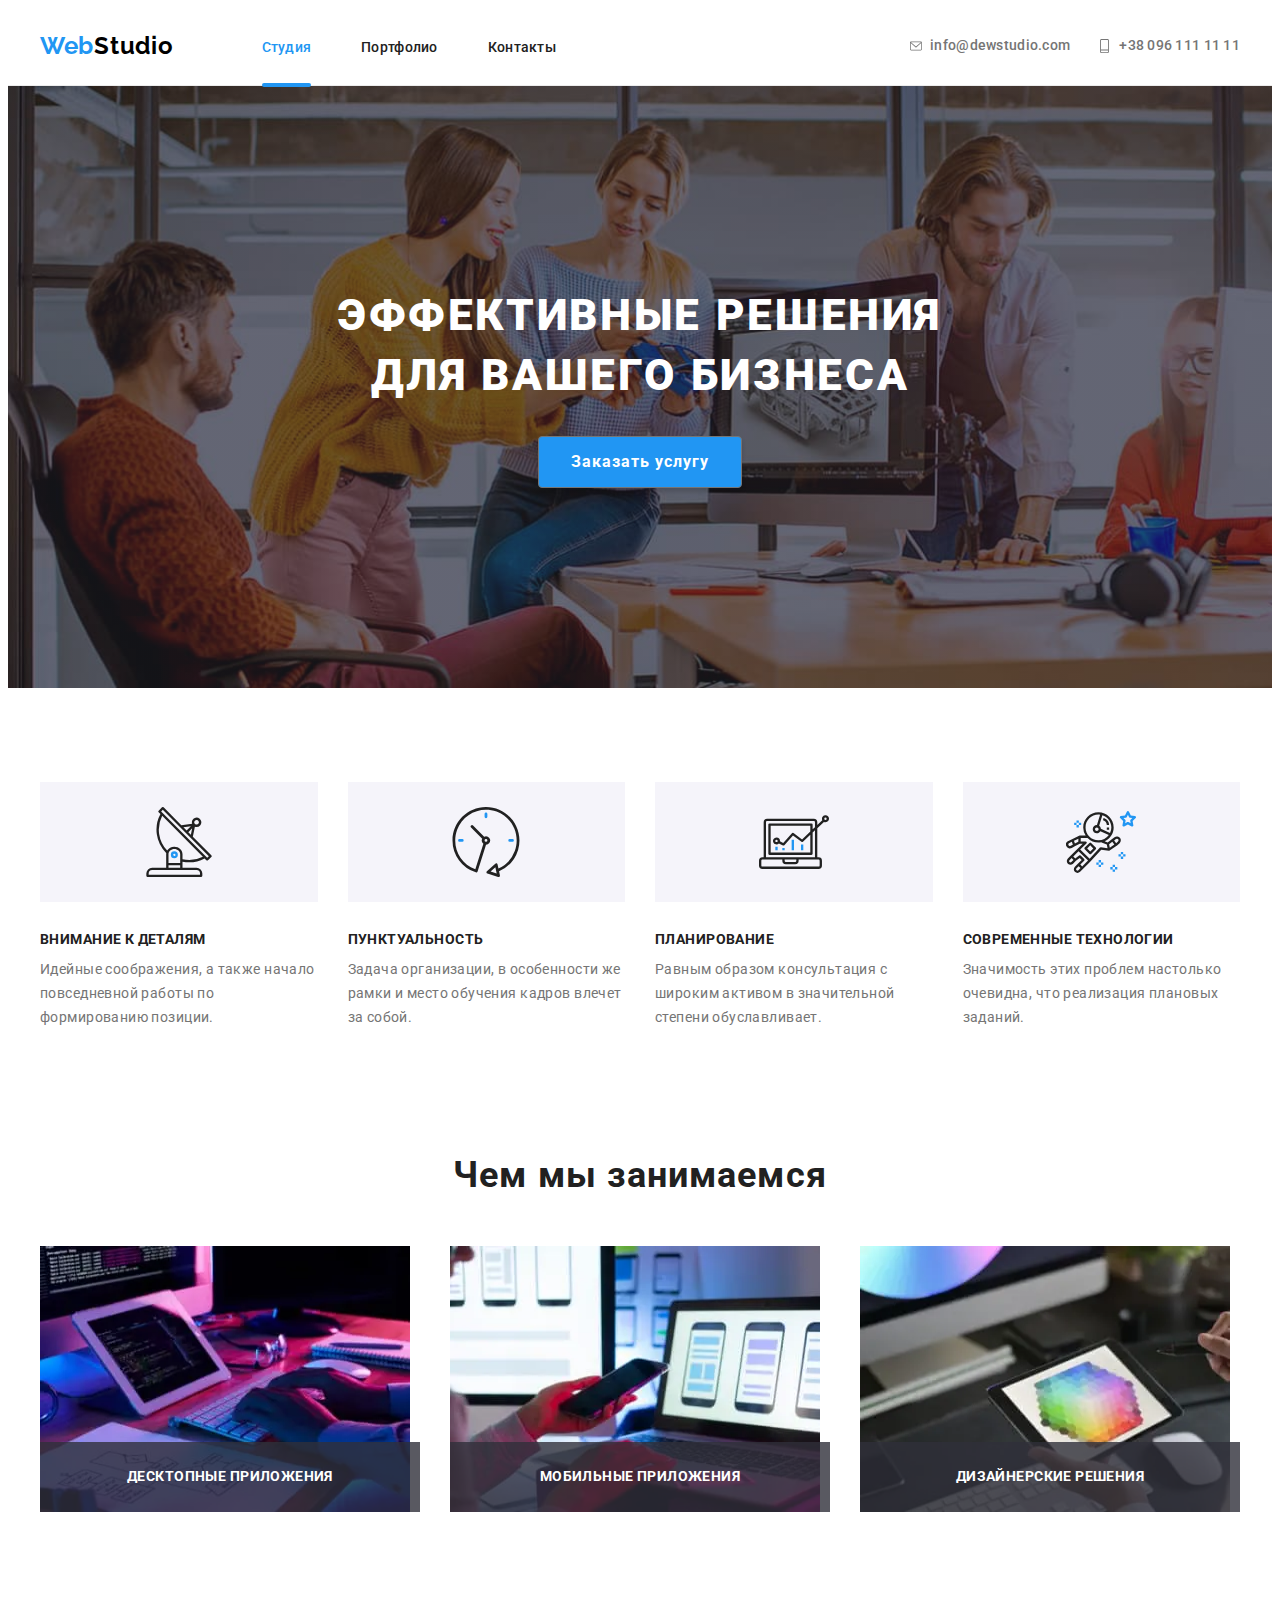
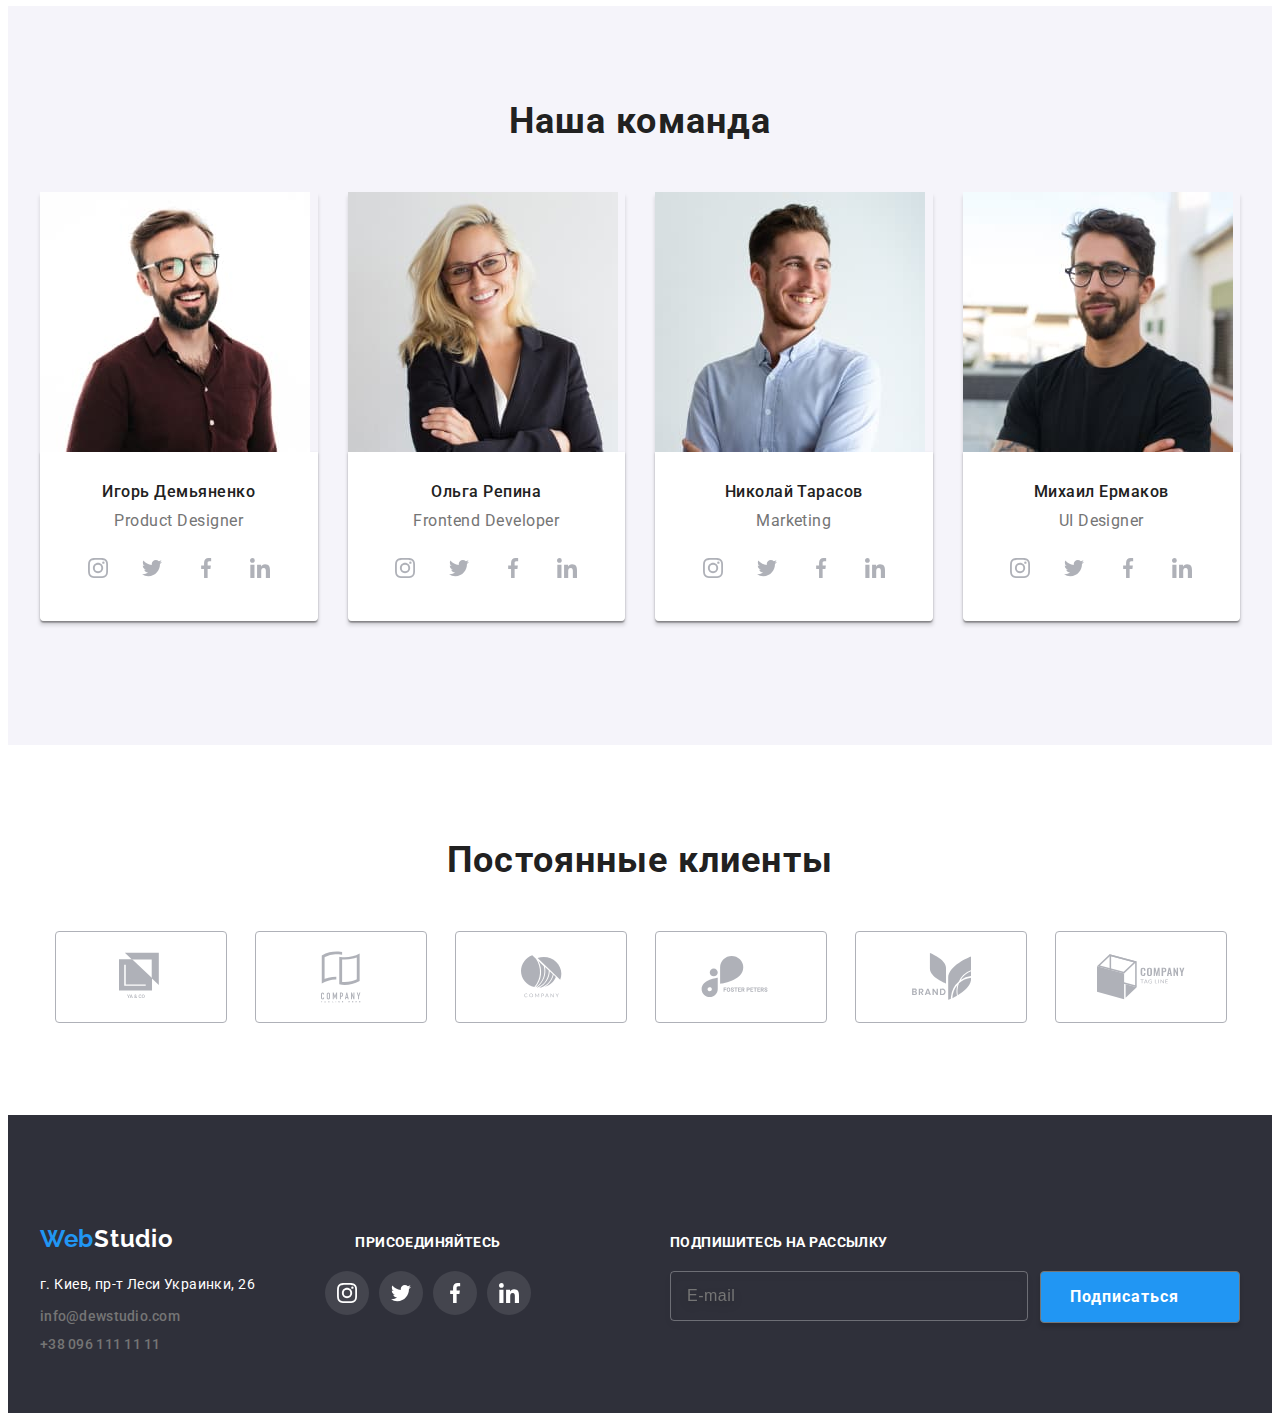
==== commit 175cf9ca: "saved" ====
--- a/index.html
+++ b/index.html
@@ -21,10 +21,10 @@
             <nav class="navigation">
                 <ul class="navigation__list list">
                     <li class="navigation__list-item">
-                        <a class="link navigation-list__link active-link" href="">Студия</a>
+                        <a class="link navigation-list__link active-link" href="./index.html">Студия</a>
                     </li>
                     <li class="navigation__list-item">
-                        <a class="link navigation-list__link" href="portfolio.html">Портфолио</a>
+                        <a class="link navigation-list__link" href="./portfolio.html">Портфолио</a>
                     </li>
                     <li class="navigation__list-item">
                         <a class="link navigation-list__link" href="">Контакты</a>
@@ -60,10 +60,10 @@
             <nav class="mobile-menu__navigation">
                 <ul class="mobile-menu__list list">
                     <li class="mobile-menu__item">
-                        <a href="" class="mobile-menu__link link">Студия</a>
+                        <a href="./index.html" class="mobile-menu__link link mobile-menu__aktive-link">Студия</a>
                     </li>
                     <li class="mobile-menu__item">
-                        <a href="" class="mobile-menu__link link">Портфолио</a>
+                        <a href="./portfolio.html" class="mobile-menu__link link">Портфолио</a>
                     </li>
                     <li class="mobile-menu__item">
                         <a href="" class="mobile-menu__link link">Контакты</a>
--- a/css/main.min.css
+++ b/css/main.min.css
@@ -1,2 +1,2 @@
-:root{--main-font: "Roboto", sans-serif;--secondary-font: "Raleway", sans-serif;--accent-color: #2196f3;--text-color-site: #757575;--text-color-title: #212121;--dark-color-theme: #000;--white-color-theme: #fff;--backgrund-hero-footer: #2f303a;--font-weight-text-site: 400;--font-weight-text-title: 700;--font-weight-text: 500}.visualy-hidden{position:absolute !important;clip:rect(1px 1px 1px 1px);clip:rect(1px, 1px, 1px, 1px);padding:0 !important;border:0 !important;height:1px !important;width:1px !important;overflow:hidden}body{font-family:var(--main-font);font-weight:var(--font-weight-text-site);color:var(--text-color-site)}h1,h2,h3,h4,h5,h6,p{margin:0}ul,ol{margin:0;padding:0}img{display:block}.link{text-decoration:none}.list{list-style:none}.address{font-style:normal}.container{padding-left:15px;padding-right:15px}.header .container{display:flex;align-items:center;justify-content:space-between}@media screen and (min-width: 480px){.container{width:480px;margin:0 auto}}@media screen and (min-width: 768px){.container{width:768px}}@media screen and (min-width: 1200px){.container{width:1200px}}.logo{font-size:24px;font-weight:700;line-height:1.17;letter-spacing:.03em;font-family:var(--secondary-font)}.logo__accent{color:var(--accent-color)}.logo_white-theme{color:var(--dark-color-theme)}.logo_dark-theme{display:block;color:var(--white-color-theme);margin-bottom:20px}.backdrop{position:fixed;top:0;right:0;width:100%;height:100%;background-color:rgba(0,0,0,0.5);transition:all 250ms cubic-bezier(0.4, 0, 0.2, 1)}.modal{position:absolute;top:50%;left:50%;transform:translate(-50%, -50%);width:528px;height:580px;background-color:var(--white-color-theme)}.btn-close-modal{position:absolute;height:30px;width:30px;top:8px;right:8px;background-color:transparent;border-radius:50%;border:1px solid rgba(0,0,0,0.1);cursor:pointer;display:flex;justify-content:center;align-items:center}.btn-close-modal:hover,.btn-close-modal:focus{fill:var(--accent-color)}.is-hidden{opacity:0;visibility:hidden;pointer-events:none}.modal-form{display:flex;flex-direction:column}.modal-form__field{font-size:12px;line-height:1.17;letter-spacing:0.01em;color:#757575}.modal-form__input{width:100%;height:40px;border:1px solid rgba(33,33,33,0.2);box-sizing:border-box;border-radius:4px;padding-left:42px;margin-top:4px;margin-bottom:10px;cursor:pointer;transition:border-color 250ms cubic-bezier(0.4, 0, 0.2, 1)}.modal-form__input:focus{outline:none;border-color:var(--accent-color)}.modal-form__icon{position:absolute;top:50%;left:12px;transform:translateY(-50%);width:18px;height:18px;transition:fill 250ms cubic-bezier(0.4, 0, 0.2, 1)}.modal-form-input:focus+.modal-form__icon{fill:var(--accent-color);transition:fill 250ms cubic-bezier(0.4, 0, 0.2, 1)}.modal-form__input-wraper{position:relative}.modal-form__message{width:100%;height:120px;border:1px solid rgba(33,33,33,0.2);box-sizing:border-box;border-radius:4px;padding:12px 16px;margin-bottom:25px;resize:none;font-size:14px;line-height:1.14;letter-spacing:0.01em;transition:border-color 250ms cubic-bezier(0.4, 0, 0.2, 1)}.modal-form__message::placeholder{color:rgba(117,117,117,0.5)}.modal-form__message:focus{outline:none;border-color:var(--accent-color)}.modal-form__check-desc{display:flex;align-items:center;font-size:14px;line-height:1.71;letter-spacing:0.03em;cursor:pointer;margin-bottom:30px;color:#757575}.modal-form__check-desc::before{display:block;content:"";width:16px;height:16px;border:1px solid #000;margin-right:7px;transition:outline 250ms cubic-bezier(0.4, 0, 0.2, 1);transition:background-color 250ms cubic-bezier(0.4, 0, 0.2, 1)}.modal-form__term:checked+.modal-form__check-desc::before{background-image:url("../images/icon-check.svg");background-color:var(--accent-color);background-position:center;background-size:contain;background-origin:border-box;border-color:var(--accent-color)}.modal-form__term:focus+.modal-form__check-desc::before{outline:1px solid var(--accent-color)}.burger-btn{background-color:transparent;border:none;padding:0}.mobile-menu__close-btn{background-color:transparent;border:none;padding:0}.mobile-menu__close-icon{position:absolute;top:10px;right:15px}.modal-btn{min-width:200px;padding:10px 32px;border:1px solid var(--text-color-site);font-family:inherit;font-weight:700;font-size:16px;line-height:1.88;cursor:pointer;display:flex;justify-content:center;align-items:center;letter-spacing:0.06em;color:var(--white-color-theme);background:var(--accent-color);box-shadow:0px 4px 4px rgba(0,0,0,0.15);border-radius:4px;margin:0 auto;transition:color 250ms cubic-bezier(0.4, 0, 0.2, 1),background-color 250ms cubic-bezier(0.4, 0, 0.2, 1)}.modal-btn:hover,.modal-btn:focus{background-color:#2084d6;animation-duration:1000ms;animation-iteration-count:10}.footer-btn{max-width:200px;padding:10px 28px 10px 29px;border:1px solid var(--text-color-site);font-family:inherit;font-weight:700;font-size:16px;line-height:1.88;cursor:pointer;display:flex;justify-content:center;align-items:center;letter-spacing:0.06em;color:var(--white-color-theme);background:var(--accent-color);box-shadow:0px 4px 4px rgba(0,0,0,0.15);border-radius:4px;margin:0 auto;margin-top:20px;transition:color 250ms cubic-bezier(0.4, 0, 0.2, 1),background-color 250ms cubic-bezier(0.4, 0, 0.2, 1)}.footer-btn:hover,.footer-btn:focus{background-color:#2084d6;animation-duration:1000ms;animation-iteration-count:10}@media screen and (min-width: 1200px){.footer-btn{margin:0}}.footer-btn-icon{fill:currentColor;margin-left:10px}.filter-btn{font-family:inherit;font-weight:var(--font-weight-text);font-size:16px;line-height:1.63;text-align:center;letter-spacing:0.03em;cursor:pointer;color:var(--text-color-title);background:#f5f4fa;border-radius:4px;border:1px solid transparent;padding:6px 22px;transition:color 250ms cubic-bezier(0.4, 0, 0.2, 1),background-color 250ms cubic-bezier(0.4, 0, 0.2, 1)}.filter-btn:hover,.filter-btn:focus{background-color:var(--accent-color);color:var(--white-color-theme);box-shadow:0px 3px 1px rgba(0,0,0,0.1),0px 1px 2px rgba(0,0,0,0.08),0px 2px 2px rgba(0,0,0,0.12)}.title{font-family:var(--main-font);font-weight:var(--font-weight-text-title);font-size:36px;line-height:1.17;text-align:center;letter-spacing:0.03em;color:var(--text-color-title);margin-bottom:50px}@media screen and (max-width: 767px){.hero__title{font-size:26px;font-weight:900;line-height:1.62;letter-spacing:.06em;margin-left:auto;margin-right:auto;max-width:360px;text-align:center;text-transform:uppercase;color:var(--white-color-theme);margin-bottom:30px}}@media screen and (min-width: 768px){.hero__title{font-size:26px;font-weight:900;line-height:1.62;letter-spacing:.06em;margin-left:auto;margin-right:auto;max-width:360px;text-align:center;text-transform:uppercase;color:var(--white-color-theme);margin-bottom:30px}}@media screen and (min-width: 1200px){.hero__title{font-size:44px;font-weight:900;line-height:1.36;letter-spacing:.06em;margin-left:auto;margin-right:auto;max-width:696px;text-align:center;text-transform:uppercase;color:var(--white-color-theme);margin-bottom:30px}}.social-list,.footer-social-list{display:flex;flex-wrap:wrap;justify-content:center;align-items:center}.social-list__item:not(:last-child){margin-right:10px}.social-list__link{width:44px;height:44px;display:flex;justify-content:center;align-items:center;background-color:#fff;border-radius:50%;transition:background-color 250ms cubic-bezier(0.4, 0, 0.2, 1)}.social-list__link:hover,.social-list__link:focus{background-color:var(--accent-color)}.social-list__icon{width:20px;height:20px;fill:#afb1b8}.social-list__link:hover .social-list__icon,.social-list__link:focus .social-list__icon{fill:var(--white-color-theme);transition:fill 250ms cubic-bezier(0.4, 0, 0.2, 1)}.footer-social-list__link{width:44px;height:44px;display:flex;justify-content:center;align-items:center;flex-wrap:wrap;background-color:rgba(255,255,255,0.1);border-radius:50%;transition:background-color 250ms cubic-bezier(0.4, 0, 0.2, 1)}.footer-social-list__link:hover,.footer-social-list__link:focus{background-color:var(--accent-color)}.footer-social-list__icon{width:20px;height:20px;fill:var(--white-color-theme)}.footer-social-list__link:hover .footer-social-list__icon,.footer-social-list__link:focus .footer-social-list__icon{fill:var(--white-color-theme);transition:fill 250ms cubic-bezier(0.4, 0, 0.2, 1)}.footer-suptitle{display:block;font-weight:bold;font-size:14px;line-height:1.14;letter-spacing:0.03em;text-transform:uppercase;color:var(--white-color-theme);margin-bottom:20px}.modal-container__suptitle{display:flex;font-size:20px;line-height:1.15;text-align:center;justify-content:center;letter-spacing:0.03em;color:var(--text-color-title);margin-bottom:12px}.advantages-list__suptitle{display:flex;align-items:center;justify-content:center;font-weight:700;font-size:14px;line-height:1.14;letter-spacing:0.03em;text-transform:uppercase;color:var(--text-color-title);margin-bottom:10px;width:270px}@media screen and (min-width: 768px){.advantages-list__suptitle{display:block}}.team-list__suptitle{font-weight:var(--font-weight-text);font-size:16px;line-height:1.19;text-align:center;letter-spacing:0.03em;color:var(--text-color-title);margin-bottom:10px}@media screen and (min-width: 1200px){.advantages-list__suptitle{margin-bottom:10px}}.header{padding-top:16px;padding-bottom:16px;border-bottom:1px solid #ececec}@media screen and (max-width: 767px){.mobile-menu{display:flex;flex-direction:column;justify-content:space-between;position:fixed;overflow-y:scroll;top:0;left:50%;width:100vw;max-width:480px;height:100vh;background:#ffffff;box-shadow:0px 4px 8px rgba(0,0,0,0.04),0px 2px 4px rgba(0,0,0,0.08),0px 1px 3px rgba(0,0,0,0.16);padding:48px 40px;transform:translateY(-100%) translateX(-50%);transition:transform 250ms cubic-bezier(0.4, 0, 0.2, 1)}.mobile-menu__item:not(:last-child){margin-bottom:32px}.mobile-menu__list{margin-bottom:306px}.mobile-menu__link{font-size:40px;font-weight:500;line-height:1.18;letter-spacing:.02em;color:#212121;transition:transform 250ms cubic-bezier(0.4, 0, 0.2, 1)}:hover,:focus{color:var(--accent-color)}.mobile-menu__communication-link_phone{font-size:34px;font-weight:500;line-height:1.18;letter-spacing:.02em;color:var(--accent-color)}.mobile-menu__communication-link_mail{display:block;margin-top:32px;font-size:24px;font-weight:500;line-height:1.17;letter-spacing:.02em;color:var(--text-color-site)}.mobile-menu__social-list{display:flex;margin-top:64px;margin-bottom:48px;flex-wrap:wrap}.mobile-menu__social-item{margin-right:10px}.mobile-menu__social-item::after{content:"";height:0px;width:22px;border:1px solid rgba(33,33,33,0.2);transform:rotate(90deg);margin-left:10px}.mobile-menu__social-link{font-size:18px;font-weight:500;line-height:1.22;letter-spacing:.02em;color:var(--accent-color);flex-wrap:wrap;align-items:center;justify-content:space-between}.is-open{transform:translateY(0) translateX(-50%)}.navigation{display:none}.communication-list{display:none}}@media screen and (min-width: 768px){.burger-btn{display:none}.mobile-menu{display:none}.header{padding:21px 0px;display:flex;align-items:center;justify-content:space-between;border-bottom:1px solid #ececec}.navigation__list{display:flex}.navigation__list-item:not(:last-child){margin-right:50px}.communication-list__link{font-weight:500;font-size:12px;line-height:1.17;letter-spacing:0.02em;color:var(--text-color-site);transition:color 250ms cubic-bezier(0.4, 0, 0.2, 1),background-color 250ms cubic-bezier(0.4, 0, 0.2, 1)}.communication-list__link:hover,.communication-list__link:focus{color:var(--accent-color)}.communication-list__icon-envelope{width:12px;height:10px;margin-right:8px;fill:currentColor}.communication-list__icon-phone{width:9px;height:14px;margin-right:10px;fill:currentColor}}@media screen and (min-width: 1199px){.header{position:relative;padding-top:24px;padding-bottom:25px;border-bottom:1px solid #ececec}.navigation__list{display:flex;align-items:center;justify-content:space-between;margin-left:88px}.communication-list{display:flex;align-items:center;margin-left:auto}.communication-list__link{font-weight:500;font-size:14px;line-height:1.14;letter-spacing:0.02em;color:var(--text-color-site);display:flex;align-items:center;justify-content:space-between;transition:color 250ms cubic-bezier(0.4, 0, 0.2, 1),background-color 250ms cubic-bezier(0.4, 0, 0.2, 1)}:hover,:focus{color:var(--accent-color)}.communication-list__item:not(:last-child){margin-right:30px}}.navigation-list__link{position:relative;padding:32px 0px 32px;font-size:14px;font-weight:500;line-height:1.14;letter-spacing:.02em;font-family:var(--main-font);color:#212121;transition:color 250ms cubic-bezier(0.4, 0, 0.2, 1)}.navigation-list__link:hover,.navigation-list__link:focus{color:var(--accent-color)}.active-link{color:var(--accent-color)}.active-link::after{content:"";display:block;position:absolute;height:4px;width:100%;background-color:var(--accent-color);bottom:0;border-radius:2px}.hero{padding:118px 0px}@media screen and (max-width: 768px){.hero__background{background-color:var(--backgrund-hero-footer);background-image:linear-gradient(rgba(47,48,58,0.4), rgba(47,48,58,0.4)),url("../images/hero/background-mobile.jpg");background-repeat:no-repeat;background-size:cover;text-align:center}}@media screen and (min-width: 768px){.hero__background{background-color:var(--backgrund-hero-footer);background-image:linear-gradient(rgba(47,48,58,0.4), rgba(47,48,58,0.4)),url("../images/hero/background-tablet .jpg");background-repeat:no-repeat;background-size:cover;padding:200px 0px}}@media screen and (min-width: 1200px){.hero__background{background-color:var(--backgrund-hero-footer);background-image:linear-gradient(rgba(47,48,58,0.4), rgba(47,48,58,0.4)),url("../images/hero/background-desktop.jpg");background-repeat:no-repeat;background-size:cover;padding:200px 0px}}.advantages{padding:94px 0px}@media screen and (min-width: 768px){.advantages-list{margin-left:-30px;margin-top:-30px;display:flex;flex-wrap:wrap}}@media screen and (min-width: 1200px){.advantages-list{flex-wrap:nowrap}}.adventages-list__item{margin-bottom:30px}@media screen and (min-width: 768px){.adventages-list__item{flex-basis:calc(100% / 2 - 30px);margin-left:30px;margin-top:30px}}@media screen and (min-width: 1200px){.adventages-list__item{flex-basis:calc(100% / 4 - 30px)}}.advantages-list__icon-container{display:flex;align-items:center;justify-content:center;margin-bottom:30px;background-color:#f5f4fa;max-width:450px;height:120px}.advantages-list__icon{width:70px;height:70px}.advantages-list__description{font-size:14px;line-height:1.71;letter-spacing:0.03em}@media screen and (max-width: 1199px){.service{display:none}}@media screen and (min-width: 1200px){.service{padding-bottom:94px}.service-list{display:flex;flex-wrap:wrap;margin-left:-30px;margin-top:-30px}.service-list__item{flex-basis:calc(100% / 3 - 30px);margin-left:30px;margin-top:30px;position:relative}.service-list__overlay-variety{font-weight:bold;font-size:14px;line-height:1.14;text-align:center;letter-spacing:0.03em;text-transform:uppercase;color:#ffffff;position:absolute;left:0;bottom:0;width:100%;height:70px;display:flex;justify-content:center;align-items:center;background-color:rgba(47,48,58,0.8)}}.team{background-color:#f5f4fa;padding:94px 0px}@media screen and (min-width: 768px){.team-list{margin-left:-30px;margin-top:-30px;display:flex;flex-wrap:wrap}}@media screen and (min-width: 1200px){.team-list{flex-wrap:nowrap}}.team-list__item{box-shadow:0px 4px 4px rgba(0,0,0,0.15);margin-bottom:30px}@media screen and (min-width: 768px){.team-list__item{flex-basis:calc(100% / 2 - 30px);margin-left:30px;margin-top:30px}}@media screen and (min-width: 1200px){.team-list__item{flex-basis:calc(100% / 4 - 30px)}}.team-list__content-wraper{padding-top:30px;padding-bottom:30px;text-align:center;background-color:#fff;border:1px solid #fff;border-top:none;border-radius:0px 0px 4px 4px;box-shadow:0px 1px 3px rgba(0,0,0,0.12),0px 1px 1px rgba(0,0,0,0.14),0px 2px 1px rgba(0,0,0,0.2)}.team-list__position{font-size:16px;line-height:1.19;text-align:center;letter-spacing:0.03em;margin-bottom:16px}.regular-customers{padding:94px 0px}.customers-list{display:flex;flex-wrap:wrap;justify-content:center}@media screen and (max-width: 479px){.customers-list{flex-direction:column}}@media screen and (min-width: 480px){.customers-list{margin-left:-30px;margin-top:-30px;display:flex}}@media screen and (min-width: 1200px){.customers-list{flex-wrap:nowrap;margin-left:0}}.customers-list__item{height:90px}@media screen and (max-width: 480px){.customers-list__item{margin-bottom:30px}}@media screen and (min-width: 480px){.customers-list__item{flex-basis:calc(100% / 2 - 30px);margin-left:30px;margin-top:30px;max-width:210px}}@media screen and (min-width: 768px){.customers-list__item{flex-basis:calc(100% / 3 - 30px);max-width:226px}}@media screen and (min-width: 1200px){.customers-list__item{max-width:170px;margin-left:0}.customers-list__item:not(:last-child){margin-right:30px}}.customers-list__link{width:100%;height:100%;display:flex;justify-content:center;align-items:center;border:1px solid #afb1b8;border-radius:4px;fill:#afb1b8;transition:fill 250ms cubic-bezier(0.4, 0, 0.2, 1),border-color 250ms cubic-bezier(0.4, 0, 0.2, 1)}@media screen and (min-width: 480px){.customers-list__link{max-width:210px}}@media screen and (min-width: 768px){.customers-list__link{max-width:226px}}@media screen and (min-width: 1200px){.customers-list__link{max-width:170px}}.customers-list__link:hover,.customers-list__link:focus{fill:var(--accent-color);border-color:var(--accent-color)}.footer{background-color:var(--backgrund-hero-footer);padding:60px 0px}.footer-adress{width:231px}.footer-address-container{text-align:center}.adress-list__link-map{font-size:14px;line-height:1.71;letter-spacing:0.03em;color:var(--white-color-theme);transition:color 250ms cubic-bezier(0.4, 0, 0.2, 1),background-color 250ms cubic-bezier(0.4, 0, 0.2, 1)}.adress-list__link-map:hover,.adress-list__link-map:focus{color:var(--accent-color)}.adress-list__link{font-weight:500;font-size:14px;line-height:1.14;letter-spacing:0.02em;color:var(--text-color-site);align-items:center;transition:color 250ms cubic-bezier(0.4, 0, 0.2, 1),background-color 250ms cubic-bezier(0.4, 0, 0.2, 1)}.adress-list__link:hover,.adress-list__link:focus{color:var(--accent-color)}.adress-list__item:not(:last-child){margin-bottom:8px}.footer-social-links-container{text-align:center;margin-top:60px}.footer-subscription{text-align:center;margin-top:60px}.subscription-form__input{font-size:16px;line-height:1.25;letter-spacing:0.03em;color:var(--white-color-theme);border:1px solid rgba(255,255,255,0.3);box-sizing:border-box;filter:drop-shadow(0px 4px 4px rgba(0,0,0,0.15));border-radius:4px;padding:15px 16px;width:100%;height:50px;background-color:transparent}@media screen and (min-width: 768px){.container-footer__wraper{display:flex;flex-wrap:wrap;justify-content:space-around;align-items:baseline}.footer-social-links-container{margin-top:0}.subscription-form__input{width:450px}}@media screen and (min-width: 1200px){.footer-subscription{text-align:left}.footer-subscription-container{display:flex}.container__footer{display:flex;align-items:baseline;justify-content:space-between}.footer-address-container{text-align:left}.adress-list__item:not(:last-child){margin-bottom:9px}.footer-social-links-container{margin-left:70px}.subscription-form__input{margin-right:12px;width:358px}}.filters-projects-section{padding:94px 0px}.filters-list{display:flex;justify-content:center;margin-bottom:50px}.filters-item:not(:last-child){margin-right:8px}.name-project{font-weight:700;font-size:18px;line-height:2;letter-spacing:0.06em;color:var(--text-color-title);margin-bottom:4px}.type-project{font-weight:normal;font-size:16px;line-height:1.87;letter-spacing:0.03em;color:#757575}.projects-list{display:flex;flex-wrap:wrap;margin-left:-30px;margin-top:-30px}.projects-item{transform:box-shadow 250ms cubic-bezier(0.4, 0, 0.2, 1);transition-property:box-shadow;transition-duration:250ms;transition-timing-function:cubic-bezier(0.4, 0, 0.2, 1);transition-delay:0s}.projects-item{flex-basis:calc(100% / 3 - 30px);margin-left:30px;margin-top:30px;border-top:1px solid #eeeeee}.projects-item:hover,.projects-item:focus{box-shadow:0px 1px 1px rgba(0,0,0,0.12),0px 4px 4px rgba(0,0,0,0.06),1px 4px 6px rgba(0,0,0,0.16)}.projects-list-content-wraper{padding:20px 24px;border:1px solid #eeeeee;border-top:none}.link-portfolio{color:var(--accent-color)}.link-portfolio::after{content:"";display:block;height:4px;width:78px;background-color:var(--accent-color);position:absolute;bottom:0;border-radius:2px}.project-list-content-hover{position:relative;overflow:hidden}.overlay{font-weight:normal;font-size:18px;line-height:1.56;letter-spacing:0.03em;padding:63px 24px;position:absolute;top:0;left:0;width:100%;height:100%;background-color:rgba(33,150,243,0.9);color:var(--white-color-theme);overflow:auto;transform:translateY(100%);transition:transform 250ms cubic-bezier(0.4, 0, 0.2, 1)}.name-project-link:hover .overlay,.name-project-link:focus .overlay{transform:translateY(0%)}
+:root{--main-font: "Roboto", sans-serif;--secondary-font: "Raleway", sans-serif;--accent-color: #2196f3;--text-color-site: #757575;--text-color-title: #212121;--dark-color-theme: #000;--white-color-theme: #fff;--backgrund-hero-footer: #2f303a;--font-weight-text-site: 400;--font-weight-text-title: 700;--font-weight-text: 500}.visualy-hidden{position:absolute !important;clip:rect(1px 1px 1px 1px);clip:rect(1px, 1px, 1px, 1px);padding:0 !important;border:0 !important;height:1px !important;width:1px !important;overflow:hidden}body{font-family:var(--main-font);font-weight:var(--font-weight-text-site);color:var(--text-color-site)}h1,h2,h3,h4,h5,h6,p{margin:0}ul,ol{margin:0;padding:0}img{display:block}.link{text-decoration:none}.list{list-style:none}.address{font-style:normal}.container{padding-left:15px;padding-right:15px}.header .container{display:flex;align-items:center;justify-content:space-between}@media screen and (min-width: 480px){.container{width:480px;margin:0 auto}}@media screen and (min-width: 768px){.container{width:768px}}@media screen and (min-width: 1200px){.container{width:1200px}}.logo{font-size:24px;font-weight:700;line-height:1.17;letter-spacing:.03em;font-family:var(--secondary-font)}.logo__accent{color:var(--accent-color)}.logo_white-theme{color:var(--dark-color-theme)}.logo_dark-theme{display:block;color:var(--white-color-theme);margin-bottom:20px}.backdrop{position:fixed;top:0;right:0;width:100%;height:100%;background-color:rgba(0,0,0,0.5);transition:all 250ms cubic-bezier(0.4, 0, 0.2, 1)}.modal{position:absolute;top:50%;left:50%;transform:translate(-50%, -50%);width:528px;height:580px;background-color:var(--white-color-theme)}.btn-close-modal{position:absolute;height:30px;width:30px;top:8px;right:8px;background-color:transparent;border-radius:50%;border:1px solid rgba(0,0,0,0.1);cursor:pointer;display:flex;justify-content:center;align-items:center}.btn-close-modal:hover,.btn-close-modal:focus{fill:var(--accent-color)}.is-hidden{opacity:0;visibility:hidden;pointer-events:none}.modal-form{display:flex;flex-direction:column}.modal-form__field{font-size:12px;line-height:1.17;letter-spacing:0.01em;color:#757575}.modal-form__input{width:100%;height:40px;border:1px solid rgba(33,33,33,0.2);box-sizing:border-box;border-radius:4px;padding-left:42px;margin-top:4px;margin-bottom:10px;cursor:pointer;transition:border-color 250ms cubic-bezier(0.4, 0, 0.2, 1)}.modal-form__input:focus{outline:none;border-color:var(--accent-color)}.modal-form__icon{position:absolute;top:50%;left:12px;transform:translateY(-50%);width:18px;height:18px;transition:fill 250ms cubic-bezier(0.4, 0, 0.2, 1)}.modal-form-input:focus+.modal-form__icon{fill:var(--accent-color);transition:fill 250ms cubic-bezier(0.4, 0, 0.2, 1)}.modal-form__input-wraper{position:relative}.modal-form__message{width:100%;height:120px;border:1px solid rgba(33,33,33,0.2);box-sizing:border-box;border-radius:4px;padding:12px 16px;margin-bottom:25px;resize:none;font-size:14px;line-height:1.14;letter-spacing:0.01em;transition:border-color 250ms cubic-bezier(0.4, 0, 0.2, 1)}.modal-form__message::placeholder{color:rgba(117,117,117,0.5)}.modal-form__message:focus{outline:none;border-color:var(--accent-color)}.modal-form__check-desc{display:flex;align-items:center;font-size:14px;line-height:1.71;letter-spacing:0.03em;cursor:pointer;margin-bottom:30px;color:#757575}.modal-form__check-desc::before{display:block;content:"";width:16px;height:16px;border:1px solid #000;margin-right:7px;transition:outline 250ms cubic-bezier(0.4, 0, 0.2, 1);transition:background-color 250ms cubic-bezier(0.4, 0, 0.2, 1)}.modal-form__term:checked+.modal-form__check-desc::before{background-image:url("../images/icon-check.svg");background-color:var(--accent-color);background-position:center;background-size:contain;background-origin:border-box;border-color:var(--accent-color)}.modal-form__term:focus+.modal-form__check-desc::before{outline:1px solid var(--accent-color)}.burger-btn{background-color:transparent;border:none;padding:0}.mobile-menu__close-btn{background-color:transparent;border:none;padding:0}.mobile-menu__close-icon{position:absolute;top:10px;right:15px}.modal-btn{min-width:200px;padding:10px 32px;border:1px solid var(--text-color-site);font-family:inherit;font-weight:700;font-size:16px;line-height:1.88;cursor:pointer;display:flex;justify-content:center;align-items:center;letter-spacing:0.06em;color:var(--white-color-theme);background:var(--accent-color);box-shadow:0px 4px 4px rgba(0,0,0,0.15);border-radius:4px;margin:0 auto;transition:color 250ms cubic-bezier(0.4, 0, 0.2, 1),background-color 250ms cubic-bezier(0.4, 0, 0.2, 1)}.modal-btn:hover,.modal-btn:focus{background-color:#2084d6;animation-duration:1000ms;animation-iteration-count:10}.footer-btn{max-width:200px;padding:10px 28px 10px 29px;border:1px solid var(--text-color-site);font-family:inherit;font-weight:700;font-size:16px;line-height:1.88;cursor:pointer;display:flex;justify-content:center;align-items:center;letter-spacing:0.06em;color:var(--white-color-theme);background:var(--accent-color);box-shadow:0px 4px 4px rgba(0,0,0,0.15);border-radius:4px;margin:0 auto;margin-top:20px;transition:color 250ms cubic-bezier(0.4, 0, 0.2, 1),background-color 250ms cubic-bezier(0.4, 0, 0.2, 1)}.footer-btn:hover,.footer-btn:focus{background-color:#2084d6;animation-duration:1000ms;animation-iteration-count:10}@media screen and (min-width: 1200px){.footer-btn{margin:0}}.footer-btn-icon{fill:currentColor;margin-left:10px}.filter-btn{font-family:inherit;font-weight:var(--font-weight-text);font-size:16px;line-height:1.63;text-align:center;letter-spacing:0.03em;cursor:pointer;color:var(--text-color-title);background:#f5f4fa;border-radius:4px;border:1px solid transparent;padding:6px 22px;transition:color 250ms cubic-bezier(0.4, 0, 0.2, 1),background-color 250ms cubic-bezier(0.4, 0, 0.2, 1)}.filter-btn:hover,.filter-btn:focus{background-color:var(--accent-color);color:var(--white-color-theme);box-shadow:0px 3px 1px rgba(0,0,0,0.1),0px 1px 2px rgba(0,0,0,0.08),0px 2px 2px rgba(0,0,0,0.12)}.title{font-family:var(--main-font);font-weight:var(--font-weight-text-title);font-size:36px;line-height:1.17;text-align:center;letter-spacing:0.03em;color:var(--text-color-title);margin-bottom:50px}@media screen and (max-width: 767px){.hero__title{font-size:26px;font-weight:900;line-height:1.62;letter-spacing:.06em;margin-left:auto;margin-right:auto;max-width:360px;text-align:center;text-transform:uppercase;color:var(--white-color-theme);margin-bottom:30px}}@media screen and (min-width: 768px){.hero__title{font-size:26px;font-weight:900;line-height:1.62;letter-spacing:.06em;margin-left:auto;margin-right:auto;max-width:360px;text-align:center;text-transform:uppercase;color:var(--white-color-theme);margin-bottom:30px}}@media screen and (min-width: 1200px){.hero__title{font-size:44px;font-weight:900;line-height:1.36;letter-spacing:.06em;margin-left:auto;margin-right:auto;max-width:696px;text-align:center;text-transform:uppercase;color:var(--white-color-theme);margin-bottom:30px}}.social-list,.footer-social-list{display:flex;flex-wrap:wrap;justify-content:center;align-items:center}.social-list__item:not(:last-child){margin-right:10px}.social-list__link{width:44px;height:44px;display:flex;justify-content:center;align-items:center;background-color:#fff;border-radius:50%;transition:background-color 250ms cubic-bezier(0.4, 0, 0.2, 1)}.social-list__link:hover,.social-list__link:focus{background-color:var(--accent-color)}.social-list__icon{width:20px;height:20px;fill:#afb1b8}.social-list__link:hover .social-list__icon,.social-list__link:focus .social-list__icon{fill:var(--white-color-theme);transition:fill 250ms cubic-bezier(0.4, 0, 0.2, 1)}.footer-social-list__link{width:44px;height:44px;display:flex;justify-content:center;align-items:center;flex-wrap:wrap;background-color:rgba(255,255,255,0.1);border-radius:50%;transition:background-color 250ms cubic-bezier(0.4, 0, 0.2, 1)}.footer-social-list__link:hover,.footer-social-list__link:focus{background-color:var(--accent-color)}.footer-social-list__icon{width:20px;height:20px;fill:var(--white-color-theme)}.footer-social-list__link:hover .footer-social-list__icon,.footer-social-list__link:focus .footer-social-list__icon{fill:var(--white-color-theme);transition:fill 250ms cubic-bezier(0.4, 0, 0.2, 1)}.footer-suptitle{display:block;font-weight:bold;font-size:14px;line-height:1.14;letter-spacing:0.03em;text-transform:uppercase;color:var(--white-color-theme);margin-bottom:20px}.modal-container__suptitle{display:flex;font-size:20px;line-height:1.15;text-align:center;justify-content:center;letter-spacing:0.03em;color:var(--text-color-title);margin-bottom:12px}.advantages-list__suptitle{display:flex;align-items:center;justify-content:center;font-weight:700;font-size:14px;line-height:1.14;letter-spacing:0.03em;text-transform:uppercase;color:var(--text-color-title);margin-bottom:10px;width:270px}@media screen and (min-width: 768px){.advantages-list__suptitle{display:block}}.team-list__suptitle{font-weight:var(--font-weight-text);font-size:16px;line-height:1.19;text-align:center;letter-spacing:0.03em;color:var(--text-color-title);margin-bottom:10px}@media screen and (min-width: 1200px){.advantages-list__suptitle{margin-bottom:10px}}.header{padding-top:16px;padding-bottom:16px;border-bottom:1px solid #ececec}@media screen and (max-width: 767px){.mobile-menu{display:flex;flex-direction:column;justify-content:space-between;position:fixed;overflow-y:scroll;top:0;left:50%;width:100vw;max-width:480px;height:100vh;background:#ffffff;box-shadow:0px 4px 8px rgba(0,0,0,0.04),0px 2px 4px rgba(0,0,0,0.08),0px 1px 3px rgba(0,0,0,0.16);padding:48px 40px;transform:translateY(-100%) translateX(-50%);transition:transform 250ms cubic-bezier(0.4, 0, 0.2, 1)}.mobile-menu__item:not(:last-child){margin-bottom:32px}.mobile-menu__list{margin-bottom:306px}.mobile-menu__link{font-size:40px;font-weight:500;line-height:1.18;letter-spacing:.02em;color:#212121;transition:transform 250ms cubic-bezier(0.4, 0, 0.2, 1)}:hover,:focus{color:var(--accent-color)}.mobile-menu__aktive-link{color:var(--accent-color)}.mobile-menu__communication-link_phone{font-size:34px;font-weight:500;line-height:1.18;letter-spacing:.02em;color:var(--accent-color)}.mobile-menu__communication-link_mail{display:block;margin-top:32px;font-size:24px;font-weight:500;line-height:1.17;letter-spacing:.02em;color:var(--text-color-site)}.mobile-menu__social-list{display:flex;margin-top:64px;margin-bottom:48px;flex-wrap:wrap}.mobile-menu__social-item{margin-right:10px}.mobile-menu__social-item::after{content:"";height:0px;width:22px;border:1px solid rgba(33,33,33,0.2);transform:rotate(90deg);margin-left:10px}.mobile-menu__social-link{font-size:18px;font-weight:500;line-height:1.22;letter-spacing:.02em;color:var(--accent-color);flex-wrap:wrap;align-items:center;justify-content:space-between}.is-open{transform:translateY(0) translateX(-50%)}.navigation{display:none}.communication-list{display:none}}@media screen and (min-width: 768px){.burger-btn{display:none}.mobile-menu{display:none}.header{padding:21px 0px;display:flex;align-items:center;justify-content:space-between;border-bottom:1px solid #ececec}.navigation__list{display:flex}.navigation__list-item:not(:last-child){margin-right:50px}.communication-list__link{font-weight:500;font-size:12px;line-height:1.17;letter-spacing:0.02em;color:var(--text-color-site);transition:color 250ms cubic-bezier(0.4, 0, 0.2, 1),background-color 250ms cubic-bezier(0.4, 0, 0.2, 1)}.communication-list__link:hover,.communication-list__link:focus{color:var(--accent-color)}.communication-list__icon-envelope{width:12px;height:10px;margin-right:8px;fill:currentColor}.communication-list__icon-phone{width:9px;height:14px;margin-right:10px;fill:currentColor}}@media screen and (min-width: 1199px){.header{position:relative;padding-top:24px;padding-bottom:25px;border-bottom:1px solid #ececec}.navigation__list{display:flex;align-items:center;justify-content:space-between;margin-left:88px}.communication-list{display:flex;align-items:center;margin-left:auto}.communication-list__link{font-weight:500;font-size:14px;line-height:1.14;letter-spacing:0.02em;color:var(--text-color-site);display:flex;align-items:center;justify-content:space-between;transition:color 250ms cubic-bezier(0.4, 0, 0.2, 1),background-color 250ms cubic-bezier(0.4, 0, 0.2, 1)}:hover,:focus{color:var(--accent-color)}.communication-list__item:not(:last-child){margin-right:30px}}.navigation-list__link{position:relative;padding:32px 0px 32px;font-size:14px;font-weight:500;line-height:1.14;letter-spacing:.02em;font-family:var(--main-font);color:#212121;transition:color 250ms cubic-bezier(0.4, 0, 0.2, 1)}.navigation-list__link:hover,.navigation-list__link:focus{color:var(--accent-color)}.active-link{color:var(--accent-color)}.active-link::after{content:"";display:block;position:absolute;height:4px;width:100%;background-color:var(--accent-color);bottom:0;border-radius:2px}.hero{padding:118px 0px}@media screen and (max-width: 768px){.hero__background{background-color:var(--backgrund-hero-footer);background-image:linear-gradient(rgba(47,48,58,0.4), rgba(47,48,58,0.4)),url("../images/hero/background-mobile.jpg");background-repeat:no-repeat;background-size:cover;text-align:center}}@media screen and (min-width: 768px){.hero__background{background-color:var(--backgrund-hero-footer);background-image:linear-gradient(rgba(47,48,58,0.4), rgba(47,48,58,0.4)),url("../images/hero/background-tablet .jpg");background-repeat:no-repeat;background-size:cover;padding:200px 0px}}@media screen and (min-width: 1200px){.hero__background{background-color:var(--backgrund-hero-footer);background-image:linear-gradient(rgba(47,48,58,0.4), rgba(47,48,58,0.4)),url("../images/hero/background-desktop.jpg");background-repeat:no-repeat;background-size:cover;padding:200px 0px}}.advantages{padding:94px 0px}@media screen and (min-width: 768px){.advantages-list{margin-left:-30px;margin-top:-30px;display:flex;flex-wrap:wrap}}@media screen and (min-width: 1200px){.advantages-list{flex-wrap:nowrap}}.adventages-list__item{margin-bottom:30px}@media screen and (min-width: 768px){.adventages-list__item{flex-basis:calc(100% / 2 - 30px);margin-left:30px;margin-top:30px}}@media screen and (min-width: 1200px){.adventages-list__item{flex-basis:calc(100% / 4 - 30px)}}.advantages-list__icon-container{display:flex;align-items:center;justify-content:center;margin-bottom:30px;background-color:#f5f4fa;max-width:450px;height:120px}.advantages-list__icon{width:70px;height:70px}.advantages-list__description{font-size:14px;line-height:1.71;letter-spacing:0.03em}@media screen and (max-width: 1199px){.service{display:none}}@media screen and (min-width: 1200px){.service{padding-bottom:94px}.service-list{display:flex;flex-wrap:wrap;margin-left:-30px;margin-top:-30px}.service-list__item{flex-basis:calc(100% / 3 - 30px);margin-left:30px;margin-top:30px;position:relative}.service-list__overlay-variety{font-weight:bold;font-size:14px;line-height:1.14;text-align:center;letter-spacing:0.03em;text-transform:uppercase;color:#ffffff;position:absolute;left:0;bottom:0;width:100%;height:70px;display:flex;justify-content:center;align-items:center;background-color:rgba(47,48,58,0.8)}}.team{background-color:#f5f4fa;padding:94px 0px}@media screen and (min-width: 768px){.team-list{margin-left:-30px;margin-top:-30px;display:flex;flex-wrap:wrap}}@media screen and (min-width: 1200px){.team-list{flex-wrap:nowrap}}.team-list__item{box-shadow:0px 4px 4px rgba(0,0,0,0.15);margin-bottom:30px}@media screen and (min-width: 768px){.team-list__item{flex-basis:calc(100% / 2 - 30px);margin-left:30px;margin-top:30px}}@media screen and (min-width: 1200px){.team-list__item{flex-basis:calc(100% / 4 - 30px)}}.team-list__content-wraper{padding-top:30px;padding-bottom:30px;text-align:center;background-color:#fff;border:1px solid #fff;border-top:none;border-radius:0px 0px 4px 4px;box-shadow:0px 1px 3px rgba(0,0,0,0.12),0px 1px 1px rgba(0,0,0,0.14),0px 2px 1px rgba(0,0,0,0.2)}.team-list__position{font-size:16px;line-height:1.19;text-align:center;letter-spacing:0.03em;margin-bottom:16px}.regular-customers{padding:94px 0px}.customers-list{display:flex;flex-wrap:wrap;justify-content:center}@media screen and (max-width: 479px){.customers-list{flex-direction:column}}@media screen and (min-width: 480px){.customers-list{margin-left:-30px;margin-top:-30px;display:flex}}@media screen and (min-width: 1200px){.customers-list{flex-wrap:nowrap;margin-left:0}}.customers-list__item{height:90px}@media screen and (max-width: 480px){.customers-list__item{margin-bottom:30px}}@media screen and (min-width: 480px){.customers-list__item{flex-basis:calc(100% / 2 - 30px);margin-left:30px;margin-top:30px;max-width:210px}}@media screen and (min-width: 768px){.customers-list__item{flex-basis:calc(100% / 3 - 30px);max-width:226px}}@media screen and (min-width: 1200px){.customers-list__item{max-width:170px;margin-left:0}.customers-list__item:not(:last-child){margin-right:30px}}.customers-list__link{width:100%;height:100%;display:flex;justify-content:center;align-items:center;border:1px solid #afb1b8;border-radius:4px;fill:#afb1b8;transition:fill 250ms cubic-bezier(0.4, 0, 0.2, 1),border-color 250ms cubic-bezier(0.4, 0, 0.2, 1)}@media screen and (min-width: 480px){.customers-list__link{max-width:210px}}@media screen and (min-width: 768px){.customers-list__link{max-width:226px}}@media screen and (min-width: 1200px){.customers-list__link{max-width:170px}}.customers-list__link:hover,.customers-list__link:focus{fill:var(--accent-color);border-color:var(--accent-color)}.footer{background-color:var(--backgrund-hero-footer);padding:60px 0px}.footer-address-container{text-align:center}.adress-list__link-map{font-size:14px;line-height:1.71;letter-spacing:0.03em;color:var(--white-color-theme);transition:color 250ms cubic-bezier(0.4, 0, 0.2, 1),background-color 250ms cubic-bezier(0.4, 0, 0.2, 1)}.adress-list__link-map:hover,.adress-list__link-map:focus{color:var(--accent-color)}.adress-list__link{font-weight:500;font-size:14px;line-height:1.14;letter-spacing:0.02em;color:var(--text-color-site);transition:color 250ms cubic-bezier(0.4, 0, 0.2, 1),background-color 250ms cubic-bezier(0.4, 0, 0.2, 1)}.adress-list__link:hover,.adress-list__link:focus{color:var(--accent-color)}.adress-list__item:not(:last-child){margin-bottom:8px}.footer-social-links-container{text-align:center;margin-top:60px}.footer-subscription{text-align:center;margin-top:60px}.subscription-form__input{font-size:16px;line-height:1.25;letter-spacing:0.03em;color:var(--white-color-theme);border:1px solid rgba(255,255,255,0.3);box-sizing:border-box;filter:drop-shadow(0px 4px 4px rgba(0,0,0,0.15));border-radius:4px;padding:15px 16px;width:100%;height:50px;background-color:transparent}@media screen and (min-width: 768px){.container-footer__wraper{display:flex;flex-wrap:wrap;justify-content:space-around;align-items:baseline}.footer-social-links-container{margin-top:0}.subscription-form__input{width:450px}}@media screen and (min-width: 1200px){.footer-subscription{text-align:left}.footer-subscription-container{display:flex}.container__footer{display:flex;align-items:baseline;justify-content:space-between}.footer-address-container{text-align:left}.adress-list__item:not(:last-child){margin-bottom:9px}.footer-social-links-container{margin-left:70px}.subscription-form__input{margin-right:12px;width:358px}}.filters-projects-section{padding:94px 0px}.filters-list{display:flex;justify-content:center;margin-bottom:50px}.filters-item:not(:last-child){margin-right:8px}.name-project{font-weight:700;font-size:18px;line-height:2;letter-spacing:0.06em;color:var(--text-color-title);margin-bottom:4px}.type-project{font-weight:normal;font-size:16px;line-height:1.87;letter-spacing:0.03em;color:#757575}.filters-list{display:flex;flex-wrap:wrap;margin-bottom:25px}@media screen and (min-width: 768px){.projects-list{margin-left:-30px;margin-top:-30px;display:flex;flex-wrap:wrap}}@media screen and (min-width: 1200px){.projects-list{flex-wrap:nowrap}}.projects-item{transform:box-shadow 250ms cubic-bezier(0.4, 0, 0.2, 1);transition-property:box-shadow;transition-duration:250ms;transition-timing-function:cubic-bezier(0.4, 0, 0.2, 1);transition-delay:0s}.projects-item{flex-basis:calc(100% / 3 - 30px);margin-left:30px;margin-top:30px;border-top:1px solid #eeeeee}.projects-item:hover,.projects-item:focus{box-shadow:0px 1px 1px rgba(0,0,0,0.12),0px 4px 4px rgba(0,0,0,0.06),1px 4px 6px rgba(0,0,0,0.16)}.projects-list-content-wraper{padding:20px 24px;border:1px solid #eeeeee;border-top:none}.link-portfolio{color:var(--accent-color)}.link-portfolio::after{content:"";display:block;height:4px;width:78px;background-color:var(--accent-color);position:absolute;bottom:0;border-radius:2px}.project-list-content-hover{position:relative;overflow:hidden}.overlay{font-weight:normal;font-size:18px;line-height:1.56;letter-spacing:0.03em;padding:63px 24px;position:absolute;top:0;left:0;width:100%;height:100%;background-color:rgba(33,150,243,0.9);color:var(--white-color-theme);overflow:auto;transform:translateY(100%);transition:transform 250ms cubic-bezier(0.4, 0, 0.2, 1)}.name-project-link:hover .overlay,.name-project-link:focus .overlay{transform:translateY(0%)}
 /*# sourceMappingURL=main.min.css.map */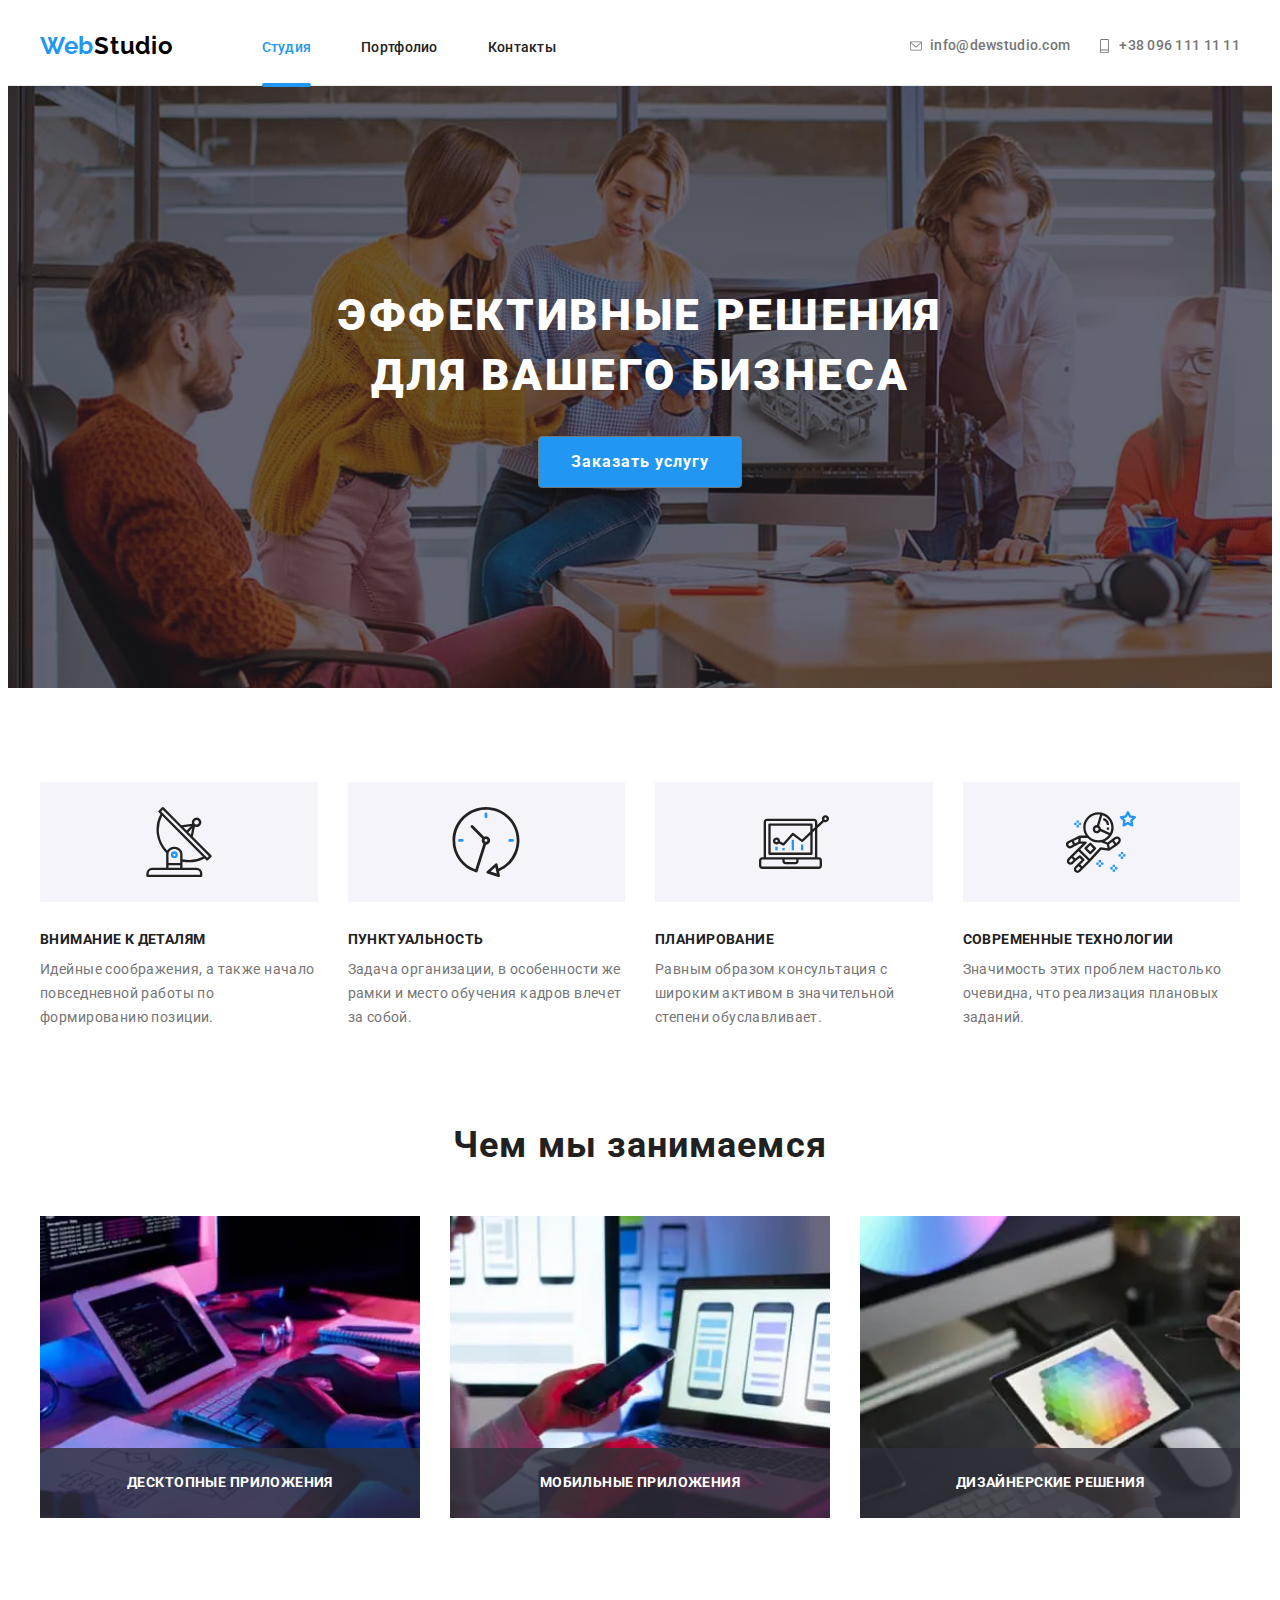
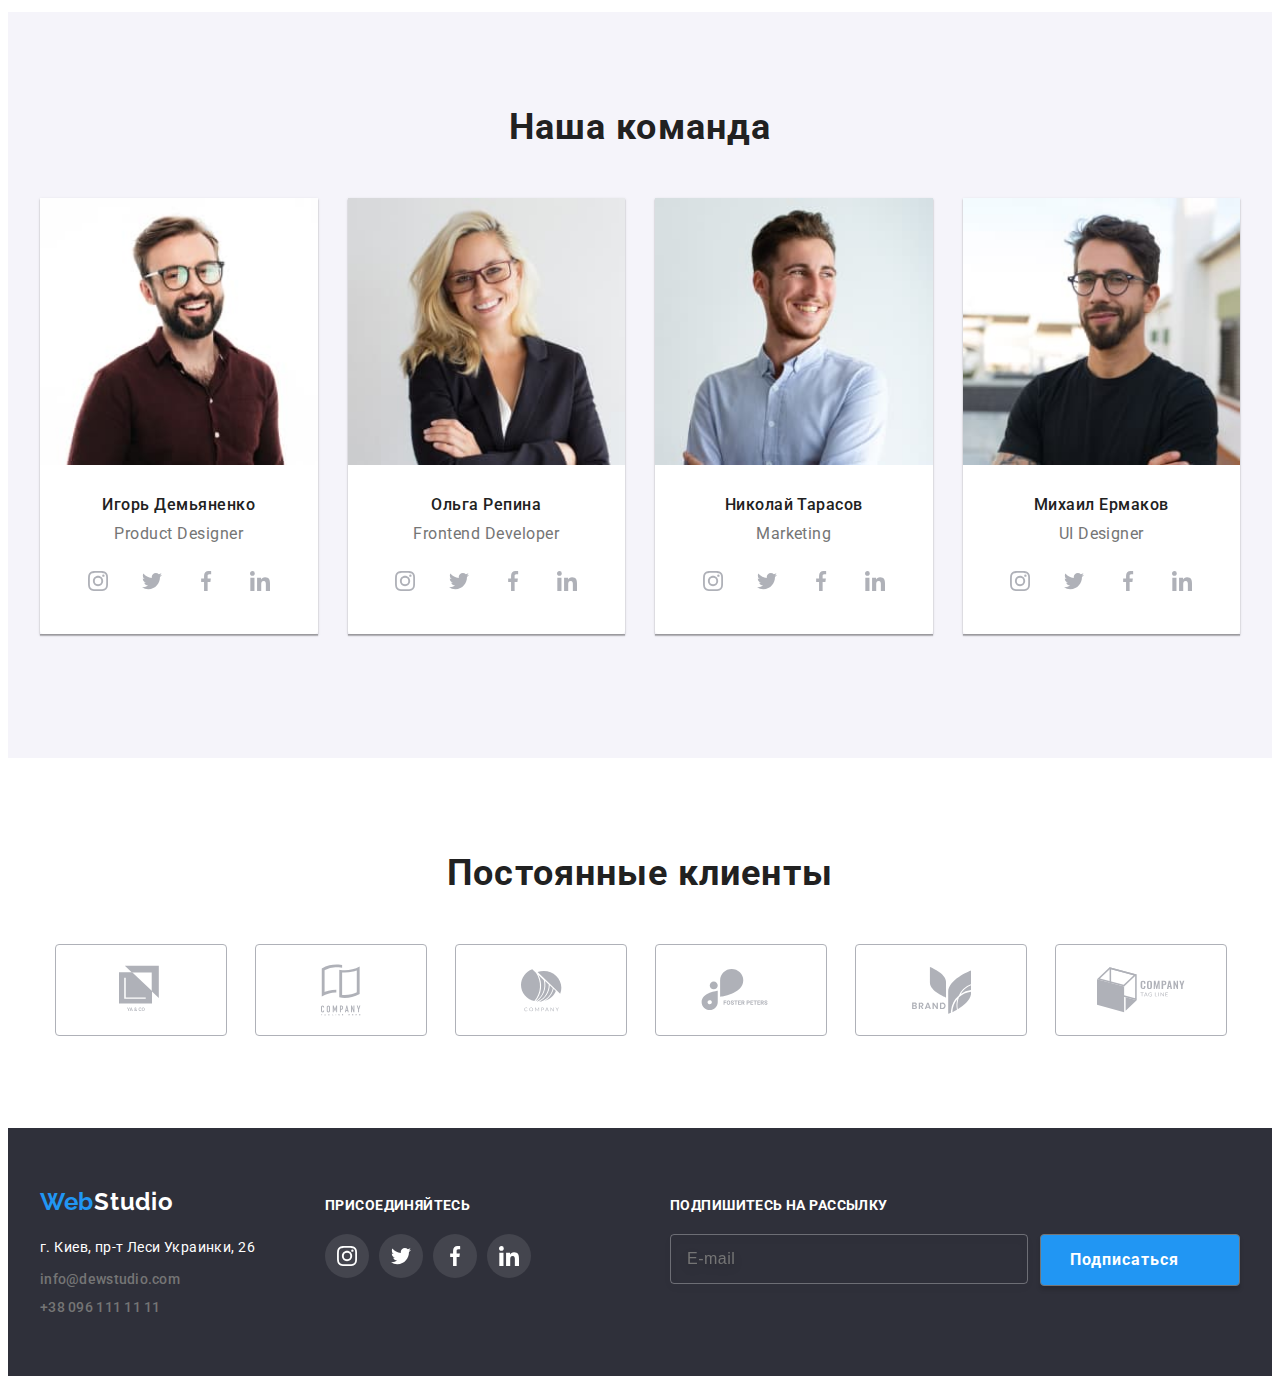
==== commit 124d946e: "fix" ====
--- a/index.html
+++ b/index.html
@@ -57,42 +57,44 @@
                     <use href="./images/sprite-modal.svg#icon-close"></use>
                 </svg>
             </button>
-            <nav class="mobile-menu__navigation">
-                <ul class="mobile-menu__list list">
-                    <li class="mobile-menu__item">
-                        <a href="./index.html" class="mobile-menu__link link mobile-menu__aktive-link">Студия</a>
-                    </li>
-                    <li class="mobile-menu__item">
-                        <a href="./portfolio.html" class="mobile-menu__link link">Портфолио</a>
-                    </li>
-                    <li class="mobile-menu__item">
-                        <a href="" class="mobile-menu__link link">Контакты</a>
-                    </li>
-                </ul>
-            </nav>
-            <div class="mobile-menu__communication-link_container">
-                <ul class="list mobile-menu__communication-list">
-                    <li class="mobile-menu_communication-item">
-                        <a class="link mobile-menu__communication-link_phone" href="tel:+380961111111">+38 096 111 11 11</a>
-                    </li>
-                    <li class="mobile-menu__communication-item">
-                        <a class="link mobile-menu__communication-link_mail" href="mailto:info@dewstudio.com">info@dewstudio.com</a>
-                    </li>
-                </ul>
-                <ul class="mobile-menu__social-list list">
-                    <li class="mobile-menu__social-item">
-                        <a href="" class="mobile-menu__social-link link">Instagram</a>
-                    </li>
-                    <li class="mobile-menu__social-item">
-                        <a href="" class="mobile-menu__social-link link">Twitter</a>
-                    </li>
-                    <li class="mobile-menu__social-item">
-                        <a href="" class="mobile-menu__social-link link">Facebook</a>
-                    </li>
-                    <li class="mobile-menu__social-item">
-                        <a href="" class="mobile-menu__social-link link">LinkedIn</a>
-                    </li>
-                </ul>
+            <div class="mobile-menu__navigation-container">
+                <nav class="mobile-menu__navigation">
+                    <ul class="mobile-menu__list list">
+                        <li class="mobile-menu__item">
+                            <a href="./index.html" class="mobile-menu__link link mobile-menu__aktive-link">Студия</a>
+                        </li>
+                        <li class="mobile-menu__item">
+                            <a href="./portfolio.html" class="mobile-menu__link link">Портфолио</a>
+                        </li>
+                        <li class="mobile-menu__item">
+                            <a href="" class="mobile-menu__link link">Контакты</a>
+                        </li>
+                    </ul>
+                </nav>
+                <div class="mobile-menu__communication-link_container">
+                    <ul class="list mobile-menu__communication-list">
+                        <li class="mobile-menu_communication-item">
+                            <a class="link mobile-menu__communication-link_phone" href="tel:+380961111111">+38 096 111 11 11</a>
+                        </li>
+                        <li class="mobile-menu__communication-item">
+                            <a class="link mobile-menu__communication-link_mail" href="mailto:info@dewstudio.com">info@dewstudio.com</a>
+                        </li>
+                    </ul>
+                    <ul class="mobile-menu__social-list list">
+                        <li class="mobile-menu__social-item">
+                            <a href="" class="mobile-menu__social-link link">Instagram</a>
+                        </li>
+                        <li class="mobile-menu__social-item">
+                            <a href="" class="mobile-menu__social-link link">Twitter</a>
+                        </li>
+                        <li class="mobile-menu__social-item">
+                            <a href="" class="mobile-menu__social-link link">Facebook</a>
+                        </li>
+                        <li class="mobile-menu__social-item">
+                            <a href="" class="mobile-menu__social-link link">LinkedIn</a>
+                        </li>
+                    </ul>
+                </div>
             </div>
         </div>
     </header>
@@ -117,9 +119,10 @@
                                 <use href="./images/sprite.svg#icon-antenna"></use>
                             </svg>
                         </div>
-                        <h3 class="advantages-list__suptitle">Внимание к деталям</h3>
-                        <p class="advantages-list__description">Идейные соображения, а также начало повседневной работы по формированию
-                            позиции.</p>
+                        <div class="advantages-text__ccontainer">
+                            <h3 class="advantages-list__suptitle">Внимание к деталям</h3>
+                        </div>
+                        <p class="advantages-list__description">Идейные соображения, а также начало повседневной работы по формированию позиции.</p>
                     </li>
                     <li class="adventages-list__item">
                         <div class="advantages-list__icon-container">
@@ -127,9 +130,10 @@
                                 <use href="./images/sprite.svg#icon-clock"></use>
                             </svg>
                         </div>
-                        <h3 class="advantages-list__suptitle">Пунктуальность</h3>
-                        <p class="advantages-list__description">Задача организации, в особенности же рамки и место обучения кадров влечет за
-                            собой.</p>
+                        <div class="advantages-text__ccontainer">
+                            <h3 class="advantages-list__suptitle">Пунктуальность</h3>
+                        </div>
+                        <p class="advantages-list__description">Задача организации, в особенности же рамки и место обучения кадров влечет за собой.</p>
                     </li>
                     <li class="adventages-list__item">
                         <div class="advantages-list__icon-container">
@@ -137,9 +141,10 @@
                                 <use href="./images/sprite.svg#icon-diagram"></use>
                             </svg>
                         </div>
-                        <h3 class="advantages-list__suptitle">Планирование</h3>
-                        <p class="advantages-list__description">Равным образом консультация с широким активом в значительной степени
-                            обуславливает.</p>
+                        <div class="advantages-text__ccontainer">
+                            <h3 class="advantages-list__suptitle">Планирование</h3>
+                        </div>
+                        <p class="advantages-list__description">Равным образом консультация с широким активом в значительной степени обуславливает.</p>
                     </li>
                     <li class="adventages-list__item">
                         <div class="advantages-list__icon-container">
@@ -147,9 +152,10 @@
                                 <use href="./images/sprite.svg#icon-astronaut"></use>
                             </svg>
                         </div>
-                        <h3 class="advantages-list__suptitle">Современные технологии</h3>
-                        <p class="advantages-list__description">Значимость этих проблем настолько очевидна, что реализация плановых заданий.
-                        </p>
+                        <div class="advantages-text__ccontainer">
+                            <h3 class="advantages-list__suptitle">Современные технологии</h3>
+                        </div>
+                        <p class="advantages-list__description">Значимость этих проблем настолько очевидна, что реализация плановых заданий.</p>
                     </li>
                 </ul>
             </div>
@@ -217,8 +223,8 @@
                         <picture>
                             <source srcset="./images/our_team/desktop/igor.jpg 1x, ./images/our_team/desktop/igor@2x.jpg 2x" media="(min-width:1200px)">
                             <source srcset="./images/our_team/tablet/tablet-igor.jpg 1x, ./images/our_team/tablet/tablet-igor@2x.jpg 2x" media="(min-width:768px)">
-                            <source srcset="./images/our_team/mobile/mobile-igor.jpg 1x, ./images/our_team/mobile/mobile-igor@2x.jpg 2x" media="(min-width:320px)">
-                            <img class="team-list__img" src="./images/our_team/desktop/igor.jpg" alt="Портрет Игоря Демьяненко" >
+                            <source srcset="./images/our_team/mobile/igor-mobile.jpg 1x, ./images/our_team/mobile/igor-mobile@2x.jpg 2x" media="(min-width:480px)">
+                            <img class="team-list__img" src="./images/our_team/mobile/igor-mobile.jpg" alt="Портрет Игоря Демьяненко" >
                         </picture>
                         <div class="team-list__content-wraper">
                             <h3 class="team-list__suptitle">Игорь Демьяненко</h3>
@@ -261,9 +267,9 @@
                                 media="(min-width:1200px)">
                             <source srcset="./images/our_team/tablet/tablet-olga.jpg 1x, ./images/our_team/tablet/tablet-olga@2x.jpg 2x"
                                 media="(min-width:768px)">
-                            <source srcset="./images/our_team/mobile/mobile-olga.jpg 1x, ./images/our_team/mobile/mobile-olga@2x.jpg 2x"
-                                media="(min-width:320px)">
-                            <img class="team-list__img" src="./images/our_team/desktop/olga.jpg" alt="Портрет Ольги Репиной">
+                            <source srcset="./images/our_team/mobile/olga-mobile.jpg 1x, ./images/our_team/mobile/olga-mobile@2x.jpg 2x"
+                                media="(min-width:480px)">
+                            <img class="team-list__img" src="./images/our_team/mobile/olga-mobile.jpg" alt="Портрет Ольги Репиной">
                         </picture>
                         <div class="team-list__content-wraper">
                             <h3 class="team-list__suptitle">Ольга Репина</h3>
@@ -306,9 +312,9 @@
                                 media="(min-width:1200px)">
                             <source srcset="./images/our_team/tablet/tablet-nikolay.jpg 1x, ./images/our_team/tablet/tablet-nikolay@2x.jpg 2x"
                                 media="(min-width:768px)">
-                            <source srcset="./images/our_team/mobile/mobile-nikolay.jpg 1x, ./images/our_team/mobile/mobile-nikolay@2x.jpg 2x"
+                            <source srcset="./images/our_team/mobile/nikolay-mobile.jpg 1x, ./images/our_team/mobile/nikolay-mobile@2x.jpg 2x"
                                 media="(min-width:480px)">
-                            <img class="team-list__img" src="./images/our_team/desktop/nikolay.jpg" alt="Портрет Николая Тарасова">
+                            <img class="team-list__img" src="./images/our_team/mobile/nikolay-mobile.jpg" alt="Портрет Николая Тарасова">
                         </picture>
                         <div class="team-list__content-wraper">
                             <h3 class="team-list__suptitle">Николай Тарасов</h3>
@@ -351,9 +357,9 @@
                                     media="(min-width:1200px)">
                                 <source srcset="./images/our_team/tablet/tablet-mikhail.jpg 1x, ./images/our_team/tablet/tablet-mikhail@2x.jpg 2x"
                                     media="(min-width:768px)">
-                                <source srcset="./images/our_team/mobile/mobile-mikhail.jpg 1x, ./images/our_team/mobile/mobile-mikhail@2x.jpg 2x"
-                                    media="(min-width:320px)">
-                                <img class="team-list__img" src="./images/our_team/desktop/mikhail.jpg" alt="Портрет Михаила Ермакова">
+                                <source srcset="./images/our_team/mobile/mikhail-mobile.jpg 1x, ./images/our_team/mobile/mikhail-mobile@2x.jpg 2x"
+                                    media="(min-width:480px)">
+                                <img class="team-list__img" src="./images/our_team/mobile/mikhail-mobile.jpg" alt="Портрет Михаила Ермакова">
                             </picture>
                         <div class="team-list__content-wraper">
                             <h3 class="team-list__suptitle">Михаил Ермаков</h3>
@@ -521,7 +527,7 @@
 
 
     <!--MODAL-->
-    <!-- <div class="backdrop is-hidden" data-modal>
+    <div class="backdrop is-hidden" data-modal>
         <div class="modal">
             <button type="button" class="btn-close-modal" data-modal-close>
                 <svg class="icon-close-modal" width="11" height="11">
@@ -571,9 +577,9 @@
                 </form>
             </div>
         </div>
-    </div> -->
+    </div>
 
     <script src="./js/modal-menu.js"></script>
-    <!-- <script src="./js/modal.js"></script> -->
+    <script src="./js/modal.js"></script> 
 </body>
 </html>--- a/css/main.min.css
+++ b/css/main.min.css
@@ -1,2 +1,2 @@
-:root{--main-font: "Roboto", sans-serif;--secondary-font: "Raleway", sans-serif;--accent-color: #2196f3;--text-color-site: #757575;--text-color-title: #212121;--dark-color-theme: #000;--white-color-theme: #fff;--backgrund-hero-footer: #2f303a;--font-weight-text-site: 400;--font-weight-text-title: 700;--font-weight-text: 500}.visualy-hidden{position:absolute !important;clip:rect(1px 1px 1px 1px);clip:rect(1px, 1px, 1px, 1px);padding:0 !important;border:0 !important;height:1px !important;width:1px !important;overflow:hidden}body{font-family:var(--main-font);font-weight:var(--font-weight-text-site);color:var(--text-color-site)}h1,h2,h3,h4,h5,h6,p{margin:0}ul,ol{margin:0;padding:0}img{display:block}.link{text-decoration:none}.list{list-style:none}.address{font-style:normal}.container{padding-left:15px;padding-right:15px}.header .container{display:flex;align-items:center;justify-content:space-between}@media screen and (min-width: 480px){.container{width:480px;margin:0 auto}}@media screen and (min-width: 768px){.container{width:768px}}@media screen and (min-width: 1200px){.container{width:1200px}}.logo{font-size:24px;font-weight:700;line-height:1.17;letter-spacing:.03em;font-family:var(--secondary-font)}.logo__accent{color:var(--accent-color)}.logo_white-theme{color:var(--dark-color-theme)}.logo_dark-theme{display:block;color:var(--white-color-theme);margin-bottom:20px}.backdrop{position:fixed;top:0;right:0;width:100%;height:100%;background-color:rgba(0,0,0,0.5);transition:all 250ms cubic-bezier(0.4, 0, 0.2, 1)}.modal{position:absolute;top:50%;left:50%;transform:translate(-50%, -50%);width:528px;height:580px;background-color:var(--white-color-theme)}.btn-close-modal{position:absolute;height:30px;width:30px;top:8px;right:8px;background-color:transparent;border-radius:50%;border:1px solid rgba(0,0,0,0.1);cursor:pointer;display:flex;justify-content:center;align-items:center}.btn-close-modal:hover,.btn-close-modal:focus{fill:var(--accent-color)}.is-hidden{opacity:0;visibility:hidden;pointer-events:none}.modal-form{display:flex;flex-direction:column}.modal-form__field{font-size:12px;line-height:1.17;letter-spacing:0.01em;color:#757575}.modal-form__input{width:100%;height:40px;border:1px solid rgba(33,33,33,0.2);box-sizing:border-box;border-radius:4px;padding-left:42px;margin-top:4px;margin-bottom:10px;cursor:pointer;transition:border-color 250ms cubic-bezier(0.4, 0, 0.2, 1)}.modal-form__input:focus{outline:none;border-color:var(--accent-color)}.modal-form__icon{position:absolute;top:50%;left:12px;transform:translateY(-50%);width:18px;height:18px;transition:fill 250ms cubic-bezier(0.4, 0, 0.2, 1)}.modal-form-input:focus+.modal-form__icon{fill:var(--accent-color);transition:fill 250ms cubic-bezier(0.4, 0, 0.2, 1)}.modal-form__input-wraper{position:relative}.modal-form__message{width:100%;height:120px;border:1px solid rgba(33,33,33,0.2);box-sizing:border-box;border-radius:4px;padding:12px 16px;margin-bottom:25px;resize:none;font-size:14px;line-height:1.14;letter-spacing:0.01em;transition:border-color 250ms cubic-bezier(0.4, 0, 0.2, 1)}.modal-form__message::placeholder{color:rgba(117,117,117,0.5)}.modal-form__message:focus{outline:none;border-color:var(--accent-color)}.modal-form__check-desc{display:flex;align-items:center;font-size:14px;line-height:1.71;letter-spacing:0.03em;cursor:pointer;margin-bottom:30px;color:#757575}.modal-form__check-desc::before{display:block;content:"";width:16px;height:16px;border:1px solid #000;margin-right:7px;transition:outline 250ms cubic-bezier(0.4, 0, 0.2, 1);transition:background-color 250ms cubic-bezier(0.4, 0, 0.2, 1)}.modal-form__term:checked+.modal-form__check-desc::before{background-image:url("../images/icon-check.svg");background-color:var(--accent-color);background-position:center;background-size:contain;background-origin:border-box;border-color:var(--accent-color)}.modal-form__term:focus+.modal-form__check-desc::before{outline:1px solid var(--accent-color)}.burger-btn{background-color:transparent;border:none;padding:0}.mobile-menu__close-btn{background-color:transparent;border:none;padding:0}.mobile-menu__close-icon{position:absolute;top:10px;right:15px}.modal-btn{min-width:200px;padding:10px 32px;border:1px solid var(--text-color-site);font-family:inherit;font-weight:700;font-size:16px;line-height:1.88;cursor:pointer;display:flex;justify-content:center;align-items:center;letter-spacing:0.06em;color:var(--white-color-theme);background:var(--accent-color);box-shadow:0px 4px 4px rgba(0,0,0,0.15);border-radius:4px;margin:0 auto;transition:color 250ms cubic-bezier(0.4, 0, 0.2, 1),background-color 250ms cubic-bezier(0.4, 0, 0.2, 1)}.modal-btn:hover,.modal-btn:focus{background-color:#2084d6;animation-duration:1000ms;animation-iteration-count:10}.footer-btn{max-width:200px;padding:10px 28px 10px 29px;border:1px solid var(--text-color-site);font-family:inherit;font-weight:700;font-size:16px;line-height:1.88;cursor:pointer;display:flex;justify-content:center;align-items:center;letter-spacing:0.06em;color:var(--white-color-theme);background:var(--accent-color);box-shadow:0px 4px 4px rgba(0,0,0,0.15);border-radius:4px;margin:0 auto;margin-top:20px;transition:color 250ms cubic-bezier(0.4, 0, 0.2, 1),background-color 250ms cubic-bezier(0.4, 0, 0.2, 1)}.footer-btn:hover,.footer-btn:focus{background-color:#2084d6;animation-duration:1000ms;animation-iteration-count:10}@media screen and (min-width: 1200px){.footer-btn{margin:0}}.footer-btn-icon{fill:currentColor;margin-left:10px}.filter-btn{font-family:inherit;font-weight:var(--font-weight-text);font-size:16px;line-height:1.63;text-align:center;letter-spacing:0.03em;cursor:pointer;color:var(--text-color-title);background:#f5f4fa;border-radius:4px;border:1px solid transparent;padding:6px 22px;transition:color 250ms cubic-bezier(0.4, 0, 0.2, 1),background-color 250ms cubic-bezier(0.4, 0, 0.2, 1)}.filter-btn:hover,.filter-btn:focus{background-color:var(--accent-color);color:var(--white-color-theme);box-shadow:0px 3px 1px rgba(0,0,0,0.1),0px 1px 2px rgba(0,0,0,0.08),0px 2px 2px rgba(0,0,0,0.12)}.title{font-family:var(--main-font);font-weight:var(--font-weight-text-title);font-size:36px;line-height:1.17;text-align:center;letter-spacing:0.03em;color:var(--text-color-title);margin-bottom:50px}@media screen and (max-width: 767px){.hero__title{font-size:26px;font-weight:900;line-height:1.62;letter-spacing:.06em;margin-left:auto;margin-right:auto;max-width:360px;text-align:center;text-transform:uppercase;color:var(--white-color-theme);margin-bottom:30px}}@media screen and (min-width: 768px){.hero__title{font-size:26px;font-weight:900;line-height:1.62;letter-spacing:.06em;margin-left:auto;margin-right:auto;max-width:360px;text-align:center;text-transform:uppercase;color:var(--white-color-theme);margin-bottom:30px}}@media screen and (min-width: 1200px){.hero__title{font-size:44px;font-weight:900;line-height:1.36;letter-spacing:.06em;margin-left:auto;margin-right:auto;max-width:696px;text-align:center;text-transform:uppercase;color:var(--white-color-theme);margin-bottom:30px}}.social-list,.footer-social-list{display:flex;flex-wrap:wrap;justify-content:center;align-items:center}.social-list__item:not(:last-child){margin-right:10px}.social-list__link{width:44px;height:44px;display:flex;justify-content:center;align-items:center;background-color:#fff;border-radius:50%;transition:background-color 250ms cubic-bezier(0.4, 0, 0.2, 1)}.social-list__link:hover,.social-list__link:focus{background-color:var(--accent-color)}.social-list__icon{width:20px;height:20px;fill:#afb1b8}.social-list__link:hover .social-list__icon,.social-list__link:focus .social-list__icon{fill:var(--white-color-theme);transition:fill 250ms cubic-bezier(0.4, 0, 0.2, 1)}.footer-social-list__link{width:44px;height:44px;display:flex;justify-content:center;align-items:center;flex-wrap:wrap;background-color:rgba(255,255,255,0.1);border-radius:50%;transition:background-color 250ms cubic-bezier(0.4, 0, 0.2, 1)}.footer-social-list__link:hover,.footer-social-list__link:focus{background-color:var(--accent-color)}.footer-social-list__icon{width:20px;height:20px;fill:var(--white-color-theme)}.footer-social-list__link:hover .footer-social-list__icon,.footer-social-list__link:focus .footer-social-list__icon{fill:var(--white-color-theme);transition:fill 250ms cubic-bezier(0.4, 0, 0.2, 1)}.footer-suptitle{display:block;font-weight:bold;font-size:14px;line-height:1.14;letter-spacing:0.03em;text-transform:uppercase;color:var(--white-color-theme);margin-bottom:20px}.modal-container__suptitle{display:flex;font-size:20px;line-height:1.15;text-align:center;justify-content:center;letter-spacing:0.03em;color:var(--text-color-title);margin-bottom:12px}.advantages-list__suptitle{display:flex;align-items:center;justify-content:center;font-weight:700;font-size:14px;line-height:1.14;letter-spacing:0.03em;text-transform:uppercase;color:var(--text-color-title);margin-bottom:10px;width:270px}@media screen and (min-width: 768px){.advantages-list__suptitle{display:block}}.team-list__suptitle{font-weight:var(--font-weight-text);font-size:16px;line-height:1.19;text-align:center;letter-spacing:0.03em;color:var(--text-color-title);margin-bottom:10px}@media screen and (min-width: 1200px){.advantages-list__suptitle{margin-bottom:10px}}.header{padding-top:16px;padding-bottom:16px;border-bottom:1px solid #ececec}@media screen and (max-width: 767px){.mobile-menu{display:flex;flex-direction:column;justify-content:space-between;position:fixed;overflow-y:scroll;top:0;left:50%;width:100vw;max-width:480px;height:100vh;background:#ffffff;box-shadow:0px 4px 8px rgba(0,0,0,0.04),0px 2px 4px rgba(0,0,0,0.08),0px 1px 3px rgba(0,0,0,0.16);padding:48px 40px;transform:translateY(-100%) translateX(-50%);transition:transform 250ms cubic-bezier(0.4, 0, 0.2, 1)}.mobile-menu__item:not(:last-child){margin-bottom:32px}.mobile-menu__list{margin-bottom:306px}.mobile-menu__link{font-size:40px;font-weight:500;line-height:1.18;letter-spacing:.02em;color:#212121;transition:transform 250ms cubic-bezier(0.4, 0, 0.2, 1)}:hover,:focus{color:var(--accent-color)}.mobile-menu__aktive-link{color:var(--accent-color)}.mobile-menu__communication-link_phone{font-size:34px;font-weight:500;line-height:1.18;letter-spacing:.02em;color:var(--accent-color)}.mobile-menu__communication-link_mail{display:block;margin-top:32px;font-size:24px;font-weight:500;line-height:1.17;letter-spacing:.02em;color:var(--text-color-site)}.mobile-menu__social-list{display:flex;margin-top:64px;margin-bottom:48px;flex-wrap:wrap}.mobile-menu__social-item{margin-right:10px}.mobile-menu__social-item::after{content:"";height:0px;width:22px;border:1px solid rgba(33,33,33,0.2);transform:rotate(90deg);margin-left:10px}.mobile-menu__social-link{font-size:18px;font-weight:500;line-height:1.22;letter-spacing:.02em;color:var(--accent-color);flex-wrap:wrap;align-items:center;justify-content:space-between}.is-open{transform:translateY(0) translateX(-50%)}.navigation{display:none}.communication-list{display:none}}@media screen and (min-width: 768px){.burger-btn{display:none}.mobile-menu{display:none}.header{padding:21px 0px;display:flex;align-items:center;justify-content:space-between;border-bottom:1px solid #ececec}.navigation__list{display:flex}.navigation__list-item:not(:last-child){margin-right:50px}.communication-list__link{font-weight:500;font-size:12px;line-height:1.17;letter-spacing:0.02em;color:var(--text-color-site);transition:color 250ms cubic-bezier(0.4, 0, 0.2, 1),background-color 250ms cubic-bezier(0.4, 0, 0.2, 1)}.communication-list__link:hover,.communication-list__link:focus{color:var(--accent-color)}.communication-list__icon-envelope{width:12px;height:10px;margin-right:8px;fill:currentColor}.communication-list__icon-phone{width:9px;height:14px;margin-right:10px;fill:currentColor}}@media screen and (min-width: 1199px){.header{position:relative;padding-top:24px;padding-bottom:25px;border-bottom:1px solid #ececec}.navigation__list{display:flex;align-items:center;justify-content:space-between;margin-left:88px}.communication-list{display:flex;align-items:center;margin-left:auto}.communication-list__link{font-weight:500;font-size:14px;line-height:1.14;letter-spacing:0.02em;color:var(--text-color-site);display:flex;align-items:center;justify-content:space-between;transition:color 250ms cubic-bezier(0.4, 0, 0.2, 1),background-color 250ms cubic-bezier(0.4, 0, 0.2, 1)}:hover,:focus{color:var(--accent-color)}.communication-list__item:not(:last-child){margin-right:30px}}.navigation-list__link{position:relative;padding:32px 0px 32px;font-size:14px;font-weight:500;line-height:1.14;letter-spacing:.02em;font-family:var(--main-font);color:#212121;transition:color 250ms cubic-bezier(0.4, 0, 0.2, 1)}.navigation-list__link:hover,.navigation-list__link:focus{color:var(--accent-color)}.active-link{color:var(--accent-color)}.active-link::after{content:"";display:block;position:absolute;height:4px;width:100%;background-color:var(--accent-color);bottom:0;border-radius:2px}.hero{padding:118px 0px}@media screen and (max-width: 768px){.hero__background{background-color:var(--backgrund-hero-footer);background-image:linear-gradient(rgba(47,48,58,0.4), rgba(47,48,58,0.4)),url("../images/hero/background-mobile.jpg");background-repeat:no-repeat;background-size:cover;text-align:center}}@media screen and (min-width: 768px){.hero__background{background-color:var(--backgrund-hero-footer);background-image:linear-gradient(rgba(47,48,58,0.4), rgba(47,48,58,0.4)),url("../images/hero/background-tablet .jpg");background-repeat:no-repeat;background-size:cover;padding:200px 0px}}@media screen and (min-width: 1200px){.hero__background{background-color:var(--backgrund-hero-footer);background-image:linear-gradient(rgba(47,48,58,0.4), rgba(47,48,58,0.4)),url("../images/hero/background-desktop.jpg");background-repeat:no-repeat;background-size:cover;padding:200px 0px}}.advantages{padding:94px 0px}@media screen and (min-width: 768px){.advantages-list{margin-left:-30px;margin-top:-30px;display:flex;flex-wrap:wrap}}@media screen and (min-width: 1200px){.advantages-list{flex-wrap:nowrap}}.adventages-list__item{margin-bottom:30px}@media screen and (min-width: 768px){.adventages-list__item{flex-basis:calc(100% / 2 - 30px);margin-left:30px;margin-top:30px}}@media screen and (min-width: 1200px){.adventages-list__item{flex-basis:calc(100% / 4 - 30px)}}.advantages-list__icon-container{display:flex;align-items:center;justify-content:center;margin-bottom:30px;background-color:#f5f4fa;max-width:450px;height:120px}.advantages-list__icon{width:70px;height:70px}.advantages-list__description{font-size:14px;line-height:1.71;letter-spacing:0.03em}@media screen and (max-width: 1199px){.service{display:none}}@media screen and (min-width: 1200px){.service{padding-bottom:94px}.service-list{display:flex;flex-wrap:wrap;margin-left:-30px;margin-top:-30px}.service-list__item{flex-basis:calc(100% / 3 - 30px);margin-left:30px;margin-top:30px;position:relative}.service-list__overlay-variety{font-weight:bold;font-size:14px;line-height:1.14;text-align:center;letter-spacing:0.03em;text-transform:uppercase;color:#ffffff;position:absolute;left:0;bottom:0;width:100%;height:70px;display:flex;justify-content:center;align-items:center;background-color:rgba(47,48,58,0.8)}}.team{background-color:#f5f4fa;padding:94px 0px}@media screen and (min-width: 768px){.team-list{margin-left:-30px;margin-top:-30px;display:flex;flex-wrap:wrap}}@media screen and (min-width: 1200px){.team-list{flex-wrap:nowrap}}.team-list__item{box-shadow:0px 4px 4px rgba(0,0,0,0.15);margin-bottom:30px}@media screen and (min-width: 768px){.team-list__item{flex-basis:calc(100% / 2 - 30px);margin-left:30px;margin-top:30px}}@media screen and (min-width: 1200px){.team-list__item{flex-basis:calc(100% / 4 - 30px)}}.team-list__content-wraper{padding-top:30px;padding-bottom:30px;text-align:center;background-color:#fff;border:1px solid #fff;border-top:none;border-radius:0px 0px 4px 4px;box-shadow:0px 1px 3px rgba(0,0,0,0.12),0px 1px 1px rgba(0,0,0,0.14),0px 2px 1px rgba(0,0,0,0.2)}.team-list__position{font-size:16px;line-height:1.19;text-align:center;letter-spacing:0.03em;margin-bottom:16px}.regular-customers{padding:94px 0px}.customers-list{display:flex;flex-wrap:wrap;justify-content:center}@media screen and (max-width: 479px){.customers-list{flex-direction:column}}@media screen and (min-width: 480px){.customers-list{margin-left:-30px;margin-top:-30px;display:flex}}@media screen and (min-width: 1200px){.customers-list{flex-wrap:nowrap;margin-left:0}}.customers-list__item{height:90px}@media screen and (max-width: 480px){.customers-list__item{margin-bottom:30px}}@media screen and (min-width: 480px){.customers-list__item{flex-basis:calc(100% / 2 - 30px);margin-left:30px;margin-top:30px;max-width:210px}}@media screen and (min-width: 768px){.customers-list__item{flex-basis:calc(100% / 3 - 30px);max-width:226px}}@media screen and (min-width: 1200px){.customers-list__item{max-width:170px;margin-left:0}.customers-list__item:not(:last-child){margin-right:30px}}.customers-list__link{width:100%;height:100%;display:flex;justify-content:center;align-items:center;border:1px solid #afb1b8;border-radius:4px;fill:#afb1b8;transition:fill 250ms cubic-bezier(0.4, 0, 0.2, 1),border-color 250ms cubic-bezier(0.4, 0, 0.2, 1)}@media screen and (min-width: 480px){.customers-list__link{max-width:210px}}@media screen and (min-width: 768px){.customers-list__link{max-width:226px}}@media screen and (min-width: 1200px){.customers-list__link{max-width:170px}}.customers-list__link:hover,.customers-list__link:focus{fill:var(--accent-color);border-color:var(--accent-color)}.footer{background-color:var(--backgrund-hero-footer);padding:60px 0px}.footer-address-container{text-align:center}.adress-list__link-map{font-size:14px;line-height:1.71;letter-spacing:0.03em;color:var(--white-color-theme);transition:color 250ms cubic-bezier(0.4, 0, 0.2, 1),background-color 250ms cubic-bezier(0.4, 0, 0.2, 1)}.adress-list__link-map:hover,.adress-list__link-map:focus{color:var(--accent-color)}.adress-list__link{font-weight:500;font-size:14px;line-height:1.14;letter-spacing:0.02em;color:var(--text-color-site);transition:color 250ms cubic-bezier(0.4, 0, 0.2, 1),background-color 250ms cubic-bezier(0.4, 0, 0.2, 1)}.adress-list__link:hover,.adress-list__link:focus{color:var(--accent-color)}.adress-list__item:not(:last-child){margin-bottom:8px}.footer-social-links-container{text-align:center;margin-top:60px}.footer-subscription{text-align:center;margin-top:60px}.subscription-form__input{font-size:16px;line-height:1.25;letter-spacing:0.03em;color:var(--white-color-theme);border:1px solid rgba(255,255,255,0.3);box-sizing:border-box;filter:drop-shadow(0px 4px 4px rgba(0,0,0,0.15));border-radius:4px;padding:15px 16px;width:100%;height:50px;background-color:transparent}@media screen and (min-width: 768px){.container-footer__wraper{display:flex;flex-wrap:wrap;justify-content:space-around;align-items:baseline}.footer-social-links-container{margin-top:0}.subscription-form__input{width:450px}}@media screen and (min-width: 1200px){.footer-subscription{text-align:left}.footer-subscription-container{display:flex}.container__footer{display:flex;align-items:baseline;justify-content:space-between}.footer-address-container{text-align:left}.adress-list__item:not(:last-child){margin-bottom:9px}.footer-social-links-container{margin-left:70px}.subscription-form__input{margin-right:12px;width:358px}}.filters-projects-section{padding:94px 0px}.filters-list{display:flex;justify-content:center;margin-bottom:50px}.filters-item:not(:last-child){margin-right:8px}.name-project{font-weight:700;font-size:18px;line-height:2;letter-spacing:0.06em;color:var(--text-color-title);margin-bottom:4px}.type-project{font-weight:normal;font-size:16px;line-height:1.87;letter-spacing:0.03em;color:#757575}.filters-list{display:flex;flex-wrap:wrap;margin-bottom:25px}@media screen and (min-width: 768px){.projects-list{margin-left:-30px;margin-top:-30px;display:flex;flex-wrap:wrap}}@media screen and (min-width: 1200px){.projects-list{flex-wrap:nowrap}}.projects-item{transform:box-shadow 250ms cubic-bezier(0.4, 0, 0.2, 1);transition-property:box-shadow;transition-duration:250ms;transition-timing-function:cubic-bezier(0.4, 0, 0.2, 1);transition-delay:0s}.projects-item{flex-basis:calc(100% / 3 - 30px);margin-left:30px;margin-top:30px;border-top:1px solid #eeeeee}.projects-item:hover,.projects-item:focus{box-shadow:0px 1px 1px rgba(0,0,0,0.12),0px 4px 4px rgba(0,0,0,0.06),1px 4px 6px rgba(0,0,0,0.16)}.projects-list-content-wraper{padding:20px 24px;border:1px solid #eeeeee;border-top:none}.link-portfolio{color:var(--accent-color)}.link-portfolio::after{content:"";display:block;height:4px;width:78px;background-color:var(--accent-color);position:absolute;bottom:0;border-radius:2px}.project-list-content-hover{position:relative;overflow:hidden}.overlay{font-weight:normal;font-size:18px;line-height:1.56;letter-spacing:0.03em;padding:63px 24px;position:absolute;top:0;left:0;width:100%;height:100%;background-color:rgba(33,150,243,0.9);color:var(--white-color-theme);overflow:auto;transform:translateY(100%);transition:transform 250ms cubic-bezier(0.4, 0, 0.2, 1)}.name-project-link:hover .overlay,.name-project-link:focus .overlay{transform:translateY(0%)}
+:root{--main-font: "Roboto", sans-serif;--secondary-font: "Raleway", sans-serif;--accent-color: #2196f3;--text-color-site: #757575;--text-color-title: #212121;--dark-color-theme: #000;--white-color-theme: #fff;--backgrund-hero-footer: #2f303a;--font-weight-text-site: 400;--font-weight-text-title: 700;--font-weight-text: 500}.visualy-hidden{position:absolute !important;clip:rect(1px 1px 1px 1px);clip:rect(1px, 1px, 1px, 1px);padding:0 !important;border:0 !important;height:1px !important;width:1px !important;overflow:hidden}body{font-family:var(--main-font);font-weight:var(--font-weight-text-site);color:var(--text-color-site)}h1,h2,h3,h4,h5,h6,p{margin:0}ul,ol{margin:0;padding:0}img{display:block;width:100%;height:auto}.link{text-decoration:none}.list{list-style:none}.address{font-style:normal}.container{padding-left:15px;padding-right:15px}.header .container{display:flex;align-items:center;justify-content:space-between}@media screen and (min-width: 480px){.container{width:480px;margin:0 auto}}@media screen and (min-width: 768px){.container{width:768px}}@media screen and (min-width: 1200px){.container{width:1200px}}.logo{font-size:24px;font-weight:700;line-height:1.17;letter-spacing:.03em;font-family:var(--secondary-font)}.logo__accent{color:var(--accent-color)}.logo_white-theme{color:var(--dark-color-theme)}.logo_dark-theme{display:block;color:var(--white-color-theme);margin-bottom:20px}.backdrop{position:fixed;top:0;right:0;width:100%;height:100%;background-color:rgba(0,0,0,0.5);transition:all 250ms cubic-bezier(0.4, 0, 0.2, 1)}.modal{position:absolute;top:50%;left:50%;transform:translate(-50%, -50%);width:100%;height:100%;max-width:450px;max-height:609px;padding:40px 40px;background-color:var(--white-color-theme);overflow:auto}@media screen and (min-width: 1200px){.modal{width:528px;height:580px}}.btn-close-modal{position:absolute;height:30px;width:30px;top:8px;right:8px;background-color:transparent;border-radius:50%;border:1px solid rgba(0,0,0,0.1);cursor:pointer;display:flex;justify-content:center;align-items:center}.btn-close-modal:hover,.btn-close-modal:focus{fill:var(--accent-color)}.is-hidden{opacity:0;visibility:hidden;pointer-events:none}.modal-form{display:flex;flex-direction:column}.modal-form__field{font-size:12px;line-height:1.17;letter-spacing:0.01em;color:#757575}.modal-form__input{width:100%;height:40px;border:1px solid rgba(33,33,33,0.2);box-sizing:border-box;border-radius:4px;padding-left:42px;margin-top:4px;margin-bottom:10px;cursor:pointer;transition:border-color 250ms cubic-bezier(0.4, 0, 0.2, 1)}.modal-form__input:focus{outline:none;border-color:var(--accent-color)}.modal-form__icon{position:absolute;top:50%;left:12px;transform:translateY(-50%);width:18px;height:18px;transition:fill 250ms cubic-bezier(0.4, 0, 0.2, 1)}.modal-form-input:focus+.modal-form__icon{fill:var(--accent-color);transition:fill 250ms cubic-bezier(0.4, 0, 0.2, 1)}.modal-form__input-wraper{position:relative}.modal-form__message{width:100%;height:120px;border:1px solid rgba(33,33,33,0.2);box-sizing:border-box;border-radius:4px;padding:12px 16px;margin-bottom:25px;resize:none;font-size:14px;line-height:1.14;letter-spacing:0.01em;transition:border-color 250ms cubic-bezier(0.4, 0, 0.2, 1)}.modal-form__message::placeholder{color:rgba(117,117,117,0.5)}.modal-form__message:focus{outline:none;border-color:var(--accent-color)}.modal-form__check-desc{display:flex;align-items:center;cursor:pointer;margin-bottom:30px;color:#757575;font-size:12px;line-height:1.17;letter-spacing:0.03em}.modal-form__check-desc::before{display:block;content:"";width:16px;height:16px;border:1px solid #000;margin-right:7px;transition:outline 250ms cubic-bezier(0.4, 0, 0.2, 1);transition:background-color 250ms cubic-bezier(0.4, 0, 0.2, 1)}.modal-form__term:checked+.modal-form__check-desc::before{background-image:url("../images/icon-check.svg");background-color:var(--accent-color);background-position:center;background-size:contain;background-origin:border-box;border-color:var(--accent-color)}.modal-form__term:focus+.modal-form__term:checked+.modal-form__check-desc::before{outline:1px solid var(--accent-color)}.burger-btn{background-color:transparent;border:none;padding:0}.mobile-menu__close-btn{background-color:transparent;border:none;padding:0}.mobile-menu__close-icon{position:absolute;top:10px;right:15px}.modal-btn{min-width:200px;padding:10px 32px;border:1px solid var(--text-color-site);font-family:inherit;font-weight:700;font-size:16px;line-height:1.88;cursor:pointer;display:flex;justify-content:center;align-items:center;letter-spacing:0.06em;color:var(--white-color-theme);background:var(--accent-color);box-shadow:0px 4px 4px rgba(0,0,0,0.15);border-radius:4px;margin:0 auto;transition:color 250ms cubic-bezier(0.4, 0, 0.2, 1),background-color 250ms cubic-bezier(0.4, 0, 0.2, 1)}.modal-btn:hover,.modal-btn:focus{background-color:#2084d6;animation-duration:1000ms;animation-iteration-count:10}.footer-btn{max-width:200px;padding:10px 28px 10px 29px;border:1px solid var(--text-color-site);font-family:inherit;font-weight:700;font-size:16px;line-height:1.88;cursor:pointer;display:flex;justify-content:center;align-items:center;letter-spacing:0.06em;color:var(--white-color-theme);background:var(--accent-color);box-shadow:0px 4px 4px rgba(0,0,0,0.15);border-radius:4px;margin:0 auto;margin-top:20px;transition:color 250ms cubic-bezier(0.4, 0, 0.2, 1),background-color 250ms cubic-bezier(0.4, 0, 0.2, 1)}.footer-btn:hover,.footer-btn:focus{background-color:#2084d6;animation-duration:1000ms;animation-iteration-count:10}@media screen and (min-width: 1200px){.footer-btn{margin:0}}.footer-btn-icon{fill:currentColor;margin-left:10px}.filter-btn{font-family:inherit;font-weight:var(--font-weight-text);font-size:16px;line-height:1.63;text-align:center;letter-spacing:0.03em;cursor:pointer;color:var(--text-color-title);background:#f5f4fa;border-radius:4px;border:1px solid transparent;padding:6px 22px;transition:color 250ms cubic-bezier(0.4, 0, 0.2, 1),background-color 250ms cubic-bezier(0.4, 0, 0.2, 1)}.filter-btn:hover,.filter-btn:focus{background-color:var(--accent-color);color:var(--white-color-theme);box-shadow:0px 3px 1px rgba(0,0,0,0.1),0px 1px 2px rgba(0,0,0,0.08),0px 2px 2px rgba(0,0,0,0.12)}.title{font-family:var(--main-font);font-weight:var(--font-weight-text-title);font-size:36px;line-height:1.17;text-align:center;letter-spacing:0.03em;color:var(--text-color-title);margin-bottom:50px}@media screen and (max-width: 767px){.hero__title{font-size:26px;font-weight:900;line-height:1.62;letter-spacing:.06em;margin-left:auto;margin-right:auto;max-width:360px;text-align:center;text-transform:uppercase;color:var(--white-color-theme);margin-bottom:30px}}@media screen and (min-width: 768px){.hero__title{font-size:26px;font-weight:900;line-height:1.62;letter-spacing:.06em;margin-left:auto;margin-right:auto;max-width:360px;text-align:center;text-transform:uppercase;color:var(--white-color-theme);margin-bottom:30px}}@media screen and (min-width: 1200px){.hero__title{font-size:44px;font-weight:900;line-height:1.36;letter-spacing:.06em;margin-left:auto;margin-right:auto;max-width:696px;text-align:center;text-transform:uppercase;color:var(--white-color-theme);margin-bottom:30px}}.social-list,.footer-social-list{display:flex;flex-wrap:wrap;justify-content:center;align-items:center}.social-list__item:not(:last-child){margin-right:10px}.social-list__link{width:44px;height:44px;display:flex;justify-content:center;align-items:center;background-color:#fff;border-radius:50%;transition:background-color 250ms cubic-bezier(0.4, 0, 0.2, 1)}.social-list__link:hover,.social-list__link:focus{background-color:var(--accent-color)}.social-list__icon{width:20px;height:20px;fill:#afb1b8}.social-list__link:hover .social-list__icon,.social-list__link:focus .social-list__icon{fill:var(--white-color-theme);transition:fill 250ms cubic-bezier(0.4, 0, 0.2, 1)}.footer-social-list__link{width:44px;height:44px;display:flex;justify-content:center;align-items:center;flex-wrap:wrap;background-color:rgba(255,255,255,0.1);border-radius:50%;transition:background-color 250ms cubic-bezier(0.4, 0, 0.2, 1)}.footer-social-list__link:hover,.footer-social-list__link:focus{background-color:var(--accent-color)}.footer-social-list__icon{width:20px;height:20px;fill:var(--white-color-theme)}.footer-social-list__link:hover .footer-social-list__icon,.footer-social-list__link:focus .footer-social-list__icon{fill:var(--white-color-theme);transition:fill 250ms cubic-bezier(0.4, 0, 0.2, 1)}.footer-suptitle{display:block;font-weight:bold;font-size:14px;line-height:1.14;letter-spacing:0.03em;text-transform:uppercase;color:var(--white-color-theme);margin-bottom:20px}.modal-container__suptitle{display:flex;font-size:20px;line-height:1.15;text-align:center;justify-content:center;letter-spacing:0.03em;color:var(--text-color-title);margin-bottom:12px}.advantages-list__suptitle{display:inline;align-items:center;justify-content:center;font-weight:700;font-size:14px;line-height:1.14;letter-spacing:0.03em;text-transform:uppercase;color:var(--text-color-title);margin-bottom:10px;width:270px}@media screen and (min-width: 768px){.advantages-list__suptitle{display:block}}.team-list__suptitle{font-weight:var(--font-weight-text);font-size:16px;line-height:1.19;text-align:center;letter-spacing:0.03em;color:var(--text-color-title);margin-bottom:10px}@media screen and (min-width: 1200px){.advantages-list__suptitle{margin-bottom:10px}}.header{padding-top:16px;padding-bottom:16px;border-bottom:1px solid #ececec}@media screen and (max-width: 767px){.mobile-menu{z-index:2;display:flex;flex-direction:column;position:fixed;overflow-y:scroll;top:0;left:50%;width:100vw;height:100vh;background:#ffffff;box-shadow:0px 4px 8px rgba(0,0,0,0.04),0px 2px 4px rgba(0,0,0,0.08),0px 1px 3px rgba(0,0,0,0.16);padding:48px 40px;transform:translateY(-100%) translateX(-50%);transition:transform 250ms cubic-bezier(0.4, 0, 0.2, 1)}.mobile-menu__navigation-container{display:flex;flex-direction:column;justify-content:space-between;height:100%}.mobile-menu__item:not(:last-child){margin-bottom:32px}.mobile-menu__link{font-size:40px;font-weight:500;line-height:1.18;letter-spacing:.02em;color:#212121;transition:transform 250ms cubic-bezier(0.4, 0, 0.2, 1)}:hover,:focus{color:var(--accent-color)}.mobile-menu__aktive-link{color:var(--accent-color)}.mobile-menu__communication-link_phone{font-size:34px;font-weight:500;line-height:1.18;letter-spacing:.02em;color:var(--accent-color)}.mobile-menu__communication-link_mail{display:block;margin-top:32px;font-size:24px;font-weight:500;line-height:1.17;letter-spacing:.02em;color:var(--text-color-site)}.mobile-menu__social-list{display:flex;margin-top:64px;flex-wrap:wrap}.mobile-menu__social-item{margin-right:10px}.mobile-menu__social-item::after{content:"";height:0px;width:22px;border:1px solid rgba(33,33,33,0.2);transform:rotate(90deg);margin-left:10px}.mobile-menu__social-link{font-size:18px;font-weight:500;line-height:1.22;letter-spacing:.02em;color:var(--accent-color);flex-wrap:wrap;align-items:center;justify-content:space-between}.is-open{transform:translateY(0) translateX(-50%)}.navigation{display:none}.communication-list{display:none}}@media screen and (min-width: 768px){.burger-btn{display:none}.mobile-menu{display:none}.header{padding:21px 0px;display:flex;align-items:center;justify-content:space-between;border-bottom:1px solid #ececec}.navigation__list{display:flex}.navigation__list-item:not(:last-child){margin-right:50px}.communication-list__link{font-weight:500;font-size:12px;line-height:1.17;letter-spacing:0.02em;color:var(--text-color-site);transition:color 250ms cubic-bezier(0.4, 0, 0.2, 1),background-color 250ms cubic-bezier(0.4, 0, 0.2, 1)}.communication-list__link:hover,.communication-list__link:focus{color:var(--accent-color)}.communication-list__icon-envelope{width:12px;height:10px;margin-right:8px;fill:currentColor}.communication-list__icon-phone{width:9px;height:14px;margin-right:10px;fill:currentColor}}@media screen and (min-width: 1199px){.header{position:relative;padding-top:24px;padding-bottom:25px;border-bottom:1px solid #ececec}.navigation__list{display:flex;align-items:center;justify-content:space-between;margin-left:88px}.communication-list{display:flex;align-items:center;margin-left:auto}.communication-list__link{font-weight:500;font-size:14px;line-height:1.14;letter-spacing:0.02em;color:var(--text-color-site);display:flex;align-items:center;justify-content:space-between;transition:color 250ms cubic-bezier(0.4, 0, 0.2, 1),background-color 250ms cubic-bezier(0.4, 0, 0.2, 1)}.communication-list__link:hover,.communication-list__link:focus{color:var(--accent-color)}.communication-list__item:not(:last-child){margin-right:30px}}.navigation-list__link{position:relative;padding:32px 0px 32px;font-size:14px;font-weight:500;line-height:1.14;letter-spacing:.02em;font-family:var(--main-font);color:#212121;transition:color 250ms cubic-bezier(0.4, 0, 0.2, 1)}.navigation-list__link:hover,.navigation-list__link:focus{color:var(--accent-color)}.active-link{color:var(--accent-color)}.active-link::after{content:"";display:block;position:absolute;height:4px;width:100%;background-color:var(--accent-color);bottom:0;border-radius:2px}.hero{padding:118px 0px}@media screen and (max-width: 768px){.hero__background{background-color:var(--backgrund-hero-footer);background-image:linear-gradient(rgba(47,48,58,0.4), rgba(47,48,58,0.4)),url("../images/hero/background-mobile.jpg");background-repeat:no-repeat;background-size:cover;text-align:center}}@media screen and (min-width: 768px){.hero__background{background-color:var(--backgrund-hero-footer);background-image:linear-gradient(rgba(47,48,58,0.4), rgba(47,48,58,0.4)),url("../images/hero/background-tablet .jpg");background-repeat:no-repeat;background-size:cover;padding:200px 0px}}@media screen and (min-width: 1200px){.hero__background{background-color:var(--backgrund-hero-footer);background-image:linear-gradient(rgba(47,48,58,0.4), rgba(47,48,58,0.4)),url("../images/hero/background-desktop.jpg");background-repeat:no-repeat;background-size:cover;padding:200px 0px}}.advantages{padding:94px 0px}@media screen and (min-width: 768px){.advantages-list{margin-left:-30px;margin-top:-30px;display:flex;flex-wrap:wrap}}@media screen and (min-width: 1200px){.advantages-list{flex-wrap:nowrap}}@media screen and (min-width: 768px){.adventages-list__item{flex-basis:calc(100% / 2 - 30px);margin-left:30px;margin-top:30px}}@media screen and (min-width: 1200px){.adventages-list__item{flex-basis:calc(100% / 4 - 30px)}}@media screen and (max-width: 767px){.advantages-text__ccontainer{text-align:center}.adventages-list__item{margin-bottom:30px}}.advantages-list__icon-container{display:flex;align-items:center;justify-content:center;margin-bottom:30px;background-color:#f5f4fa;max-width:450px;height:120px}.advantages-list__icon{width:70px;height:70px}.advantages-list__description{font-size:14px;line-height:1.71;letter-spacing:0.03em}@media screen and (max-width: 1199px){.service{display:none}}@media screen and (min-width: 1200px){.service{padding-bottom:94px}.service-list{display:flex;flex-wrap:wrap;margin-left:-30px;margin-top:-30px}.service-list__item{flex-basis:calc(100% / 3 - 30px);margin-left:30px;margin-top:30px;position:relative}.service-list__overlay-variety{font-weight:bold;font-size:14px;line-height:1.14;text-align:center;letter-spacing:0.03em;text-transform:uppercase;color:#ffffff;position:absolute;left:0;bottom:0;width:100%;height:70px;display:flex;justify-content:center;align-items:center;background-color:rgba(47,48,58,0.8)}}.team{background-color:#f5f4fa;padding:94px 0px}@media screen and (min-width: 768px){.team-list{margin-left:-30px;margin-top:-30px;display:flex;flex-wrap:wrap}}@media screen and (min-width: 1200px){.team-list{flex-wrap:nowrap}}.team-list__item{margin-bottom:30px;box-shadow:0px 1px 3px rgba(0,0,0,0.12),0px 1px 1px rgba(0,0,0,0.14),0px 2px 1px rgba(0,0,0,0.2)}@media screen and (min-width: 768px){.team-list__item{flex-basis:calc(100% / 2 - 30px);margin-left:30px;margin-top:30px}}@media screen and (min-width: 1200px){.team-list__item{flex-basis:calc(100% / 4 - 30px)}}.team-list__content-wraper{padding-top:30px;padding-bottom:30px;text-align:center;background-color:#fff;border:1px solid #fff;border-top:none;border-radius:0px 0px 4px 4px}.team-list__position{font-size:16px;line-height:1.19;text-align:center;letter-spacing:0.03em;margin-bottom:16px}.regular-customers{padding:94px 0px}.customers-list{display:flex;flex-wrap:wrap;justify-content:center}@media screen and (max-width: 479px){.customers-list{flex-direction:column}}@media screen and (min-width: 480px){.customers-list{margin-left:-30px;margin-top:-30px;display:flex}}@media screen and (min-width: 1200px){.customers-list{flex-wrap:nowrap;margin-left:0}}.customers-list__item{height:90px}@media screen and (max-width: 480px){.customers-list__item{margin-bottom:30px}}@media screen and (min-width: 480px){.customers-list__item{flex-basis:calc(100% / 2 - 30px);margin-left:30px;margin-top:30px;max-width:210px}}@media screen and (min-width: 768px){.customers-list__item{flex-basis:calc(100% / 3 - 30px);max-width:226px}}@media screen and (min-width: 1200px){.customers-list__item{max-width:170px;margin-left:0}.customers-list__item:not(:last-child){margin-right:30px}}.customers-list__link{width:100%;height:100%;display:flex;justify-content:center;align-items:center;border:1px solid #afb1b8;border-radius:4px;fill:#afb1b8;transition:fill 250ms cubic-bezier(0.4, 0, 0.2, 1),border-color 250ms cubic-bezier(0.4, 0, 0.2, 1)}@media screen and (min-width: 480px){.customers-list__link{max-width:210px}}@media screen and (min-width: 768px){.customers-list__link{max-width:226px}}@media screen and (min-width: 1200px){.customers-list__link{max-width:170px}}.customers-list__link:hover,.customers-list__link:focus{fill:var(--accent-color);border-color:var(--accent-color)}.footer{background-color:var(--backgrund-hero-footer);padding:60px 0px}.footer-address-container{text-align:center}.adress-list__link-map{font-size:14px;line-height:1.71;letter-spacing:0.03em;color:var(--white-color-theme);transition:color 250ms cubic-bezier(0.4, 0, 0.2, 1),background-color 250ms cubic-bezier(0.4, 0, 0.2, 1)}.adress-list__link-map:hover,.adress-list__link-map:focus{color:var(--accent-color)}.adress-list__link{font-weight:500;font-size:14px;line-height:1.14;letter-spacing:0.02em;color:var(--text-color-site);transition:color 250ms cubic-bezier(0.4, 0, 0.2, 1),background-color 250ms cubic-bezier(0.4, 0, 0.2, 1)}.adress-list__link:hover,.adress-list__link:focus{color:var(--accent-color)}.adress-list__item:not(:last-child){margin-bottom:8px}@media screen and (max-width: 1199px){.footer-social-links-container{text-align:center;margin-top:60px}}@media screen and (max-width: 1199px){.footer-subscription{text-align:center;margin-top:60px}}.subscription-form__input{font-size:16px;line-height:1.25;letter-spacing:0.03em;color:var(--white-color-theme);border:1px solid rgba(255,255,255,0.3);box-sizing:border-box;filter:drop-shadow(0px 4px 4px rgba(0,0,0,0.15));border-radius:4px;padding:15px 16px;width:100%;height:50px;background-color:transparent}@media screen and (min-width: 768px){.container-footer__wraper{display:flex;flex-wrap:wrap;justify-content:space-around;align-items:baseline}.footer-social-links-container{margin-top:0}.subscription-form__input{width:450px}}@media screen and (min-width: 1200px){.footer-subscription{text-align:left}.footer-subscription-container{display:flex}.container__footer{display:flex;align-items:baseline;justify-content:space-between}.footer-address-container{text-align:left}.adress-list__item:not(:last-child){margin-bottom:9px}.footer-social-links-container{margin-left:70px}.subscription-form__input{margin-right:12px;width:358px}}.filters-projects-section{padding:60px 0px 40px}.filters-list{display:flex;flex-wrap:wrap}.filters-item:not(:last-child){margin-right:8px}.conteiner__filters{padding-bottom:25px}@media screen and (max-width: 767px){.filters-item{margin-bottom:15px}}@media screen and (min-width: 768px){.conteiner__filters{padding-bottom:0}.filters-list{display:flex;justify-content:center;padding-bottom:30px}}@media screen and (min-width: 1200px){.filters-list{padding-bottom:50px}.filters-projects-section{padding:94px 0px}}.name-project{font-weight:700;font-size:18px;line-height:2;letter-spacing:0.06em;color:var(--text-color-title);margin-bottom:4px}.type-project{font-weight:normal;font-size:16px;line-height:1.87;letter-spacing:0.03em;color:#757575}@media screen and (max-width: 767px){.projects-item:not(:last-child){margin-bottom:30px}}@media screen and (min-width: 768px){.projects-list{margin-left:-30px;margin-top:-30px;display:flex;flex-wrap:wrap}.projects-item{flex-basis:calc(100% / 2 - 30px);margin-left:30px;margin-top:30px;border-top:1px solid #eeeeee}}@media screen and (min-width: 1200px){.projects-list{display:flex;flex-wrap:wrap;margin-left:-30px;margin-top:-30px}.projects-item{flex-basis:calc(100% / 3 - 30px);margin-left:30px;margin-top:30px;border-top:1px solid #eeeeee}}.projects-item{transform:box-shadow 250ms cubic-bezier(0.4, 0, 0.2, 1);transition-property:box-shadow;transition-duration:250ms;transition-timing-function:cubic-bezier(0.4, 0, 0.2, 1);transition-delay:0s}.projects-item:hover,.projects-item:focus{box-shadow:0px 1px 1px rgba(0,0,0,0.12),0px 4px 4px rgba(0,0,0,0.06),1px 4px 6px rgba(0,0,0,0.16)}.projects-list-content-wraper{padding:20px 24px;border:1px solid #eeeeee;border-top:none}.link-portfolio{color:var(--accent-color)}.link-portfolio::after{content:"";display:block;height:4px;width:78px;background-color:var(--accent-color);position:absolute;bottom:0;border-radius:2px}.project-list-content-hover{position:relative;overflow:hidden}.overlay{font-weight:normal;font-size:18px;line-height:1.56;letter-spacing:0.03em;padding:63px 24px;position:absolute;top:0;left:0;width:100%;height:100%;background-color:rgba(33,150,243,0.9);color:var(--white-color-theme);overflow:auto;transform:translateY(100%);transition:transform 250ms cubic-bezier(0.4, 0, 0.2, 1)}.name-project-link:hover .overlay,.name-project-link:focus .overlay{transform:translateY(0%)}
 /*# sourceMappingURL=main.min.css.map */